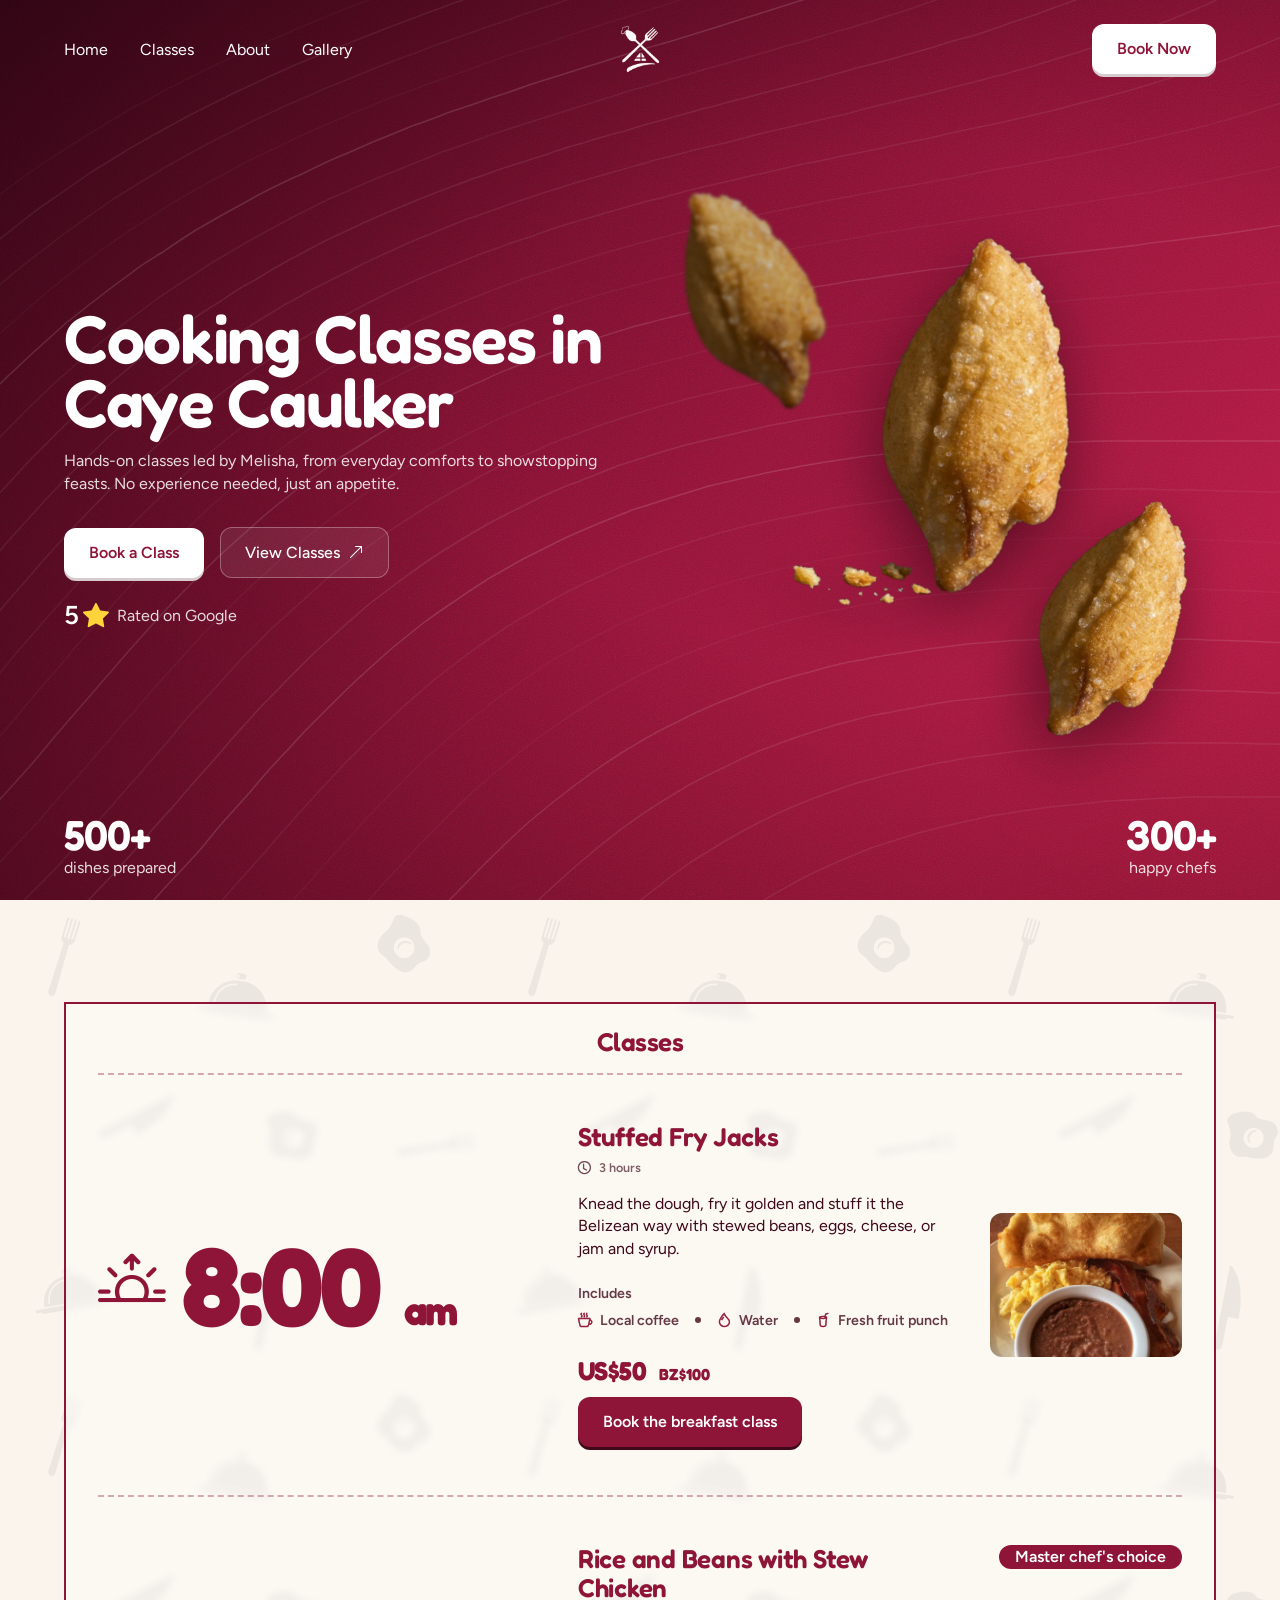
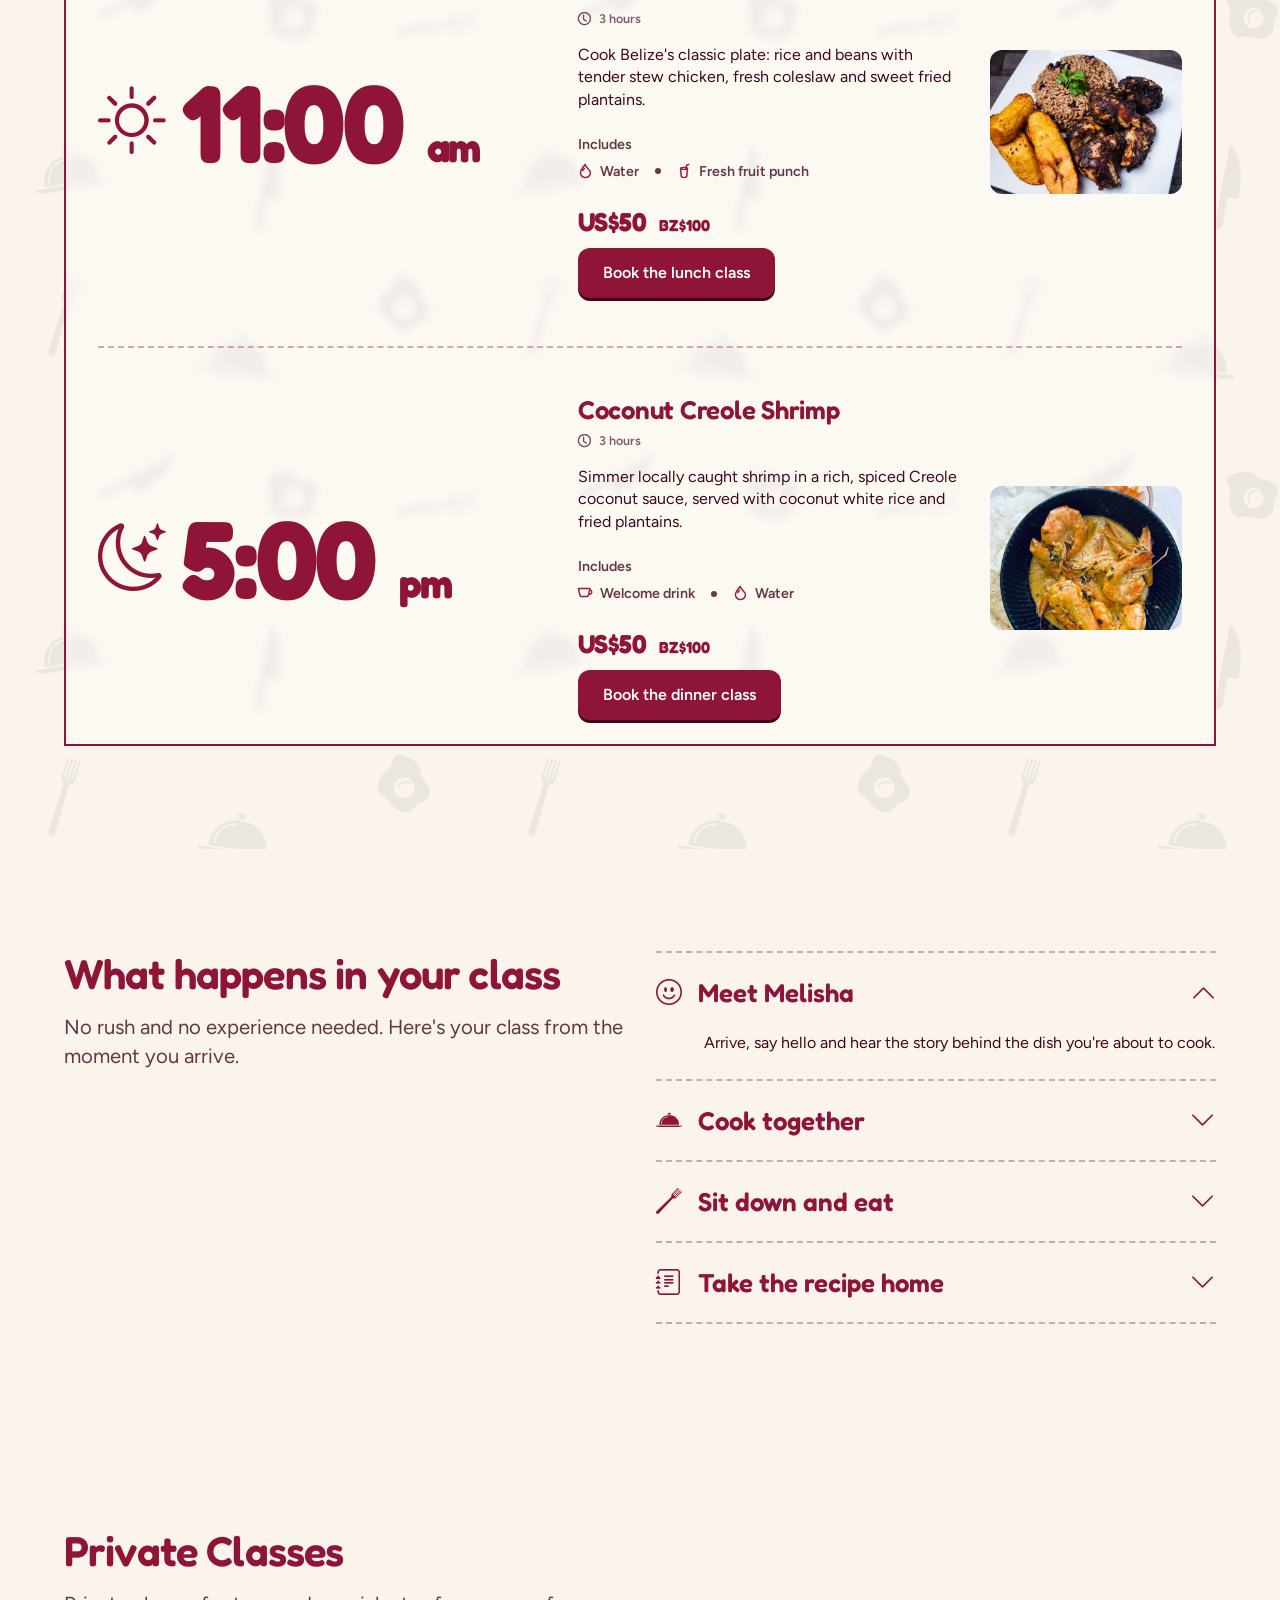
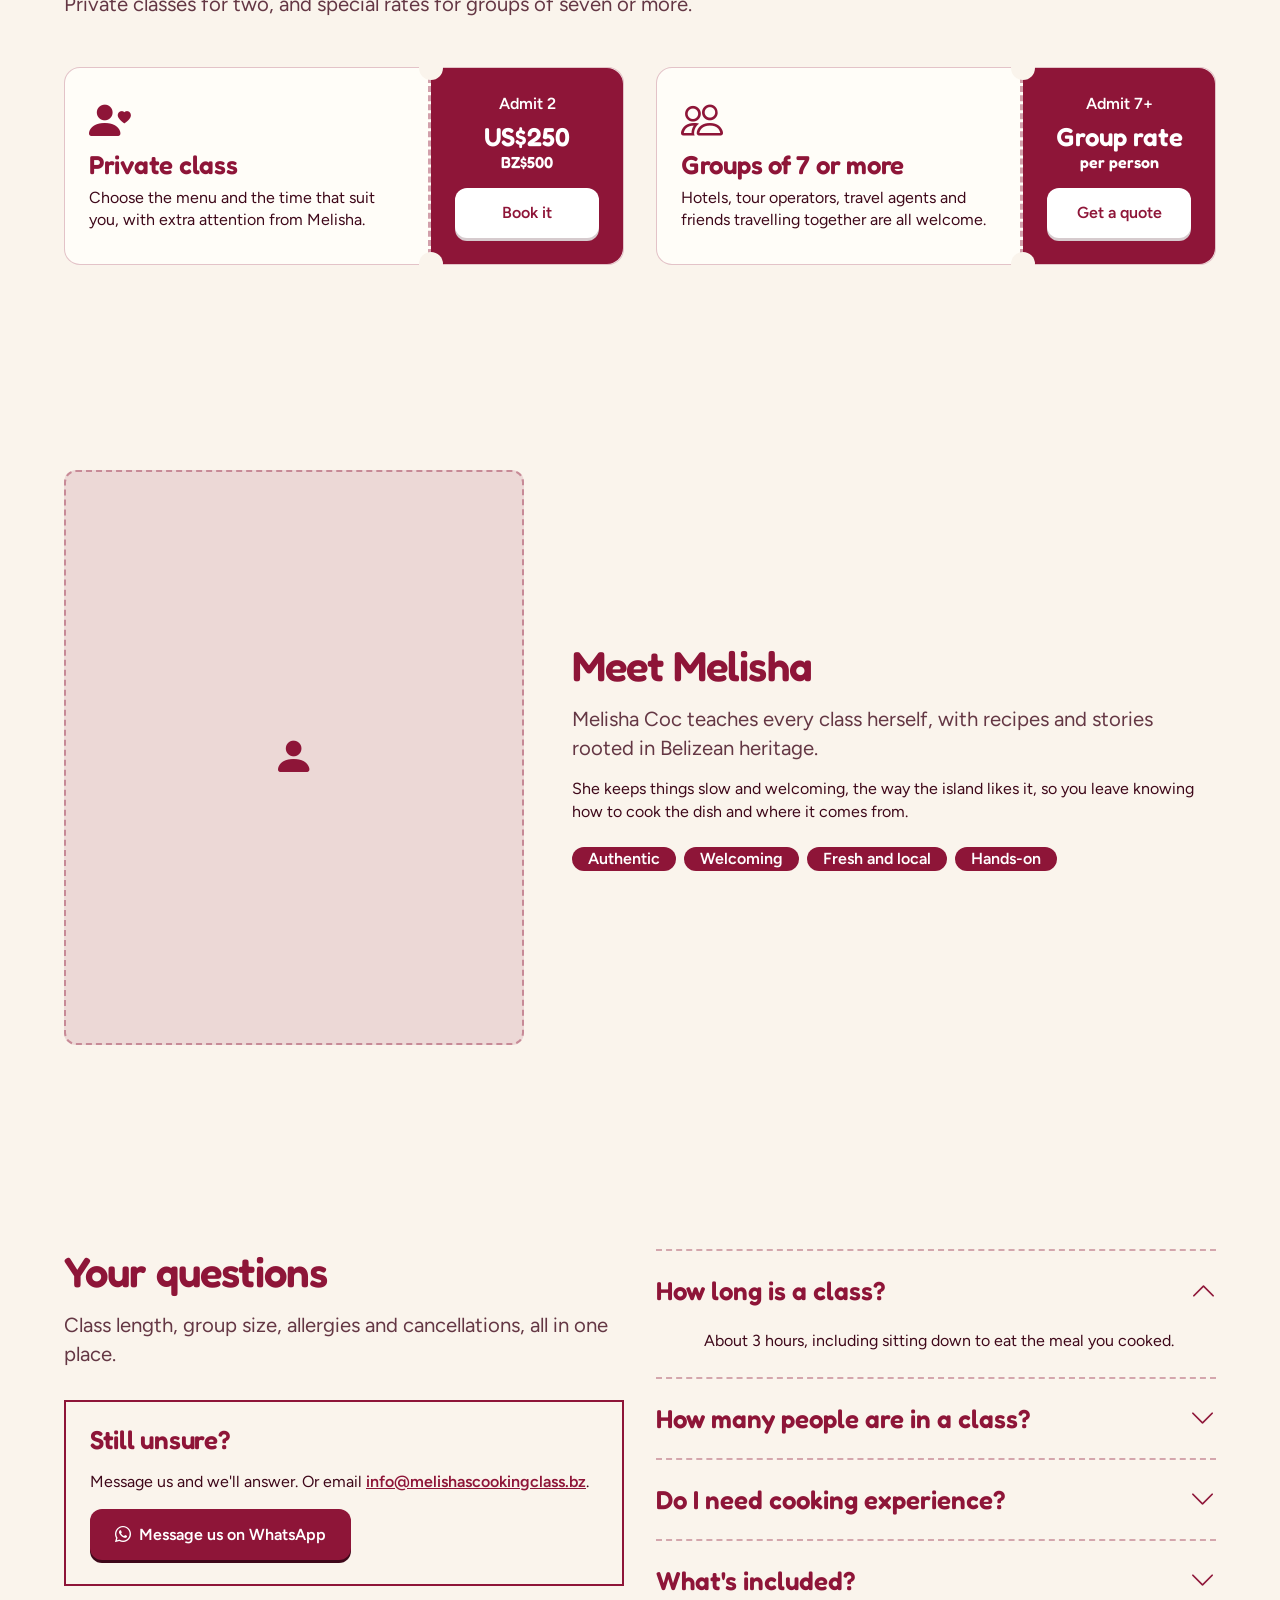
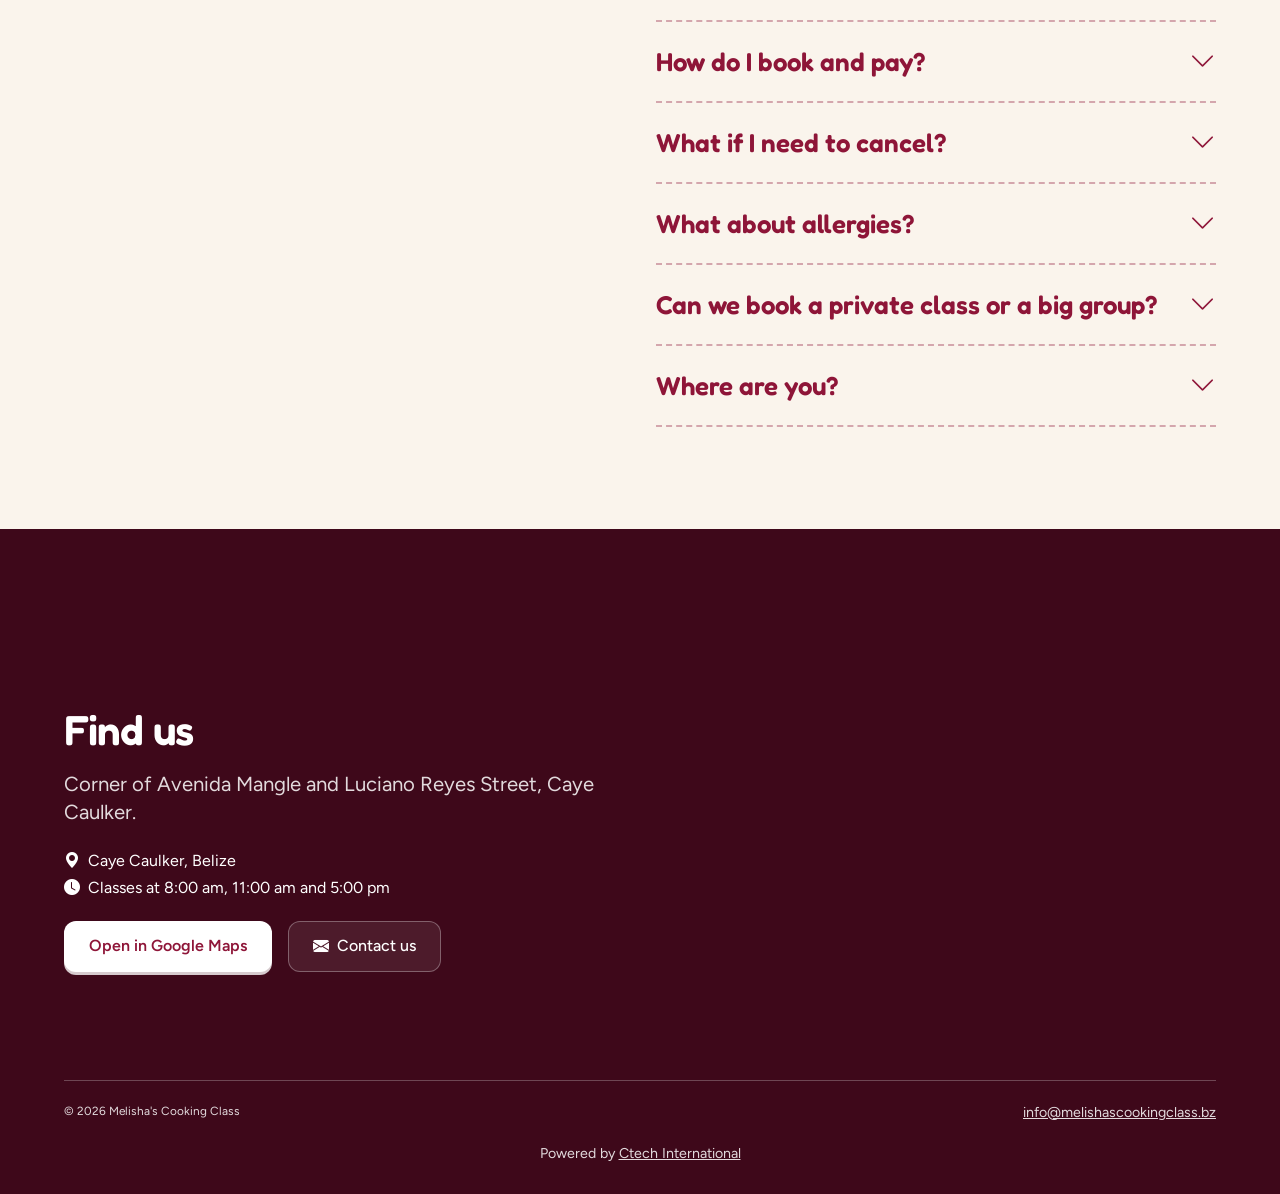
==== index.html @ 7a9f98de "Added homepage sections" ====
<!doctype html>
<html lang="en">
<head>
  <meta charset="utf-8">
  <meta name="viewport" content="width=device-width, initial-scale=1">
  <title>Melisha's Cooking Class</title>
  <meta name="description" content="Hands-on cooking classes with Melisha in Caye Caulker. No experience needed, just an appetite.">

  <link rel="preconnect" href="https://fonts.googleapis.com">
  <link rel="preconnect" href="https://fonts.gstatic.com" crossorigin>
  <link href="https://fonts.googleapis.com/css2?family=Figtree:wght@400;500;600&family=Fredoka:wght@600;700&display=swap" rel="stylesheet">
  <link rel="stylesheet" href="https://cdn.jsdelivr.net/npm/bootstrap-icons@1.11.3/font/bootstrap-icons.min.css">
  <link rel="stylesheet" href="css/styles.css">
  <script src="js/main.js" defer></script>
</head>
<body>
  <header class="site-header">
    <a class="logo" href="index.html">
      <img src="images/logo.webp" alt="Melisha's Cooking Class" width="505" height="600">
    </a>

    <button class="menu-toggle" type="button" popovertarget="menu" aria-label="Open menu">
      <svg viewBox="0 0 32 22" fill="none" stroke="currentColor" stroke-width="3" stroke-linecap="round" aria-hidden="true">
        <path d="M2 2h28M2 11h28M2 20h28"/>
      </svg>
    </button>

    <nav class="menu" id="menu" popover>
      <button class="menu__close" type="button" popovertarget="menu" popovertargetaction="hide" aria-label="Close menu">
        <i class="bi bi-x-lg" aria-hidden="true"></i>
      </button>

      <ul class="nav-links">
        <li><a href="index.html">Home</a></li>
        <li><a href="#classes">Classes</a></li>
        <li><a href="#about">About</a></li>
        <li><a href="#gallery">Gallery</a></li>
      </ul>

      <a class="btn btn--primary" href="#book">Book Now</a>
    </nav>
  </header>

  <main>
    <section class="hero">
      <div class="hero__content">
        <h1>Cooking Classes in <br>Caye Caulker</h1>

        <p class="hero__lead">
          Hands-on classes led by Melisha, from everyday comforts to showstopping feasts.
          No experience needed, just an appetite.
        </p>

        <div class="hero__actions">
          <a class="btn btn--primary" href="#book">Book a Class</a>
          <a class="btn btn--ghost" href="#classes">
            View Classes
            <i class="bi bi-arrow-up-right" aria-hidden="true"></i>
          </a>
        </div>

        <p class="rating">
          <strong class="rating__score">5</strong>
          <i class="bi bi-star-fill rating__star" aria-hidden="true"></i>
          Rated on Google
        </p>
      </div>

      <div class="hero__media">
        <img class="food food--back" src="images/fry-jack-plain.webp" alt="" width="469" height="847">
        <img class="food food--main" src="images/fry-jack.webp" alt="" width="622" height="906" fetchpriority="high">
        <img class="food food--front" src="images/fry-jack-plain.webp" alt="" width="469" height="847">
      </div>

      <p class="stat">
        <strong class="stat__number">500+</strong>
        dishes prepared
      </p>

      <p class="stat stat--end">
        <strong class="stat__number">300+</strong>
        happy chefs
      </p>
    </section>

    <section class="classes" id="classes">
      <div class="menu-card">
        <h2>Classes</h2>
        <article class="class">
          <p class="class__when">
            <i class="bi bi-sunrise class__icon" aria-hidden="true"></i>
            <time class="class__time" datetime="08:00">8:00 <span class="class__period">am</span></time>
          </p>
          <div class="class__text">
            <h3>Stuffed Fry Jacks</h3>
            <p class="class__details"><i class="bi bi-clock" aria-hidden="true"></i>3 hours</p>
            <p class="class__desc">Knead the dough, fry it golden and stuff it the Belizean way with stewed beans, eggs, cheese, or jam and syrup.</p>
            <p class="class__meta">Includes</p>
            <ul class="class__includes">
              <li><i class="bi bi-cup-hot" aria-hidden="true"></i>Local coffee</li>
              <li><i class="bi bi-droplet" aria-hidden="true"></i>Water</li>
              <li><i class="bi bi-cup-straw" aria-hidden="true"></i>Fresh fruit punch</li>
            </ul>
            <p class="class__price"><span class="price__usd">US$50</span> <span class="price__bzd">BZ$100</span></p>
            <a class="btn btn--wine" href="contact.html?class=breakfast">Book the breakfast class</a>
          </div>
          <img src="images/breakfast.webp" alt="Fry jack with scrambled eggs, bacon and beans" width="807" height="960" loading="lazy">
        </article>
        <article class="class">
          <p class="class__chip">Master chef's choice</p>
          <p class="class__when">
            <i class="bi bi-sun class__icon" aria-hidden="true"></i>
            <time class="class__time" datetime="11:00">11:00 <span class="class__period">am</span></time>
          </p>
          <div class="class__text">
            <h3>Rice and Beans with Stew Chicken</h3>
            <p class="class__details"><i class="bi bi-clock" aria-hidden="true"></i>3 hours</p>
            <p class="class__desc">Cook Belize's classic plate: rice and beans with tender stew chicken, fresh coleslaw and sweet fried plantains.</p>
            <p class="class__meta">Includes</p>
            <ul class="class__includes">
              <li><i class="bi bi-droplet" aria-hidden="true"></i>Water</li>
              <li><i class="bi bi-cup-straw" aria-hidden="true"></i>Fresh fruit punch</li>
            </ul>
            <p class="class__price"><span class="price__usd">US$50</span> <span class="price__bzd">BZ$100</span></p>
            <a class="btn btn--wine" href="contact.html?class=lunch">Book the lunch class</a>
          </div>
          <img src="images/lunch.webp" alt="Rice and beans with grilled chicken and fried plantains" width="1200" height="801" loading="lazy">
        </article>
        <article class="class">
          <p class="class__when">
            <i class="bi bi-moon-stars class__icon" aria-hidden="true"></i>
            <time class="class__time" datetime="17:00">5:00 <span class="class__period">pm</span></time>
          </p>
          <div class="class__text">
            <h3>Coconut Creole Shrimp</h3>
            <p class="class__details"><i class="bi bi-clock" aria-hidden="true"></i>3 hours</p>
            <p class="class__desc">Simmer locally caught shrimp in a rich, spiced Creole coconut sauce, served with coconut white rice and fried plantains.</p>
            <p class="class__meta">Includes</p>
            <ul class="class__includes">
              <li><i class="bi bi-cup" aria-hidden="true"></i>Welcome drink</li>
              <li><i class="bi bi-droplet" aria-hidden="true"></i>Water</li>
            </ul>
            <p class="class__price"><span class="price__usd">US$50</span> <span class="price__bzd">BZ$100</span></p>
            <a class="btn btn--wine" href="contact.html?class=dinner">Book the dinner class</a>
          </div>
          <img src="images/dinner.webp" alt="Shrimp in a creamy sauce served with rice" width="1200" height="1600" loading="lazy">
        </article>
      </div>
    </section>

    <section class="expect" id="expect">
      <div>
        <h2>What happens in your class</h2>
        <p class="section-lead">No rush and no experience needed. Here's your class from the moment you arrive.</p>
      </div>

      <div class="steps">
        <details name="step" open>
          <summary>
            <span><i class="bi bi-emoji-smile" aria-hidden="true"></i>Meet Melisha</span>
            <i class="bi bi-chevron-down steps__toggle" aria-hidden="true"></i>
          </summary>
          <p>Arrive, say hello and hear the story behind the dish you're about to cook.</p>
        </details>
        <details name="step">
          <summary>
            <span><svg class="steps__icon" aria-hidden="true"><use href="images/food-pattern.svg#plate"/></svg>Cook together</span>
            <i class="bi bi-chevron-down steps__toggle" aria-hidden="true"></i>
          </summary>
          <p>Get hands-on and cook the whole dish yourself, with Melisha right beside you.</p>
        </details>
        <details name="step">
          <summary>
            <span><svg class="steps__icon" aria-hidden="true"><use href="images/food-pattern.svg#fork"/></svg>Sit down and eat</span>
            <i class="bi bi-chevron-down steps__toggle" aria-hidden="true"></i>
          </summary>
          <p>Enjoy the meal you cooked together, with your drinks.</p>
        </details>
        <details name="step">
          <summary>
            <span><i class="bi bi-journal-text" aria-hidden="true"></i>Take the recipe home</span>
            <i class="bi bi-chevron-down steps__toggle" aria-hidden="true"></i>
          </summary>
          <p>Leave with a recipe card, so you can cook it again at home.</p>
        </details>
      </div>
    </section>

    <section class="private" id="private">
      <h2>Private Classes</h2>
      <p class="section-lead">Private classes for two, and special rates for groups of seven or more.</p>

      <div class="tickets">
        <article class="ticket">
          <div class="ticket__main">
            <i class="bi bi-person-heart ticket__icon" aria-hidden="true"></i>
            <h3>Private class</h3>
            <p>Choose the menu and the time that suit you, with extra attention from Melisha.</p>
          </div>
          <div class="ticket__stub">
            <p class="ticket__admit">Admit 2</p>
            <p class="ticket__price"><span class="price__usd">US$250</span><span class="price__bzd">BZ$500</span></p>
            <a class="btn btn--primary" href="contact.html?class=private">Book it</a>
          </div>
        </article>

        <article class="ticket">
          <div class="ticket__main">
            <i class="bi bi-people ticket__icon" aria-hidden="true"></i>
            <h3>Groups of 7 or more</h3>
            <p>Hotels, tour operators, travel agents and friends travelling together are all welcome.</p>
          </div>
          <div class="ticket__stub">
            <p class="ticket__admit">Admit 7+</p>
            <p class="ticket__price"><span class="price__usd">Group rate</span><span class="price__bzd">per person</span></p>
            <a class="btn btn--primary" href="contact.html?class=group">Get a quote</a>
          </div>
        </article>
      </div>
    </section>

    <section class="about" id="about">
      <div>
        <h2>Meet Melisha</h2>
        <p class="section-lead">Melisha Coc teaches every class herself, with recipes and stories rooted in Belizean heritage.</p>
        <p class="about__text">She keeps things slow and welcoming, the way the island likes it, so you leave knowing how to cook the dish and where it comes from.</p>
        <ul class="about__chips">
          <li>Authentic</li>
          <li>Welcoming</li>
          <li>Fresh and local</li>
          <li>Hands-on</li>
        </ul>
      </div>

      <div class="about__photo">
        <i class="bi bi-person-fill" aria-hidden="true"></i>
      </div>
    </section>

    <section class="faq" id="faq">
      <div>
        <h2>Your questions</h2>
        <p class="section-lead">Class length, group size, allergies and cancellations, all in one place.</p>

        <div class="faq__help">
          <h3>Still unsure?</h3>
          <p>Message us and we'll answer. Or email <a href="mailto:info@melishascookingclass.bz">info@melishascookingclass.bz</a>.</p>
          <a class="btn btn--wine" href="https://wa.me/5016094868">
            <i class="bi bi-whatsapp" aria-hidden="true"></i>
            Message us on WhatsApp
          </a>
        </div>
      </div>

      <div class="steps">
        <details name="faq" open>
          <summary>
            <span>How long is a class?</span>
            <i class="bi bi-chevron-down steps__toggle" aria-hidden="true"></i>
          </summary>
          <p>About 3 hours, including sitting down to eat the meal you cooked.</p>
        </details>
        <details name="faq">
          <summary>
            <span>How many people are in a class?</span>
            <i class="bi bi-chevron-down steps__toggle" aria-hidden="true"></i>
          </summary>
          <p>Classes are small groups, up to 14 guests.</p>
        </details>
        <details name="faq">
          <summary>
            <span>Do I need cooking experience?</span>
            <i class="bi bi-chevron-down steps__toggle" aria-hidden="true"></i>
          </summary>
          <p>No. Melisha teaches every step, so you can start from zero.</p>
        </details>
        <details name="faq">
          <summary>
            <span>What's included?</span>
            <i class="bi bi-chevron-down steps__toggle" aria-hidden="true"></i>
          </summary>
          <p>The full meal you cook, drinks as listed for your class, and a recipe card to take home.</p>
        </details>
        <details name="faq">
          <summary>
            <span>How do I book and pay?</span>
            <i class="bi bi-chevron-down steps__toggle" aria-hidden="true"></i>
          </summary>
          <p>Send a booking request. We'll confirm your date by email or WhatsApp and tell you how to pay.</p>
        </details>
        <details name="faq">
          <summary>
            <span>What if I need to cancel?</span>
            <i class="bi bi-chevron-down steps__toggle" aria-hidden="true"></i>
          </summary>
          <p>Cancel at least 48 hours before your class for a full refund.</p>
        </details>
        <details name="faq">
          <summary>
            <span>What about allergies?</span>
            <i class="bi bi-chevron-down steps__toggle" aria-hidden="true"></i>
          </summary>
          <p>Tell us when you book. Our classes use shrimp, chicken, wheat and dairy.</p>
        </details>
        <details name="faq">
          <summary>
            <span>Can we book a private class or a big group?</span>
            <i class="bi bi-chevron-down steps__toggle" aria-hidden="true"></i>
          </summary>
          <p>Yes. A private class for two, or a special rate for groups of seven or more.</p>
        </details>
        <details name="faq">
          <summary>
            <span>Where are you?</span>
            <i class="bi bi-chevron-down steps__toggle" aria-hidden="true"></i>
          </summary>
          <p>On the corner of Avenida Mangle and Luciano Reyes Street, Caye Caulker.</p>
        </details>
      </div>
    </section>

    <section class="find" id="find">
      <div>
        <h2>Find us</h2>
        <p class="find__lead">Corner of Avenida Mangle and Luciano Reyes Street, Caye Caulker.</p>
        <ul class="find__facts">
          <li><i class="bi bi-geo-alt-fill" aria-hidden="true"></i>Caye Caulker, Belize</li>
          <li><i class="bi bi-clock-fill" aria-hidden="true"></i>Classes at 8:00 am, 11:00 am and 5:00 pm</li>
        </ul>
        <div class="find__actions">
          <a class="btn btn--primary" href="https://www.google.com/maps/search/?api=1&amp;query=Avenida+Mangle+and+Luciano+Reyes+Street+Caye+Caulker+Belize">Open in Google Maps</a>
          <a class="btn btn--ghost" href="contact.html"><i class="bi bi-envelope-fill" aria-hidden="true"></i> Contact us</a>
        </div>
      </div>
      <iframe class="find__map" title="Map of Melisha's Cooking Class on Caye Caulker" loading="lazy" referrerpolicy="no-referrer-when-downgrade" src="https://www.google.com/maps?q=Avenida+Mangle+and+Luciano+Reyes+Street,+Caye+Caulker,+Belize&amp;output=embed"></iframe>
    </section>
  </main>

  <footer class="site-footer">
    <small>&copy; 2026 Melisha's Cooking Class</small>
    <a href="mailto:info@melishascookingclass.bz">info@melishascookingclass.bz</a>
    <p class="site-footer__credit">Powered by <a href="https://ctechintl.com">Ctech International</a></p>
  </footer>
</body>
</html>
---- css/styles.css ----
:root {
  --primary: rgb(142, 21, 56);
  --primary-deep: rgb(62, 8, 26);
  --text: #fff;
  --text-muted: rgb(255 255 255 / 0.85);
  --cream: #faf4ec;
  --primary-deep-muted: rgb(62 8 26 / 0.8);
  --radius: 0.75rem;
  --section-space: clamp(4rem, 8vw, 7rem);
  --line: rgb(142 21 56 / 0.35);
  --line-strong: rgb(142 21 56 / 0.4);

  /* golden-ratio type scale: 1rem x 1.618^n */
  --fs-0-half: 0.786rem; /* 1 / sqrt(1.618) */
  --fs-0-quarter: 0.887rem; /* 1.618 ^ -1/4 */
  --fs-0: 1rem;
  --fs-mid: 1.272rem; /* half step, sqrt(1.618) */
  --fs-1: 1.618rem;
  --fs-2: 2.618rem;
  --fs-3: 4.236rem;
  --fs-4: 6.854rem;
  --fs-4-half: 8.718rem; /* sqrt(1.618) above fs-4 */

  --space-1: 0.5rem;
  --space-2: 1rem;
  --space-3: 1.5rem;
  --space-4: 2rem;
  --space-5: 3rem;

  --font-heading: "Fredoka", system-ui, sans-serif;
  --font-body: "Figtree", system-ui, sans-serif;

  /* page margin; % resolves against the width of the element it is used on */
  --gutter: max(clamp(2rem, 5vw, 5rem), (100% - 1400px) / 2);
}

*,
*::before,
*::after {
  box-sizing: border-box;
}

body {
  margin: 0;
  font-family: var(--font-body);
  font-size: var(--fs-0);
  color: var(--text);
  background: var(--cream);
  -webkit-font-smoothing: antialiased;
}

:focus-visible {
  outline: 2px solid var(--text);
  outline-offset: 3px;
}

/* ---------- Buttons ---------- */

.btn {
  display: inline-flex;
  align-items: center;
  justify-content: center;
  gap: var(--space-1);
  padding: var(--space-2) var(--space-3);
  border: 1px solid transparent;
  border-radius: var(--radius);
  font: 500 var(--fs-0) / 1 var(--font-body);
  text-decoration: none;
  transition:
    background-color 0.2s,
    transform 0.15s,
    box-shadow 0.15s;
}

/* raised buttons: white on the wine hero, wine on the light sections */
.btn--primary,
.btn--wine {
  background: var(--btn-bg);
  font-weight: 600;
  box-shadow: 0 3px 0 var(--btn-shadow);
}

.btn--primary {
  --btn-bg: #fff;
  --btn-hover: #f3eced;
  --btn-shadow: #d6cbce;
  color: var(--primary);
}

.btn--wine {
  --btn-bg: var(--primary);
  --btn-hover: rgb(160 27 66);
  --btn-shadow: var(--primary-deep);
  color: var(--text);
}

.btn--ghost {
  background: rgb(255 255 255 / 0.08);
  border-color: rgb(255 255 255 / 0.3);
  color: var(--text);
}

/* ---------- Header and menu ---------- */

.site-header {
  position: absolute;
  z-index: 1;
  inset: 0 0 auto;
  display: flex;
  align-items: center;
  justify-content: space-between;
  padding: var(--space-3) var(--gutter);
}

.logo img {
  display: block;
  width: auto;
  height: var(--space-5);
}

.menu-toggle,
.menu__close {
  display: grid;
  place-items: center;
  width: var(--space-5);
  height: var(--space-5);
  padding: 0;
  border: 0;
  background: none;
  color: var(--text);
  font-size: var(--fs-1);
  cursor: pointer;
}

/* bottom drawer on small screens */
.menu {
  inset: auto 0 0;
  width: 100%;
  max-width: none;
  margin: 0;
  padding: var(--space-2) var(--space-4) var(--space-5);
  border: 0;
  border-radius: 1rem 1rem 0 0;
  background: var(--primary);
  color: var(--text);
  transform: translateY(100%);
  transition:
    transform 0.3s ease-out,
    overlay 0.3s allow-discrete,
    display 0.3s allow-discrete;
}

.menu:popover-open {
  display: flex;
  flex-direction: column;
  transform: none;
}

@starting-style {
  .menu:popover-open {
    transform: translateY(100%);
  }
}

.menu::backdrop {
  background: rgb(0 0 0 / 0.5);
}

.menu-toggle svg {
  width: var(--space-4);
  height: auto;
}

.menu__close {
  align-self: flex-end;
}

.nav-links {
  margin: 0;
  padding: 0;
  list-style: none;
}

.nav-links a {
  display: block;
  padding: var(--space-2) 0;
  color: var(--text);
  font-size: var(--fs-1);
  text-decoration: none;
}

.menu .btn {
  margin-top: var(--space-4);
}

/* ---------- Hover and press ---------- */

/* hover only where a pointer can hover, so touch screens don't get stuck states */
@media (hover: hover) {
  .btn--primary:hover,
  .btn--wine:hover {
    background: var(--btn-hover);
    transform: translateY(-1px);
    box-shadow: 0 4px 0 var(--btn-shadow);
  }

  .btn--ghost:hover {
    background: rgb(255 255 255 / 0.16);
  }

  .nav-links a:hover {
    text-decoration: underline;
    text-underline-offset: 0.4em;
  }
}

.btn--primary:active,
.btn--wine:active {
  transform: translateY(2px);
  box-shadow: 0 1px 0 var(--btn-shadow);
}

/* ---------- Hero ---------- */

.hero {
  position: relative;
  isolation: isolate;
  overflow: clip; /* rotated fry jacks bleed past the edges on purpose */
  min-height: 100svh;
  display: grid;
  grid-template-columns: 1fr 1fr;
  grid-template-rows: 1fr auto;
  align-items: center;
  column-gap: var(--space-4);
  /* top padding clears the absolutely positioned header */
  padding: 7.5rem var(--gutter) var(--space-3);
  background:
    url("../images/flow-lines.svg") center / cover,
    url("data:image/svg+xml,<svg xmlns='http://www.w3.org/2000/svg' width='260' height='260'><filter id='n'><feTurbulence type='fractalNoise' baseFrequency='0.85' numOctaves='3' stitchTiles='stitch'/><feColorMatrix type='saturate' values='0'/></filter><rect width='100%' height='100%' filter='url(%23n)' opacity='0.4'/></svg>") 0 0 / 260px 260px,
    radial-gradient(ellipse at 70% 45%, transparent 35%, rgb(20 0 8 / 0.45)),
    linear-gradient(135deg, var(--primary-deep) 0%, rgb(100 14 40) 28%, var(--primary) 55%, rgb(196 32 72) 100%);
  background-blend-mode: normal, overlay, normal, normal;
}

.hero__content {
  grid-column: 1 / -1;
  align-self: start;
  margin-top: var(--space-5);
}

h1 {
  margin: 0;
  font-family: var(--font-heading);
  font-size: var(--fs-2);
  font-weight: 600;
  line-height: 1.1;
  letter-spacing: -0.02em;
  text-wrap: balance;
}

/* the forced break only applies once the headline has room for it */
h1 br {
  display: none;
}

.hero__lead {
  max-width: 56ch;
  margin: var(--space-2) 0 0;
  line-height: 1.4;
  color: var(--text-muted);
}

.hero__actions {
  display: flex;
  flex-direction: column;
  gap: var(--space-2);
  margin-top: var(--space-4);
}

.rating {
  display: flex;
  align-items: center;
  margin: var(--space-2) 0 0;
  color: var(--text-muted);
}

.rating__score,
.rating__star {
  font-size: var(--fs-mid);
  line-height: 1;
}

.rating__score {
  margin-right: 0.25rem;
  font-weight: 600;
  color: var(--text);
}

.rating__star {
  margin-right: var(--space-1);
  color: #ffd43b;
}

/* ---------- Fry jacks ---------- */

/* on small screens the fry jacks sit behind the content and add no height */
.hero__media {
  position: absolute;
  z-index: -1;
  right: 0;
  bottom: 6rem;
  width: min(80%, 22rem);
  aspect-ratio: 1 / 1.1;
  opacity: 0.5;
  filter: brightness(0.6);
}

.food {
  position: absolute;
  height: auto;
  filter: drop-shadow(0 1.5rem 2rem rgb(20 0 8 / 0.5));
}

.food--back {
  top: 2%;
  left: 4%;
  width: 25%;
  rotate: -24deg;
  filter: brightness(0.8) blur(1.5px);
}

.food--main {
  top: 10%;
  left: 26%;
  width: 50%;
  rotate: 8deg;
}

.food--front {
  top: 53%;
  left: 68%;
  width: 27%;
  rotate: 26deg;
}

/* ---------- Stats ---------- */

.stat {
  margin: 0;
  line-height: 1;
  color: var(--text-muted);
}

.stat--end {
  justify-self: end;
  text-align: right;
}

.stat__number {
  display: block;
  margin-bottom: 0.25rem;
  font-family: var(--font-heading);
  font-size: var(--fs-2);
  font-weight: 600;
  line-height: 1;
  letter-spacing: -0.02em;
  color: var(--text);
}

/* ---------- Light sections ---------- */

.classes,
.expect,
.private,
.about,
.faq {
  padding: var(--section-space) var(--gutter);
  background: var(--cream);
  color: var(--primary-deep);
}

.classes :focus-visible,
.expect :focus-visible,
.private :focus-visible,
.about :focus-visible,
.faq :focus-visible {
  outline-color: var(--primary);
}

/* ---------- Classes ---------- */

.classes {
  background-image: url("../images/food-pattern.svg");
  background-size: 480px 480px;
}

h2 {
  margin: 0;
  font-family: var(--font-heading);
  font-size: var(--fs-2);
  font-weight: 600;
  color: var(--primary);
  line-height: 1.1;
  letter-spacing: -0.02em;
  text-wrap: balance;
}

.menu-card {
  padding: var(--space-3);
  border: 2px solid var(--primary);
  background: rgb(255 255 255 / 0.35);
  backdrop-filter: blur(3px);
  -webkit-backdrop-filter: blur(3px);
}

.menu-card h2 {
  margin-bottom: var(--space-2);
  font-size: var(--fs-1);
  text-align: center;
}

.class {
  position: relative;
  display: grid;
  gap: var(--space-2);
  padding-block: var(--space-4);
  border-top: 2px dashed var(--line);
}

.class__time {
  font-family: var(--font-heading);
  font-size: var(--fs-3);
  font-weight: 700;
  line-height: 1;
  letter-spacing: -0.02em;
  color: var(--primary);
}

/* one chip style for the whole site */
.class__chip,
.about__chips li {
  padding: 0.25rem var(--space-2);
  border-radius: 999px;
  background: var(--primary);
  color: var(--text);
  font-weight: 600;
  line-height: 1;
}

.class__chip {
  position: relative;
  z-index: 1;
  grid-area: 2 / 1;
  align-self: start;
  justify-self: end;
  margin: var(--space-1);
}

/* the card's own padding supplies the space below the last row */
.class:last-of-type {
  padding-bottom: 0;
}

.class__when {
  display: flex;
  align-items: center;
  gap: var(--space-2);
  margin: 0;
}

.class__icon {
  font-size: var(--fs-2);
  line-height: 1;
  color: var(--primary);
}

.class__period {
  font-size: var(--fs-1);
}

.class img {
  grid-area: 2 / 1;
  width: 100%;
  height: auto;
  aspect-ratio: 4 / 3;
  object-fit: cover;
  border-radius: var(--radius);
}

h3 {
  margin: 0;
  font-family: var(--font-heading);
  font-size: var(--fs-1);
  font-weight: 600;
  color: var(--primary);
  line-height: 1.1;
  letter-spacing: -0.01em;
}

/* on small screens the photo follows the time, then the text */
.class__text {
  order: 1;
}

.class__text p {
  margin: var(--space-1) 0 0;
  line-height: 1.4;
}

.class__text .class__price {
  margin-top: var(--space-3);
  font-family: var(--font-heading);
  font-weight: 700;
  color: var(--primary);
  white-space: nowrap;
}

.price__usd {
  font-size: var(--fs-1);
}

.price__bzd {
  margin-left: var(--space-1);
  font-size: var(--fs-0);
}

.class__details {
  display: flex;
  align-items: center;
  gap: var(--space-1);
  font-size: var(--fs-0-half);
  font-weight: 600;
  color: rgb(62 8 26 / 0.65);
}

/* icon fonts have one weight, so a thin outline makes the icons look bolder */
.class__details .bi,
.class__includes .bi {
  -webkit-text-stroke: 0.5px;
}

.class__text .class__desc {
  margin-top: var(--space-2);
}

.class__text .class__meta {
  margin-top: var(--space-3);
  font-size: var(--fs-0-quarter);
  font-weight: 600;
  color: var(--primary-deep-muted);
}

.class__includes {
  display: flex;
  flex-direction: column;
  gap: var(--space-1);
  margin: var(--space-1) 0 0;
  padding: 0;
  list-style: none;
  font-size: var(--fs-0-quarter);
  font-weight: 600;
  color: var(--primary-deep-muted);
}

.class__includes li {
  display: flex;
  align-items: center;
  gap: var(--space-1);
}

.class__includes .bi {
  color: var(--primary);
}

.class .btn {
  display: flex;
  margin-top: var(--space-1);
}

/* ---------- What to expect ---------- */

.expect,
.faq {
  display: grid;
  gap: var(--space-4);
}

.section-lead {
  max-width: 40rem;
  margin: var(--space-2) 0 0;
  font-size: var(--fs-mid);
  line-height: 1.4;
  color: var(--primary-deep-muted);
}

.steps details {
  border-top: 2px dashed var(--line);
}

.steps details:last-child {
  border-bottom: 2px dashed var(--line);
}

.steps summary {
  display: flex;
  align-items: center;
  justify-content: space-between;
  gap: var(--space-2);
  padding-block: var(--space-3);
  list-style: none;
  cursor: pointer;
  font-family: var(--font-heading);
  font-size: var(--fs-1);
  font-weight: 600;
  color: var(--primary);
}

.steps__icon {
  flex: none;
  width: 1em;
  height: 1em;
  fill: currentColor;
}

.steps summary::-webkit-details-marker {
  display: none;
}

.steps summary span {
  display: flex;
  align-items: center;
  gap: var(--space-2);
}

.steps details[open] .steps__toggle {
  rotate: 180deg;
}

.steps details p {
  margin: 0;
  padding: 0 0 var(--space-3) var(--space-5);
  line-height: 1.4;
}

/* smooth open and close; browsers without ::details-content just open instantly */
@media (prefers-reduced-motion: no-preference) {
  .steps {
    interpolate-size: allow-keywords;
  }

  .steps details::details-content {
    block-size: 0;
    overflow-y: clip;
    transition:
      block-size 0.35s ease,
      content-visibility 0.35s allow-discrete;
  }

  .steps details[open]::details-content {
    block-size: auto;
  }

  .steps__toggle {
    transition: rotate 0.35s ease;
  }
}

.faq__help {
  display: grid;
  gap: var(--space-2);
  margin-top: var(--space-4);
  padding: var(--space-3);
  border: 2px solid var(--primary);
}

.faq__help p {
  margin: 0;
  line-height: 1.4;
}

.faq__help a:not(.btn) {
  color: var(--primary);
  font-weight: 600;
}

/* ---------- Private classes and groups ---------- */

.tickets {
  display: grid;
  gap: var(--space-4);
  margin-top: var(--space-5);
}

.ticket {
  display: grid;
  border: 1px solid rgb(142 21 56 / 0.25);
  border-radius: 1rem;
  background: #fffdf8;
}

.ticket__main {
  display: grid;
  gap: var(--space-1);
  align-content: center;
  justify-items: start;
  padding: var(--space-3);
  border-bottom: 3px dashed var(--line-strong);
}

.ticket__main p {
  margin: 0;
  line-height: 1.4;
}

.ticket__icon {
  font-size: var(--fs-2);
  line-height: 1;
  color: var(--primary);
}

.ticket__stub {
  position: relative;
  display: grid;
  gap: var(--space-1);
  align-content: center;
  padding: var(--space-3);
  border-radius: 0 0 1rem 1rem;
  background: var(--primary);
  color: var(--text);
  text-align: center;
}

/* notches where the stub tears off: on the dashed line, either side on small screens */
.ticket__stub::before,
.ticket__stub::after {
  content: "";
  position: absolute;
  top: calc(-0.75rem - 1.5px);
  width: 1.5rem;
  height: 1.5rem;
  border-radius: 50%;
  background: var(--cream);
}

.ticket__stub::before {
  left: -0.75rem;
}

.ticket__stub::after {
  right: -0.75rem;
}

.ticket__stub p {
  margin: 0;
  font-weight: 600;
}

.ticket__price {
  display: grid;
  font-family: var(--font-heading);
}

.ticket__price .price__bzd {
  margin: 0;
}

.ticket .btn {
  margin-top: var(--space-1);
}

/* ---------- About ---------- */

.about {
  display: grid;
  gap: var(--space-5);
  align-items: center;
}

/* stand-in until there is a real photo of Melisha */
.about__photo {
  display: grid;
  place-content: center;
  justify-items: center;
  gap: var(--space-1);
  aspect-ratio: 1;
  border: 2px dashed var(--line-strong);
  border-radius: var(--radius);
  background: rgb(142 21 56 / 0.12);
  color: var(--primary);
  font-weight: 600;
  text-align: center;
}

.about__photo .bi {
  font-size: var(--fs-2);
  line-height: 1;
}

.about__text {
  margin: var(--space-2) 0 0;
  line-height: 1.4;
}

.about__chips {
  display: flex;
  flex-wrap: wrap;
  gap: var(--space-1);
  margin: var(--space-3) 0 0;
  padding: 0;
  list-style: none;
}

/* ---------- Find us and footer ---------- */

.find {
  display: grid;
  gap: var(--space-4);
  padding: var(--section-space) var(--gutter) var(--space-4);
  background: var(--primary-deep);
  color: var(--text);
}

.find h2 {
  color: var(--text);
}

.find__lead {
  margin: var(--space-2) 0 var(--space-3);
  font-size: var(--fs-mid);
  line-height: 1.4;
  color: var(--text-muted);
}

.find__facts {
  display: grid;
  gap: var(--space-1);
  margin: 0;
  padding: 0;
  list-style: none;
}

.find__facts li {
  display: flex;
  gap: var(--space-1);
  align-items: baseline;
}

.find__actions {
  display: grid;
  gap: var(--space-2);
  margin-top: var(--space-3);
}

.find__map {
  width: 100%;
  height: 22rem;
  border: 0;
  border-radius: var(--radius);
}

.site-footer {
  display: flex;
  flex-wrap: wrap;
  justify-content: space-between;
  gap: var(--space-1) var(--space-3);
  padding: var(--space-3) var(--gutter) var(--space-4);
  /* hairline that stops at the page gutters */
  background:
    linear-gradient(rgb(255 255 255 / 0.25) 0 0) top center / calc(100% - 2 * var(--gutter)) 1px no-repeat,
    var(--primary-deep);
  color: var(--text-muted);
  font-size: var(--fs-0-quarter);
}

.site-footer a {
  color: inherit;
}

.site-footer__credit {
  flex-basis: 100%;
  margin: var(--space-2) 0 0;
}

/* ---------- Desktop ---------- */

@media (min-width: 60rem) {
  /* header and menu */
  .site-header {
    display: grid;
    grid-template-columns: 1fr auto 1fr;
  }

  .logo {
    grid-column: 2;
    grid-row: 1;
  }

  .menu-toggle,
  .menu__close {
    display: none;
  }

  /* the nav's children sit directly in the header grid */
  .menu {
    display: contents;
  }

  .nav-links {
    grid-column: 1;
    grid-row: 1;
    display: flex;
    gap: var(--space-4);
  }

  .nav-links a {
    padding: 0;
    font-size: var(--fs-0);
  }

  .menu .btn {
    grid-column: 3;
    grid-row: 1;
    justify-self: end;
    margin-top: 0;
  }

  /* hero */
  .hero__content {
    grid-column: 1;
    align-self: center;
    margin-top: 0;
  }

  h1 {
    font-size: var(--fs-3);
    line-height: 0.95;
  }

  h1 br {
    display: revert;
  }

  .hero__actions {
    flex-direction: row;
    align-items: center;
  }

  .rating {
    margin-top: var(--space-3);
  }

  .rating__score,
  .rating__star {
    font-size: var(--fs-1);
  }

  .hero__media {
    position: relative;
    z-index: auto;
    inset: auto;
    grid-column: 2;
    justify-self: end;
    width: min(100%, 44rem, 62svh);
    opacity: 1;
    filter: none;
  }

  /* classes */
  .menu-card {
    padding-inline: var(--space-4);
  }

  .class {
    grid-template-columns: 20rem 1fr 12rem;
    align-items: center;
    gap: var(--space-4);
    padding-block: var(--space-5);
  }

  /* same offset as the row padding, so the chip lines up with the top of the title */
  .class__chip {
    position: absolute;
    grid-area: auto;
    top: var(--space-5);
    right: 0;
    margin: 0;
  }

  .class img {
    grid-area: auto;
  }

  .class__text {
    order: 0;
  }

  .class .btn {
    display: inline-flex;
  }

  .class__includes {
    flex-flow: row wrap;
    align-items: center;
    gap: var(--space-1) var(--space-2);
  }

  .class__includes li:not(:last-child)::after {
    content: "";
    width: 0.375rem;
    height: 0.375rem;
    margin-left: var(--space-1);
    border-radius: 50%;
    background: currentColor;
  }

  /* what to expect and FAQ */
  .expect,
  .faq {
    grid-template-columns: 1fr 1fr;
    align-items: start;
  }

  .faq__help {
    justify-items: start;
  }

  /* private classes */
  .tickets {
    grid-template-columns: 1fr 1fr;
  }

  .ticket {
    grid-template-columns: 1fr 12rem;
  }

  .ticket__main {
    padding: var(--space-4) var(--space-3);
    border-right: 3px dashed var(--line-strong);
    border-bottom: 0;
  }

  .ticket__stub {
    border-radius: 0 1rem 1rem 0;
  }

  /* the notches move to the stub's left edge, top and bottom */
  .ticket__stub::before,
  .ticket__stub::after {
    left: -0.75rem;
    right: auto;
  }

  .ticket__stub::before {
    top: -0.75rem;
  }

  .ticket__stub::after {
    top: auto;
    bottom: -0.75rem;
  }

  /* about: the text comes first in the HTML, the photo sits in the left column */
  .about {
    grid-template-columns: 5fr 7fr;
  }

  .about__photo {
    grid-column: 1;
    grid-row: 1;
    aspect-ratio: 4 / 5;
  }

  /* find us */
  .find {
    grid-template-columns: 1fr 1fr;
    align-items: center;
  }

  .find__actions {
    grid-auto-flow: column;
    justify-content: start;
  }

  .find__map {
    height: 26rem;
  }

  .site-footer__credit {
    text-align: center;
  }
}

@media (min-width: 80rem) {
  .class {
    grid-template-columns: 28rem 1fr 12rem;
  }

  .class__time {
    font-size: var(--fs-4);
  }

  .class__icon {
    font-size: var(--fs-3);
  }

  .class__period {
    font-size: var(--fs-2);
  }
}

@media (min-width: 90rem) {
  .class {
    grid-template-columns: 32rem 1fr 12rem;
  }

  .class__time {
    font-size: var(--fs-4-half);
  }
}
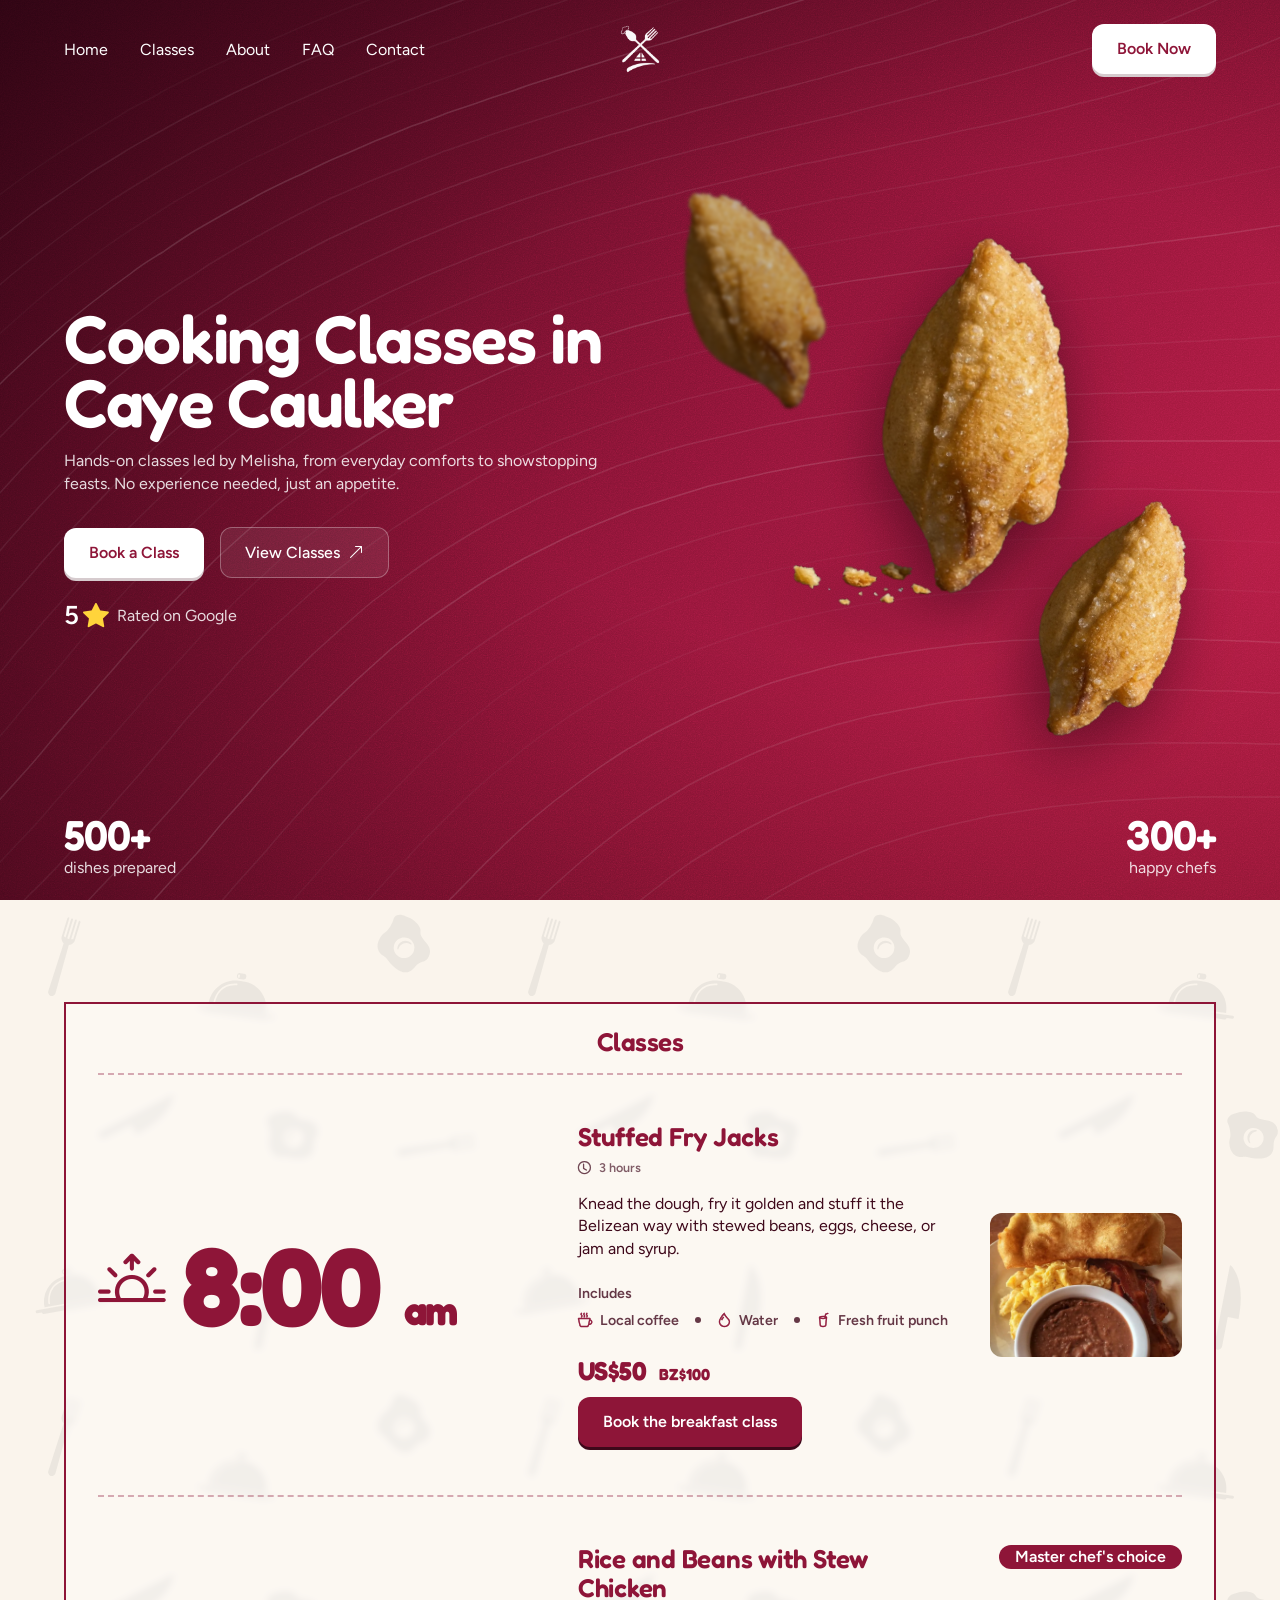
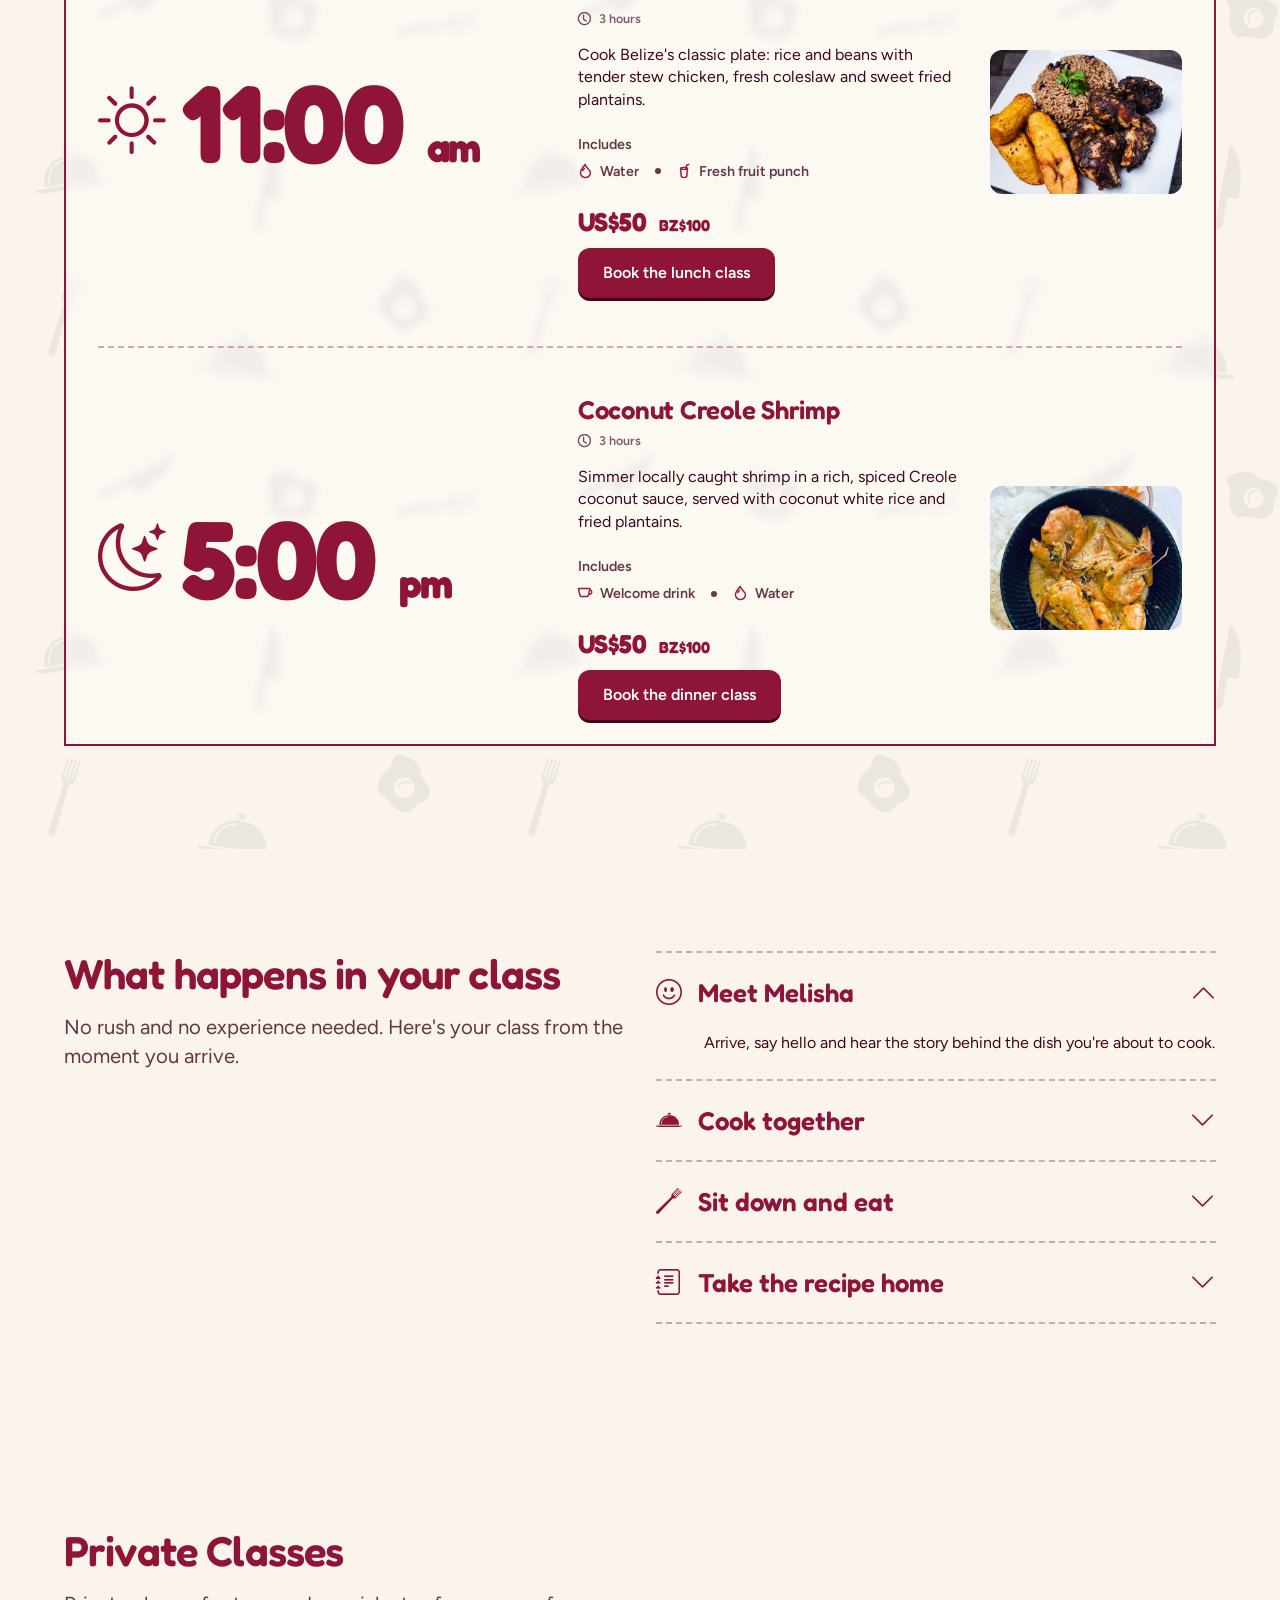
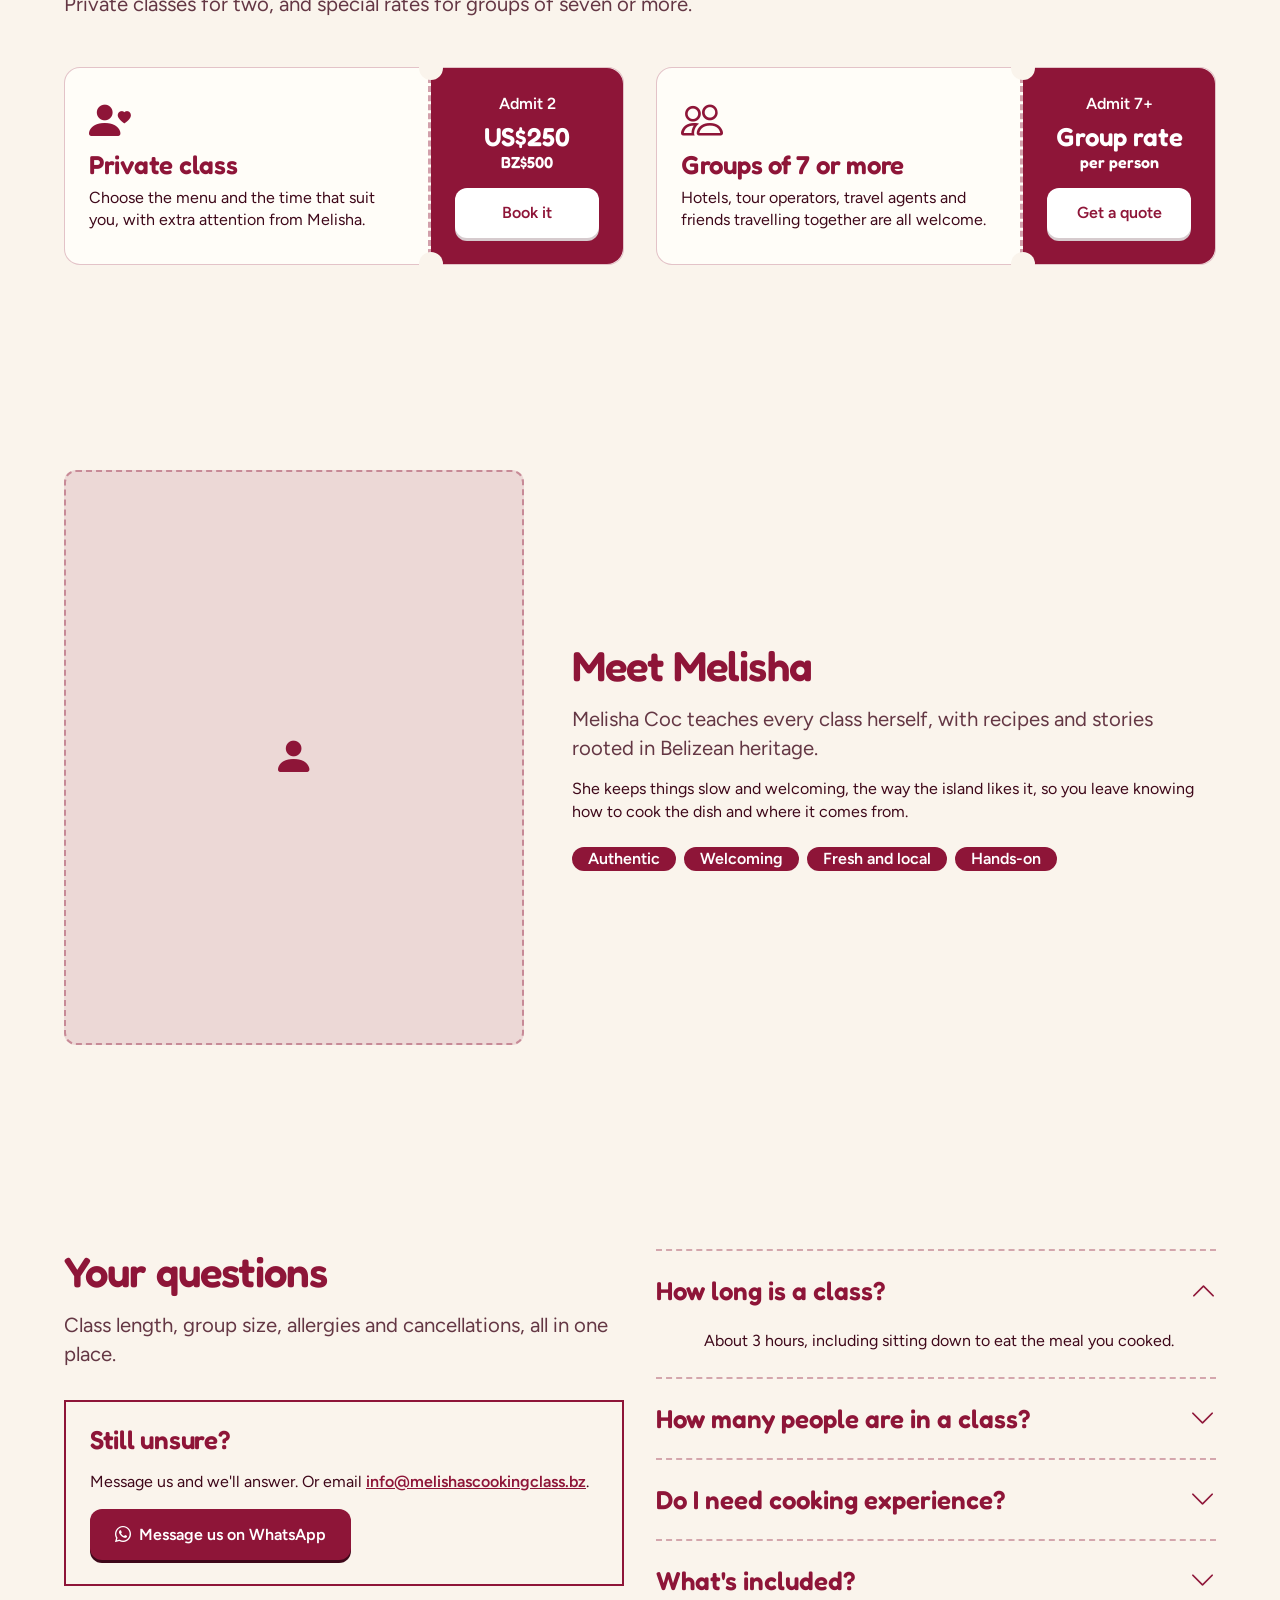
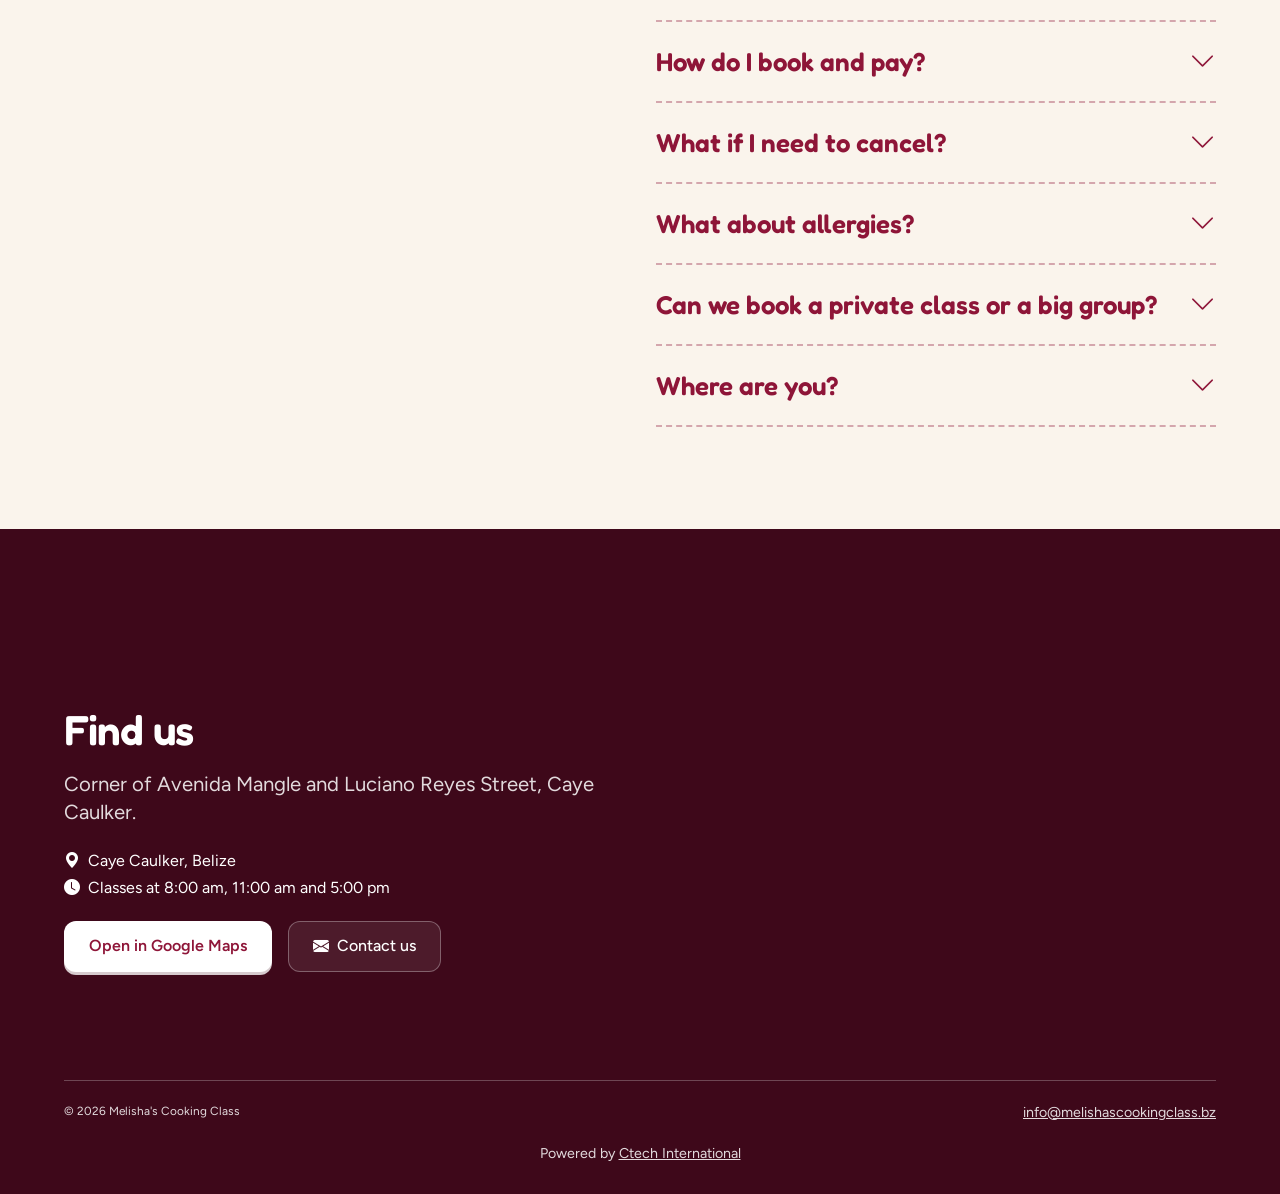
==== commit 522981df: "added contact page" ====
--- a/index.html
+++ b/index.html
@@ -16,7 +16,8 @@
 <body>
   <header class="site-header">
     <a class="logo" href="index.html">
-      <img src="images/logo.webp" alt="Melisha's Cooking Class" width="505" height="600">
+      <img class="logo__light" src="images/logo.webp" alt="Melisha's Cooking Class" width="505" height="600">
+      <img class="logo__dark" src="images/logo-red.webp" alt="Melisha's Cooking Class" width="505" height="600">
     </a>
 
     <button class="menu-toggle" type="button" popovertarget="menu" aria-label="Open menu">
@@ -31,18 +32,19 @@
       </button>
 
       <ul class="nav-links">
-        <li><a href="index.html">Home</a></li>
+        <li><a href="#home">Home</a></li>
         <li><a href="#classes">Classes</a></li>
         <li><a href="#about">About</a></li>
-        <li><a href="#gallery">Gallery</a></li>
+        <li><a href="#faq">FAQ</a></li>
+        <li><a href="contact.html">Contact</a></li>
       </ul>
 
-      <a class="btn btn--primary" href="#book">Book Now</a>
+      <a class="btn btn--primary" href="contact.html">Book Now</a>
     </nav>
   </header>
 
   <main>
-    <section class="hero">
+    <section class="hero" id="home">
       <div class="hero__content">
         <h1>Cooking Classes in <br>Caye Caulker</h1>
 
@@ -52,7 +54,7 @@
         </p>
 
         <div class="hero__actions">
-          <a class="btn btn--primary" href="#book">Book a Class</a>
+          <a class="btn btn--primary" href="contact.html">Book a Class</a>
           <a class="btn btn--ghost" href="#classes">
             View Classes
             <i class="bi bi-arrow-up-right" aria-hidden="true"></i>
--- a/css/styles.css
+++ b/css/styles.css
@@ -7,6 +7,7 @@
   --primary-deep-muted: rgb(62 8 26 / 0.8);
   --radius: 0.75rem;
   --section-space: clamp(4rem, 8vw, 7rem);
+  --header-height: 4.5rem; /* the header once it has shrunk on scroll */
   --line: rgb(142 21 56 / 0.35);
   --line-strong: rgb(142 21 56 / 0.4);
 
@@ -41,6 +42,9 @@
 }
 
 body {
+  display: flex;
+  flex-direction: column;
+  min-height: 100svh; /* with main growing, a short page still ends with the footer at the bottom */
   margin: 0;
   font-family: var(--font-body);
   font-size: var(--fs-0);
@@ -49,9 +53,48 @@
   -webkit-font-smoothing: antialiased;
 }
 
+main {
+  flex: 1;
+}
+
 :focus-visible {
   outline: 2px solid var(--text);
   outline-offset: 3px;
+}
+
+[hidden] {
+  display: none !important;
+}
+
+.visually-hidden {
+  position: absolute;
+  width: 1px;
+  height: 1px;
+  overflow: hidden;
+  clip-path: inset(50%);
+  white-space: nowrap;
+}
+
+/* anchored sections stop below the shrunken header */
+[id] {
+  scroll-margin-top: var(--header-height);
+}
+
+@media (prefers-reduced-motion: no-preference) {
+  html {
+    scroll-behavior: smooth;
+  }
+
+  .site-header {
+    transition:
+      padding 0.25s ease,
+      background-color 0.25s ease;
+  }
+
+  .logo img,
+  .menu-toggle {
+    transition: height 0.25s ease;
+  }
 }
 
 /* ---------- Buttons ---------- */
@@ -100,11 +143,19 @@
   color: var(--text);
 }
 
+/* for light sections; the inset shadow thickens the line without changing the box size */
+.btn--outline {
+  background: transparent;
+  border-color: var(--primary);
+  box-shadow: inset 0 0 0 1px var(--primary);
+  color: var(--primary);
+}
+
 /* ---------- Header and menu ---------- */
 
 .site-header {
-  position: absolute;
-  z-index: 1;
+  position: fixed;
+  z-index: 10;
   inset: 0 0 auto;
   display: flex;
   align-items: center;
@@ -171,6 +222,38 @@
   height: auto;
 }
 
+/* once the page has scrolled the header turns white with wine text and shrinks */
+.logo .logo__dark {
+  display: none;
+}
+
+.site-header.is-scrolled {
+  padding-block: var(--space-2);
+  background: #fff;
+}
+
+.site-header.is-scrolled .logo__light {
+  display: none;
+}
+
+.site-header.is-scrolled .logo__dark {
+  display: block;
+}
+
+.site-header.is-scrolled .logo img {
+  height: var(--space-4);
+}
+
+.site-header.is-scrolled .menu-toggle {
+  height: 2.5rem;
+  color: var(--primary);
+}
+
+.site-header.is-scrolled .logo:focus-visible,
+.site-header.is-scrolled .menu-toggle:focus-visible {
+  outline-color: var(--primary);
+}
+
 .menu__close {
   align-self: flex-end;
 }
@@ -208,6 +291,10 @@
     background: rgb(255 255 255 / 0.16);
   }
 
+  .btn--outline:hover {
+    background: rgb(142 21 56 / 0.08);
+  }
+
   .nav-links a:hover {
     text-decoration: underline;
     text-underline-offset: 0.4em;
@@ -221,6 +308,17 @@
 }
 
 /* ---------- Hero ---------- */
+
+/* wine background shared by the hero and the page headers */
+.hero,
+.page-head {
+  background:
+    url("../images/flow-lines.svg") center / cover,
+    url("data:image/svg+xml,<svg xmlns='http://www.w3.org/2000/svg' width='260' height='260'><filter id='n'><feTurbulence type='fractalNoise' baseFrequency='0.85' numOctaves='3' stitchTiles='stitch'/><feColorMatrix type='saturate' values='0'/></filter><rect width='100%' height='100%' filter='url(%23n)' opacity='0.4'/></svg>") 0 0 / 260px 260px,
+    radial-gradient(ellipse at 70% 45%, transparent 35%, rgb(20 0 8 / 0.45)),
+    linear-gradient(135deg, var(--primary-deep) 0%, rgb(100 14 40) 28%, var(--primary) 55%, rgb(196 32 72) 100%);
+  background-blend-mode: normal, overlay, normal, normal;
+}
 
 .hero {
   position: relative;
@@ -234,12 +332,6 @@
   column-gap: var(--space-4);
   /* top padding clears the absolutely positioned header */
   padding: 7.5rem var(--gutter) var(--space-3);
-  background:
-    url("../images/flow-lines.svg") center / cover,
-    url("data:image/svg+xml,<svg xmlns='http://www.w3.org/2000/svg' width='260' height='260'><filter id='n'><feTurbulence type='fractalNoise' baseFrequency='0.85' numOctaves='3' stitchTiles='stitch'/><feColorMatrix type='saturate' values='0'/></filter><rect width='100%' height='100%' filter='url(%23n)' opacity='0.4'/></svg>") 0 0 / 260px 260px,
-    radial-gradient(ellipse at 70% 45%, transparent 35%, rgb(20 0 8 / 0.45)),
-    linear-gradient(135deg, var(--primary-deep) 0%, rgb(100 14 40) 28%, var(--primary) 55%, rgb(196 32 72) 100%);
-  background-blend-mode: normal, overlay, normal, normal;
 }
 
 .hero__content {
@@ -263,7 +355,8 @@
   display: none;
 }
 
-.hero__lead {
+.hero__lead,
+.page-head__lead {
   max-width: 56ch;
   margin: var(--space-2) 0 0;
   line-height: 1.4;
@@ -373,7 +466,8 @@
 .expect,
 .private,
 .about,
-.faq {
+.faq,
+.booking-section {
   padding: var(--section-space) var(--gutter);
   background: var(--cream);
   color: var(--primary-deep);
@@ -383,7 +477,8 @@
 .expect :focus-visible,
 .private :focus-visible,
 .about :focus-visible,
-.faq :focus-visible {
+.faq :focus-visible,
+.booking-section :focus-visible {
   outline-color: var(--primary);
 }
 
@@ -881,9 +976,465 @@
   margin: var(--space-2) 0 0;
 }
 
+/* ---------- Page header (contact and thank-you pages) ---------- */
+
+/* top padding clears the absolutely positioned header */
+.page-head {
+  padding: 7.5rem var(--gutter) var(--space-5);
+}
+
+/* ---------- Booking form ---------- */
+
+.booking-section {
+  padding-top: var(--space-5);
+}
+
+.booking-layout {
+  display: grid;
+  gap: var(--space-5);
+  max-width: 72rem;
+}
+
+.booking {
+  display: grid;
+  gap: var(--space-4);
+  align-content: start;
+}
+
+/* ticket that fills in as the guest chooses */
+.summary {
+  align-self: start;
+  border: 1px solid rgb(142 21 56 / 0.25);
+  border-radius: 1rem;
+  background: #fffdf8;
+}
+
+.summary__main {
+  display: grid;
+  gap: 0.25rem;
+  padding: var(--space-3);
+  border-bottom: 3px dashed var(--line-strong);
+}
+
+.summary__label {
+  margin: var(--space-1) 0 0;
+  font-size: var(--fs-0-quarter);
+  font-weight: 600;
+  color: var(--primary-deep-muted);
+}
+
+.summary__label:first-child {
+  margin-top: 0;
+}
+
+.summary__value {
+  margin: 0;
+  font-family: var(--font-heading);
+  font-size: var(--fs-mid);
+  font-weight: 600;
+  line-height: 1.2;
+  color: var(--primary);
+  overflow-wrap: anywhere;
+}
+
+.summary__when {
+  display: flex;
+  flex-wrap: wrap;
+  gap: var(--space-1) var(--space-3);
+  margin: var(--space-1) 0 0;
+  font-weight: 600;
+  color: var(--primary-deep-muted);
+}
+
+.summary__item,
+.summary__price {
+  display: flex;
+  align-items: center;
+  gap: var(--space-1);
+}
+
+/* icon fonts have one weight, so a thin outline makes the icons look bolder */
+.summary__item .bi,
+.summary__price .bi {
+  color: var(--primary);
+  -webkit-text-stroke: 0.5px;
+}
+
+/* the BZ price sits smaller than the US price, as in the Classes menu */
+.summary__price .price__usd {
+  font-size: inherit;
+}
+
+.summary__price {
+  margin: var(--space-1) 0 var(--space-1);
+  font-family: var(--font-heading);
+  font-size: var(--fs-mid);
+  font-weight: 700;
+  color: var(--primary);
+}
+
+.summary__note {
+  margin: 0 0 var(--space-1);
+  font-size: var(--fs-0-quarter);
+  font-weight: 600;
+  color: var(--primary-deep-muted);
+}
+
+.summary__stub {
+  position: relative;
+  display: grid;
+  justify-items: center;
+  gap: 0.25rem;
+  padding: var(--space-3);
+  border-radius: 0 0 1rem 1rem;
+  background: var(--primary);
+  color: var(--text);
+  text-align: center;
+}
+
+.summary__stub svg {
+  width: 2.5rem;
+  height: 2.5rem;
+  fill: currentColor;
+}
+
+.summary__stub p {
+  margin: 0;
+  font-weight: 600;
+}
+
+.summary__admit {
+  font-family: var(--font-heading);
+  font-size: var(--fs-1);
+}
+
+/* notches where the stub tears off, either side of the dashed line */
+.summary__stub::before,
+.summary__stub::after {
+  content: "";
+  position: absolute;
+  top: calc(-0.75rem - 1.5px);
+  width: 1.5rem;
+  height: 1.5rem;
+  border-radius: 50%;
+  background: var(--cream);
+}
+
+.summary__stub::before {
+  left: -0.75rem;
+}
+
+.summary__stub::after {
+  right: -0.75rem;
+}
+
+.booking__note {
+  margin: 0;
+  line-height: 1.4;
+  font-size: var(--fs-0-quarter);
+  color: var(--primary-deep-muted);
+}
+
+.booking__error {
+  margin: 0;
+  padding: var(--space-2);
+  border: 2px solid var(--primary);
+  border-radius: var(--radius);
+  font-weight: 600;
+  line-height: 1.4;
+}
+
+.booking__error a {
+  color: var(--primary);
+}
+
+.booking__done {
+  display: grid;
+  gap: var(--space-3);
+  justify-items: start;
+  max-width: 40rem;
+}
+
+.booking__done p {
+  margin: 0;
+  font-size: var(--fs-mid);
+  line-height: 1.4;
+}
+
+/* progress */
+
+.progress {
+  display: flex;
+  align-items: center;
+  margin: 0;
+  padding: 0;
+  list-style: none;
+  counter-reset: step;
+  font-size: var(--fs-0-quarter);
+  font-weight: 600;
+  color: var(--primary-deep-muted);
+}
+
+.progress li {
+  display: flex;
+  align-items: center;
+  gap: var(--space-1);
+  counter-increment: step;
+}
+
+.progress li:not(:last-child) {
+  flex: 1;
+}
+
+.progress li::before {
+  content: counter(step);
+  display: grid;
+  flex: none;
+  place-items: center;
+  width: 2rem;
+  aspect-ratio: 1;
+  border: 2px solid var(--primary);
+  border-radius: 50%;
+  color: var(--primary);
+}
+
+/* the line between steps fills in once the step before it is done */
+.progress li:not(:last-child)::after {
+  content: "";
+  flex: 1;
+  height: 2px;
+  margin-inline: var(--space-1);
+  background:
+    linear-gradient(var(--primary) 0 0) left / 0 100% no-repeat,
+    var(--line);
+}
+
+.progress .is-done::after {
+  background-size: 100% 100%;
+}
+
+.progress .is-done::before,
+.progress [aria-current="step"]::before {
+  background: var(--primary);
+  color: var(--text);
+}
+
+.progress [aria-current="step"] {
+  color: var(--primary);
+}
+
+/* steps */
+
+.step {
+  min-width: 0;
+  margin: 0;
+  padding: 0;
+  border: 0;
+}
+
+.step__title {
+  margin-bottom: var(--space-3);
+  padding: 0;
+  font-family: var(--font-heading);
+  font-size: var(--fs-1);
+  font-weight: 600;
+  line-height: 1.1;
+  color: var(--primary);
+}
+
+.step__fields {
+  display: grid;
+  gap: var(--space-3);
+}
+
+.field {
+  display: grid;
+  gap: var(--space-1);
+}
+
+.field label {
+  font-weight: 600;
+}
+
+.booking input:not([type="radio"]),
+.booking select,
+.booking textarea {
+  width: 100%;
+  padding: var(--space-2);
+  border: 2px solid var(--primary);
+  border-radius: var(--radius);
+  background: #fff;
+  color: var(--primary-deep);
+  font: inherit;
+}
+
+.field__hint {
+  margin: 0;
+  font-size: var(--fs-0-quarter);
+  color: var(--primary-deep-muted);
+}
+
+.booking textarea {
+  min-height: 7rem;
+  resize: vertical;
+}
+
+/* country code sits beside the number, text only */
+.phone {
+  display: flex;
+  gap: var(--space-1);
+}
+
+.booking .phone select {
+  flex: none;
+  width: 8.5rem;
+  padding-inline: var(--space-1);
+}
+
+/* class cards */
+
+.picks {
+  display: grid;
+  gap: var(--space-2);
+}
+
+.pick {
+  position: relative;
+  display: grid;
+  grid-template-columns: auto 1fr;
+  column-gap: var(--space-3);
+  align-items: center;
+  padding: var(--space-2) var(--space-3);
+  border: 2px solid var(--primary);
+  border-radius: 1rem;
+  background: #fffdf8;
+  cursor: pointer;
+  transition:
+    background-color 0.2s,
+    color 0.2s;
+}
+
+/* the radio covers the whole card, so the card is the click target */
+.pick input {
+  position: absolute;
+  inset: 0;
+  width: 100%;
+  height: 100%;
+  margin: 0;
+  opacity: 0;
+  cursor: pointer;
+}
+
+.pick:has(input:checked) {
+  background: var(--primary);
+  color: var(--text);
+}
+
+.pick:has(input:focus-visible) {
+  outline: 2px solid var(--primary);
+  outline-offset: 3px;
+}
+
+.pick__time {
+  grid-row: span 2;
+  font-family: var(--font-heading);
+  font-size: var(--fs-2);
+  font-weight: 700;
+  line-height: 1;
+  color: var(--primary);
+}
+
+.pick__period {
+  font-size: var(--fs-1);
+}
+
+.pick__name {
+  font-family: var(--font-heading);
+  font-size: var(--fs-mid);
+  font-weight: 600;
+  line-height: 1.1;
+}
+
+.pick__price {
+  font-size: var(--fs-0-quarter);
+  font-weight: 600;
+  opacity: 0.8;
+}
+
+.pick:has(input:checked) .pick__time,
+.pick:has(input:checked) .pick__name {
+  color: var(--text);
+}
+
+.pick--small {
+  grid-template-columns: 1fr;
+}
+
+.pick--small .pick__name {
+  color: var(--primary);
+}
+
+/* buttons: the main action first on small screens */
+
+.booking__nav {
+  display: flex;
+  flex-direction: column;
+  gap: var(--space-2);
+}
+
+.booking__nav .btn--wine {
+  order: -1;
+  cursor: pointer;
+}
+
+.booking__nav .btn {
+  cursor: pointer;
+}
+
+/* motion */
+
+@media (prefers-reduced-motion: no-preference) {
+  .progress li::before {
+    transition:
+      background-color 0.3s,
+      color 0.3s;
+  }
+
+  .progress li:not(:last-child)::after {
+    transition: background-size 0.4s ease;
+  }
+
+  /* data-direction is only set once someone moves between steps */
+  .booking[data-direction] .step:not([hidden]) {
+    animation: step-in 0.35s ease-out;
+  }
+
+  .booking[data-direction="back"] .step:not([hidden]) {
+    animation-name: step-in-back;
+  }
+
+  @keyframes step-in {
+    from {
+      opacity: 0;
+      transform: translateX(2rem);
+    }
+  }
+
+  @keyframes step-in-back {
+    from {
+      opacity: 0;
+      transform: translateX(-2rem);
+    }
+  }
+}
+
 /* ---------- Desktop ---------- */
 
 @media (min-width: 60rem) {
+  :root {
+    --header-height: 5.25rem;
+  }
+
   /* header and menu */
   .site-header {
     display: grid;
@@ -922,6 +1473,23 @@
     grid-row: 1;
     justify-self: end;
     margin-top: 0;
+  }
+
+  /* on desktop the nav sits right in the header, so it follows the white background */
+  .site-header.is-scrolled .nav-links a {
+    color: var(--primary);
+  }
+
+  .site-header.is-scrolled .menu .btn {
+    --btn-bg: var(--primary);
+    --btn-hover: rgb(160 27 66);
+    --btn-shadow: var(--primary-deep);
+    color: var(--text);
+  }
+
+  .site-header.is-scrolled .nav-links a:focus-visible,
+  .site-header.is-scrolled .menu .btn:focus-visible {
+    outline-color: var(--primary);
   }
 
   /* hero */
@@ -1070,6 +1638,56 @@
     aspect-ratio: 4 / 5;
   }
 
+  /* booking form */
+  .booking-layout {
+    grid-template-columns: 2fr 1fr;
+  }
+
+  .summary {
+    position: sticky;
+    top: calc(var(--header-height) + var(--space-3));
+  }
+
+  .step__fields {
+    grid-template-columns: 1fr 1fr;
+  }
+
+  .step__fields .field--wide {
+    grid-column: 1 / -1;
+  }
+
+  .picks {
+    grid-template-columns: repeat(6, 1fr);
+  }
+
+  .pick {
+    grid-column: span 2;
+    grid-template-columns: 1fr;
+    row-gap: var(--space-1);
+    padding: var(--space-3);
+  }
+
+  .pick--small {
+    grid-column: span 3;
+  }
+
+  .pick__time {
+    grid-row: auto;
+  }
+
+  .booking__nav {
+    flex-direction: row;
+    justify-content: flex-end;
+  }
+
+  .booking__nav .btn--wine {
+    order: 0;
+  }
+
+  .booking__nav [data-back] {
+    margin-right: auto;
+  }
+
   /* find us */
   .find {
     grid-template-columns: 1fr 1fr;
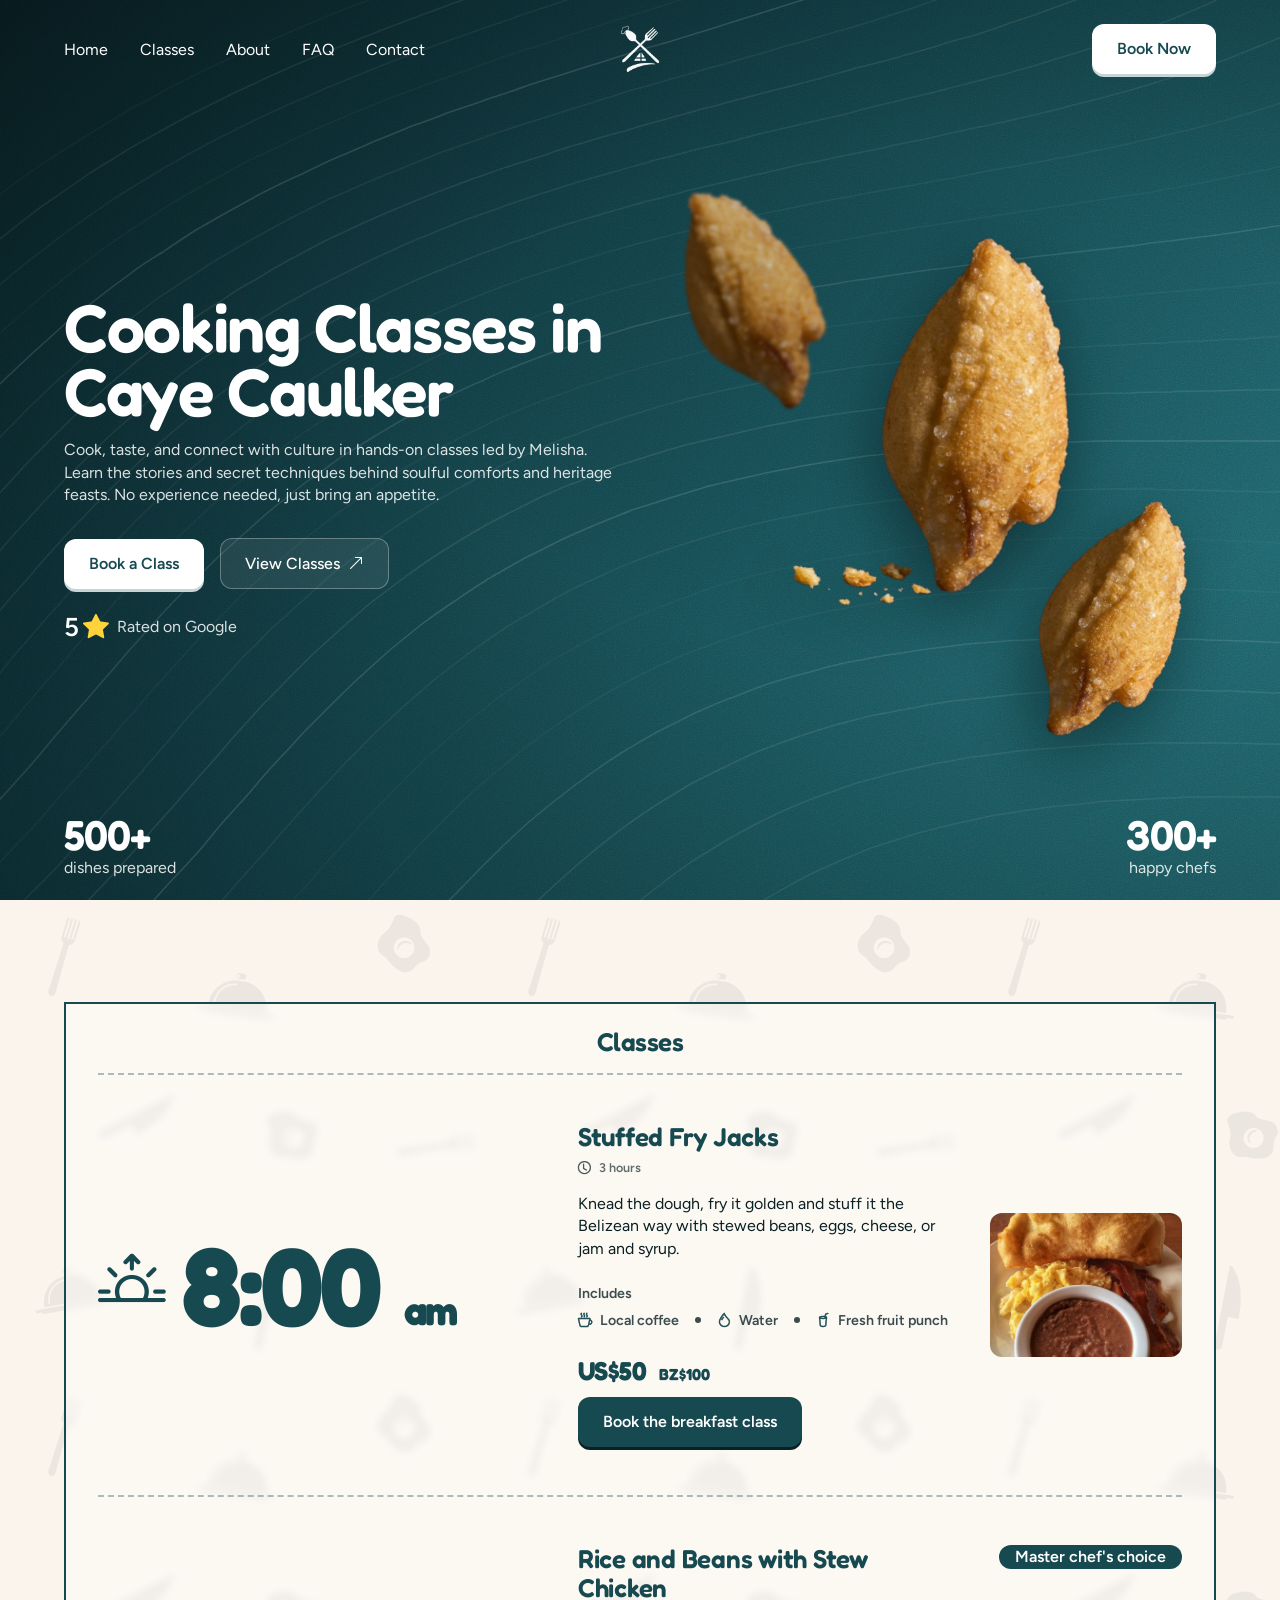
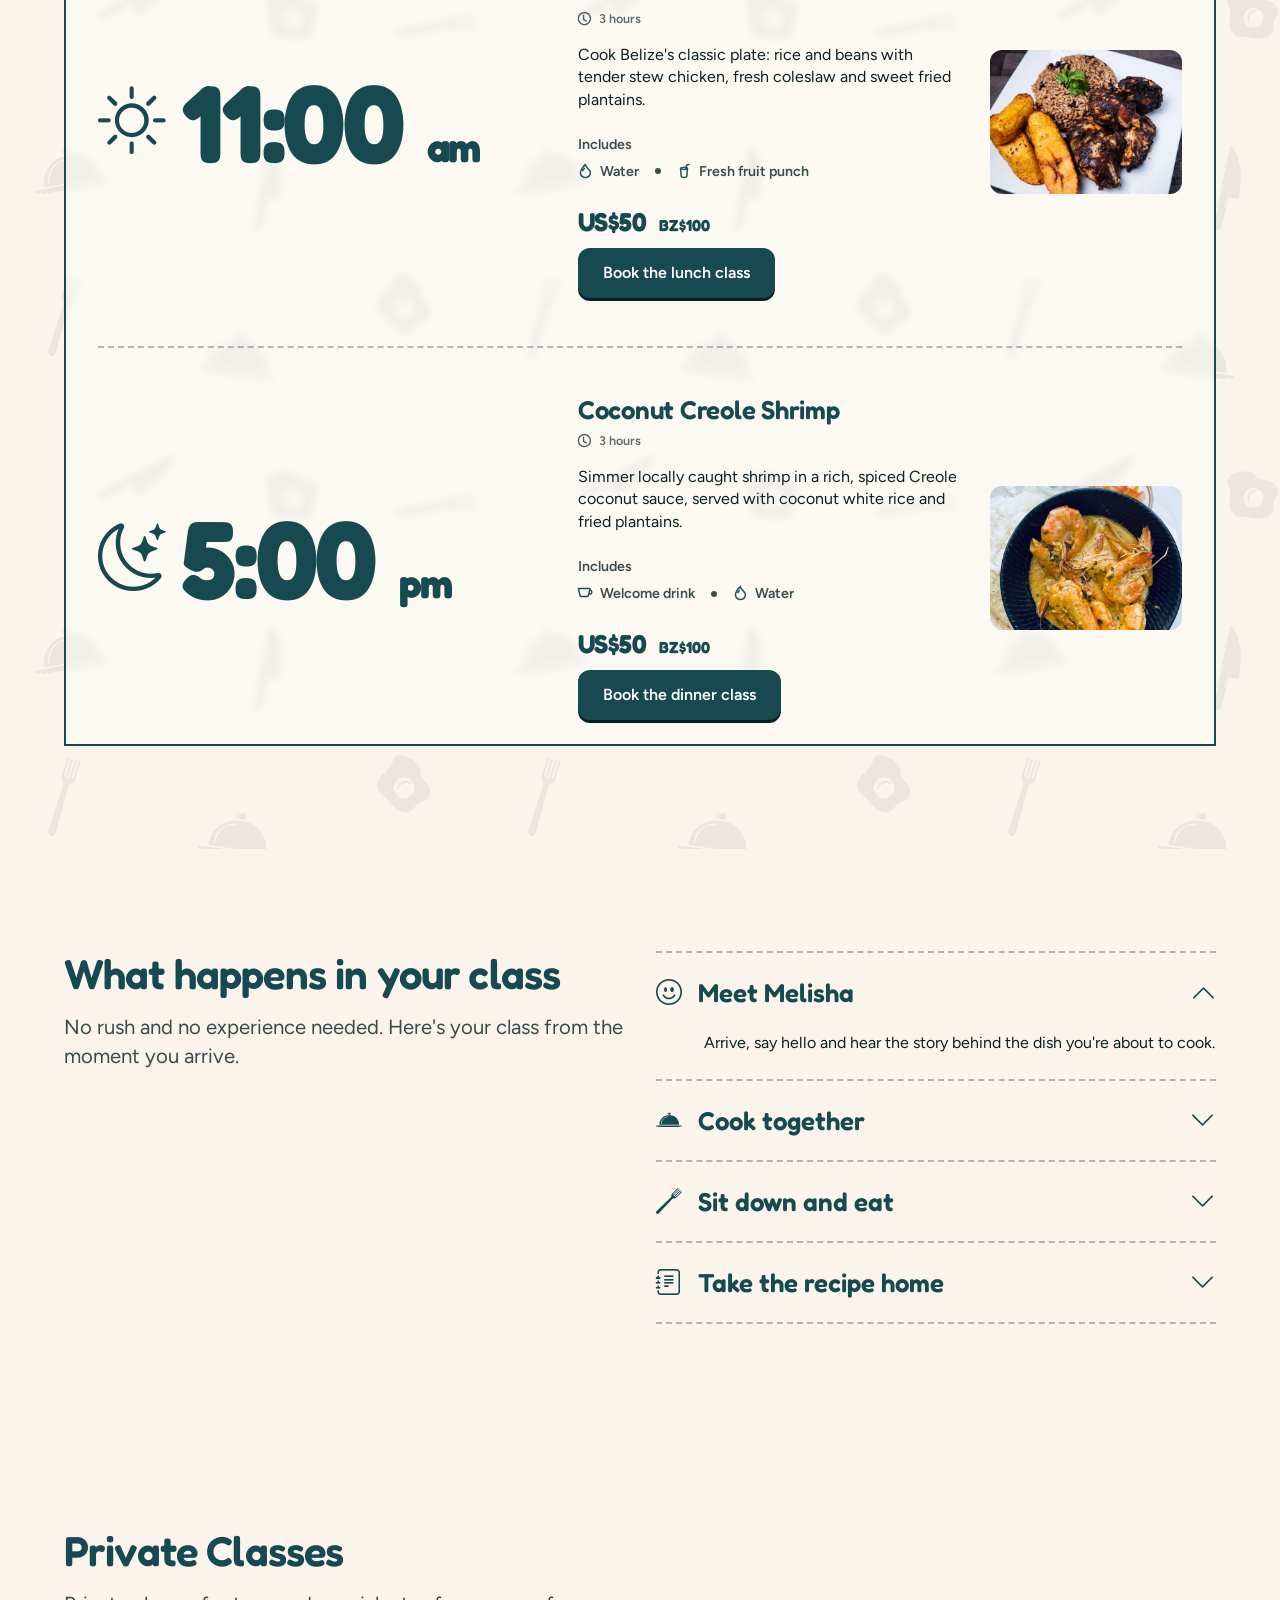
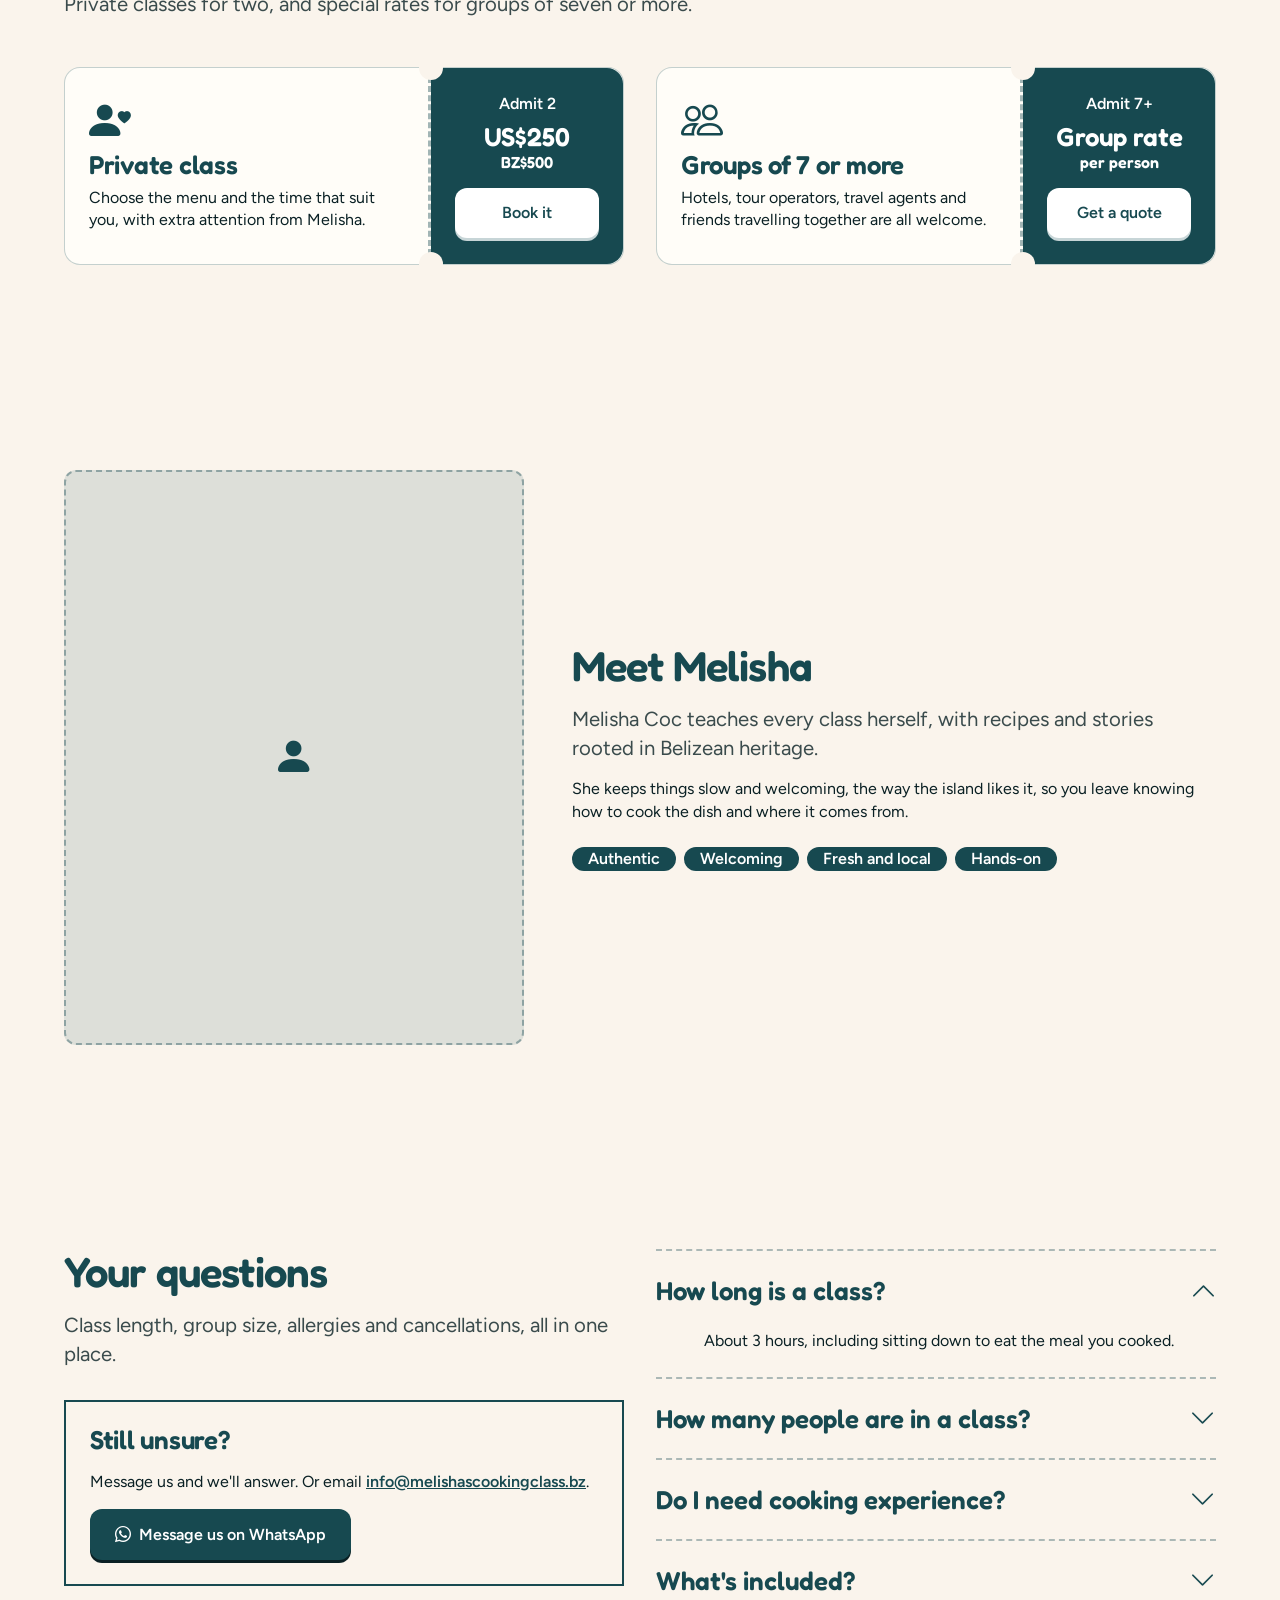
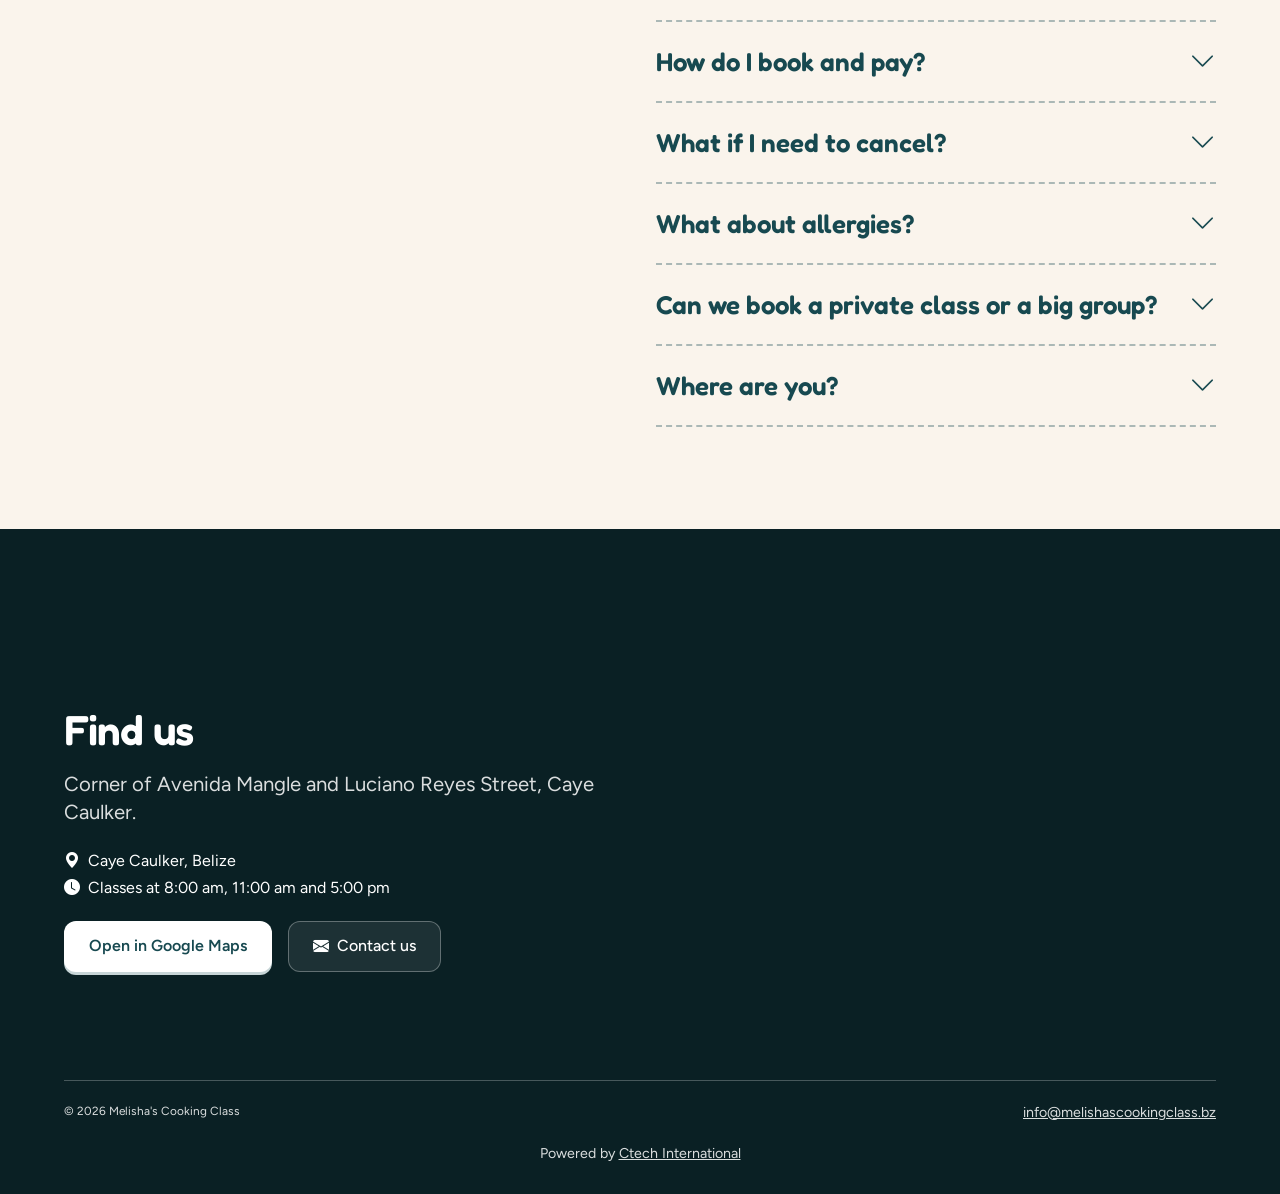
==== commit 7ffc23ee: "changed hero p text and primary color" ====
--- a/index.html
+++ b/index.html
@@ -17,7 +17,7 @@
   <header class="site-header">
     <a class="logo" href="index.html">
       <img class="logo__light" src="images/logo.webp" alt="Melisha's Cooking Class" width="505" height="600">
-      <img class="logo__dark" src="images/logo-red.webp" alt="Melisha's Cooking Class" width="505" height="600">
+      <img class="logo__dark" src="images/logo-dark.webp" alt="Melisha's Cooking Class" width="505" height="600">
     </a>
 
     <button class="menu-toggle" type="button" popovertarget="menu" aria-label="Open menu">
@@ -49,8 +49,9 @@
         <h1>Cooking Classes in <br>Caye Caulker</h1>
 
         <p class="hero__lead">
-          Hands-on classes led by Melisha, from everyday comforts to showstopping feasts.
-          No experience needed, just an appetite.
+          Cook, taste, and connect with culture in hands-on classes led by Melisha. Learn the stories and
+          secret techniques behind soulful comforts and heritage feasts. No experience needed, just bring an
+          appetite.
         </p>
 
         <div class="hero__actions">
@@ -104,7 +105,7 @@
               <li><i class="bi bi-cup-straw" aria-hidden="true"></i>Fresh fruit punch</li>
             </ul>
             <p class="class__price"><span class="price__usd">US$50</span> <span class="price__bzd">BZ$100</span></p>
-            <a class="btn btn--wine" href="contact.html?class=breakfast">Book the breakfast class</a>
+            <a class="btn btn--brand" href="contact.html?class=breakfast">Book the breakfast class</a>
           </div>
           <img src="images/breakfast.webp" alt="Fry jack with scrambled eggs, bacon and beans" width="807" height="960" loading="lazy">
         </article>
@@ -124,7 +125,7 @@
               <li><i class="bi bi-cup-straw" aria-hidden="true"></i>Fresh fruit punch</li>
             </ul>
             <p class="class__price"><span class="price__usd">US$50</span> <span class="price__bzd">BZ$100</span></p>
-            <a class="btn btn--wine" href="contact.html?class=lunch">Book the lunch class</a>
+            <a class="btn btn--brand" href="contact.html?class=lunch">Book the lunch class</a>
           </div>
           <img src="images/lunch.webp" alt="Rice and beans with grilled chicken and fried plantains" width="1200" height="801" loading="lazy">
         </article>
@@ -143,7 +144,7 @@
               <li><i class="bi bi-droplet" aria-hidden="true"></i>Water</li>
             </ul>
             <p class="class__price"><span class="price__usd">US$50</span> <span class="price__bzd">BZ$100</span></p>
-            <a class="btn btn--wine" href="contact.html?class=dinner">Book the dinner class</a>
+            <a class="btn btn--brand" href="contact.html?class=dinner">Book the dinner class</a>
           </div>
           <img src="images/dinner.webp" alt="Shrimp in a creamy sauce served with rice" width="1200" height="1600" loading="lazy">
         </article>
@@ -247,7 +248,7 @@
         <div class="faq__help">
           <h3>Still unsure?</h3>
           <p>Message us and we'll answer. Or email <a href="mailto:info@melishascookingclass.bz">info@melishascookingclass.bz</a>.</p>
-          <a class="btn btn--wine" href="https://wa.me/5016094868">
+          <a class="btn btn--brand" href="https://wa.me/5016094868">
             <i class="bi bi-whatsapp" aria-hidden="true"></i>
             Message us on WhatsApp
           </a>
--- a/css/styles.css
+++ b/css/styles.css
@@ -1,15 +1,16 @@
 :root {
-  --primary: rgb(142, 21, 56);
-  --primary-deep: rgb(62, 8, 26);
+  --primary: rgb(23, 73, 80);
+  --primary-deep: rgb(10, 32, 36);
   --text: #fff;
   --text-muted: rgb(255 255 255 / 0.85);
   --cream: #faf4ec;
-  --primary-deep-muted: rgb(62 8 26 / 0.8);
+  --primary-deep-muted: rgb(10 32 36 / 0.8);
   --radius: 0.75rem;
   --section-space: clamp(4rem, 8vw, 7rem);
   --header-height: 4.5rem; /* the header once it has shrunk on scroll */
-  --line: rgb(142 21 56 / 0.35);
-  --line-strong: rgb(142 21 56 / 0.4);
+  --line: rgb(23 73 80 / 0.35);
+  --line-strong: rgb(23 73 80 / 0.4);
+  --error: rgb(176 35 24);
 
   /* golden-ratio type scale: 1rem x 1.618^n */
   --fs-0-half: 0.786rem; /* 1 / sqrt(1.618) */
@@ -115,9 +116,9 @@
     box-shadow 0.15s;
 }
 
-/* raised buttons: white on the wine hero, wine on the light sections */
+/* raised buttons: white on the hero, brand colour on the light sections */
 .btn--primary,
-.btn--wine {
+.btn--brand {
   background: var(--btn-bg);
   font-weight: 600;
   box-shadow: 0 3px 0 var(--btn-shadow);
@@ -125,14 +126,14 @@
 
 .btn--primary {
   --btn-bg: #fff;
-  --btn-hover: #f3eced;
-  --btn-shadow: #d6cbce;
-  color: var(--primary);
-}
-
-.btn--wine {
+  --btn-hover: #eef3f3;
+  --btn-shadow: #c7d5d7;
+  color: var(--primary);
+}
+
+.btn--brand {
   --btn-bg: var(--primary);
-  --btn-hover: rgb(160 27 66);
+  --btn-hover: rgb(32 92 101);
   --btn-shadow: var(--primary-deep);
   color: var(--text);
 }
@@ -222,7 +223,7 @@
   height: auto;
 }
 
-/* once the page has scrolled the header turns white with wine text and shrinks */
+/* once the page has scrolled the header turns white with brand-colour text and shrinks */
 .logo .logo__dark {
   display: none;
 }
@@ -281,7 +282,7 @@
 /* hover only where a pointer can hover, so touch screens don't get stuck states */
 @media (hover: hover) {
   .btn--primary:hover,
-  .btn--wine:hover {
+  .btn--brand:hover {
     background: var(--btn-hover);
     transform: translateY(-1px);
     box-shadow: 0 4px 0 var(--btn-shadow);
@@ -292,7 +293,7 @@
   }
 
   .btn--outline:hover {
-    background: rgb(142 21 56 / 0.08);
+    background: rgb(23 73 80 / 0.08);
   }
 
   .nav-links a:hover {
@@ -302,21 +303,21 @@
 }
 
 .btn--primary:active,
-.btn--wine:active {
+.btn--brand:active {
   transform: translateY(2px);
   box-shadow: 0 1px 0 var(--btn-shadow);
 }
 
 /* ---------- Hero ---------- */
 
-/* wine background shared by the hero and the page headers */
+/* brand-colour background shared by the hero and the page headers */
 .hero,
 .page-head {
   background:
     url("../images/flow-lines.svg") center / cover,
     url("data:image/svg+xml,<svg xmlns='http://www.w3.org/2000/svg' width='260' height='260'><filter id='n'><feTurbulence type='fractalNoise' baseFrequency='0.85' numOctaves='3' stitchTiles='stitch'/><feColorMatrix type='saturate' values='0'/></filter><rect width='100%' height='100%' filter='url(%23n)' opacity='0.4'/></svg>") 0 0 / 260px 260px,
-    radial-gradient(ellipse at 70% 45%, transparent 35%, rgb(20 0 8 / 0.45)),
-    linear-gradient(135deg, var(--primary-deep) 0%, rgb(100 14 40) 28%, var(--primary) 55%, rgb(196 32 72) 100%);
+    radial-gradient(ellipse at 70% 45%, transparent 35%, rgb(2 14 16 / 0.45)),
+    linear-gradient(135deg, var(--primary-deep) 0%, rgb(16 52 58) 28%, var(--primary) 55%, rgb(38 112 120) 100%);
   background-blend-mode: normal, overlay, normal, normal;
 }
 
@@ -411,7 +412,7 @@
 .food {
   position: absolute;
   height: auto;
-  filter: drop-shadow(0 1.5rem 2rem rgb(20 0 8 / 0.5));
+  filter: drop-shadow(0 1.5rem 2rem rgb(2 14 16 / 0.5));
 }
 
 .food--back {
@@ -625,7 +626,7 @@
   gap: var(--space-1);
   font-size: var(--fs-0-half);
   font-weight: 600;
-  color: rgb(62 8 26 / 0.65);
+  color: rgb(10 32 36 / 0.65);
 }
 
 /* icon fonts have one weight, so a thin outline makes the icons look bolder */
@@ -788,7 +789,7 @@
 
 .ticket {
   display: grid;
-  border: 1px solid rgb(142 21 56 / 0.25);
+  border: 1px solid rgb(23 73 80 / 0.25);
   border-radius: 1rem;
   background: #fffdf8;
 }
@@ -880,7 +881,7 @@
   aspect-ratio: 1;
   border: 2px dashed var(--line-strong);
   border-radius: var(--radius);
-  background: rgb(142 21 56 / 0.12);
+  background: rgb(23 73 80 / 0.12);
   color: var(--primary);
   font-weight: 600;
   text-align: center;
@@ -1004,7 +1005,7 @@
 /* ticket that fills in as the guest chooses */
 .summary {
   align-self: start;
-  border: 1px solid rgb(142 21 56 / 0.25);
+  border: 1px solid rgb(23 73 80 / 0.25);
   border-radius: 1rem;
   background: #fffdf8;
 }
@@ -1135,17 +1136,71 @@
   color: var(--primary-deep-muted);
 }
 
+/* the request did not go through */
 .booking__error {
+  display: flex;
+  gap: var(--space-2);
+  align-items: baseline;
   margin: 0;
   padding: var(--space-2);
-  border: 2px solid var(--primary);
+  border: 2px solid var(--error);
   border-radius: var(--radius);
+  background: rgb(176 35 24 / 0.08);
   font-weight: 600;
   line-height: 1.4;
 }
 
+.booking__error .bi {
+  color: var(--error);
+}
+
 .booking__error a {
   color: var(--primary);
+}
+
+/* a field that needs fixing: red line, icon and a message, so it is not colour alone */
+.field__error {
+  display: flex;
+  gap: var(--space-1);
+  align-items: baseline;
+  margin: 0;
+  font-size: var(--fs-0-quarter);
+  font-weight: 600;
+  line-height: 1.3;
+  color: var(--error);
+}
+
+.step > .field__error {
+  margin-top: var(--space-2);
+}
+
+.booking [aria-invalid="true"] {
+  border-color: var(--error);
+  box-shadow: inset 0 0 0 1px var(--error);
+}
+
+.picks.is-invalid .pick {
+  border-color: var(--error);
+}
+
+/* sending: the form is locked and the button shows it is working */
+.booking.is-sending .step {
+  opacity: 0.6;
+}
+
+.booking__nav .btn:disabled {
+  cursor: progress;
+  opacity: 0.8;
+  transform: none;
+}
+
+.booking.is-sending [data-send]::before {
+  content: "";
+  width: 1em;
+  height: 1em;
+  border: 2px solid currentColor;
+  border-right-color: transparent;
+  border-radius: 50%;
 }
 
 .booking__done {
@@ -1382,7 +1437,7 @@
   gap: var(--space-2);
 }
 
-.booking__nav .btn--wine {
+.booking__nav .btn--brand {
   order: -1;
   cursor: pointer;
 }
@@ -1413,6 +1468,20 @@
     animation-name: step-in-back;
   }
 
+  .booking.is-sending [data-send]::before {
+    animation: spin 0.7s linear infinite;
+  }
+
+  .step {
+    transition: opacity 0.2s;
+  }
+
+  @keyframes spin {
+    to {
+      transform: rotate(360deg);
+    }
+  }
+
   @keyframes step-in {
     from {
       opacity: 0;
@@ -1482,7 +1551,7 @@
 
   .site-header.is-scrolled .menu .btn {
     --btn-bg: var(--primary);
-    --btn-hover: rgb(160 27 66);
+    --btn-hover: rgb(32 92 101);
     --btn-shadow: var(--primary-deep);
     color: var(--text);
   }
@@ -1680,7 +1749,7 @@
     justify-content: flex-end;
   }
 
-  .booking__nav .btn--wine {
+  .booking__nav .btn--brand {
     order: 0;
   }
 
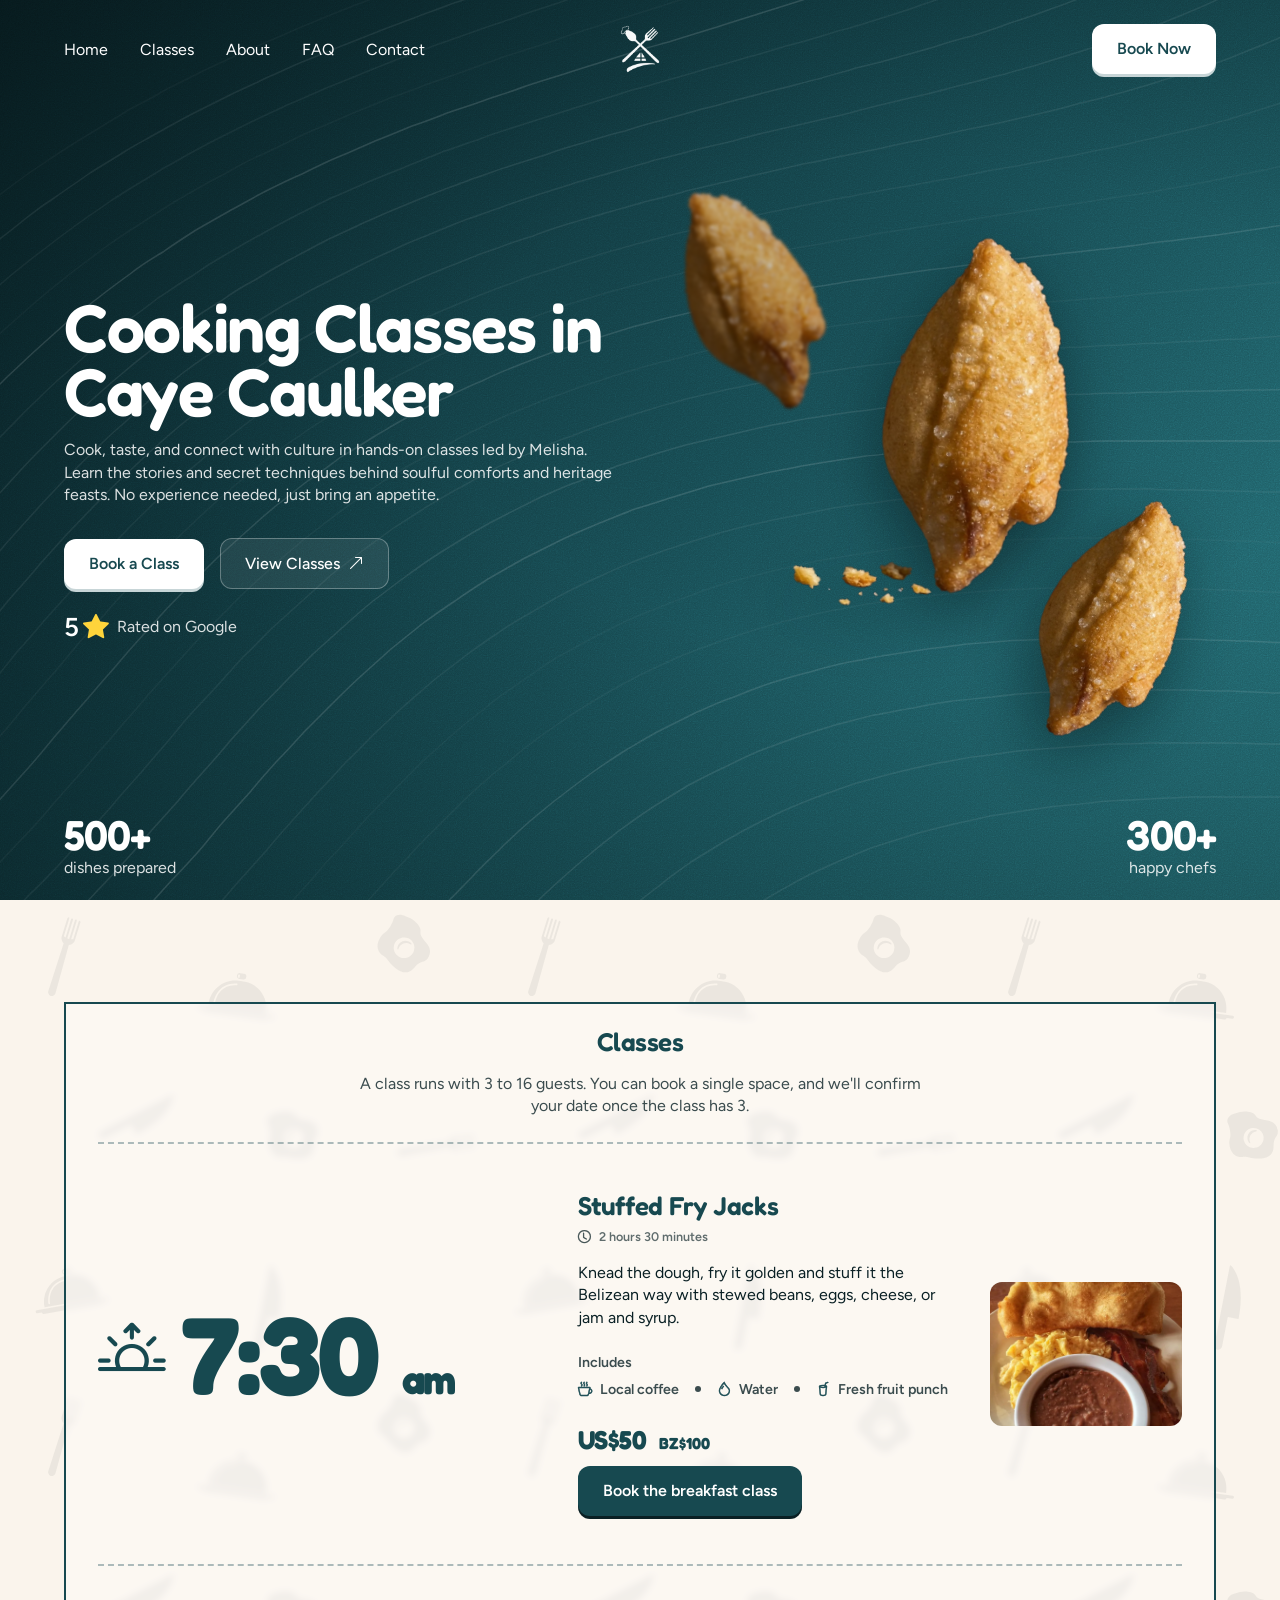
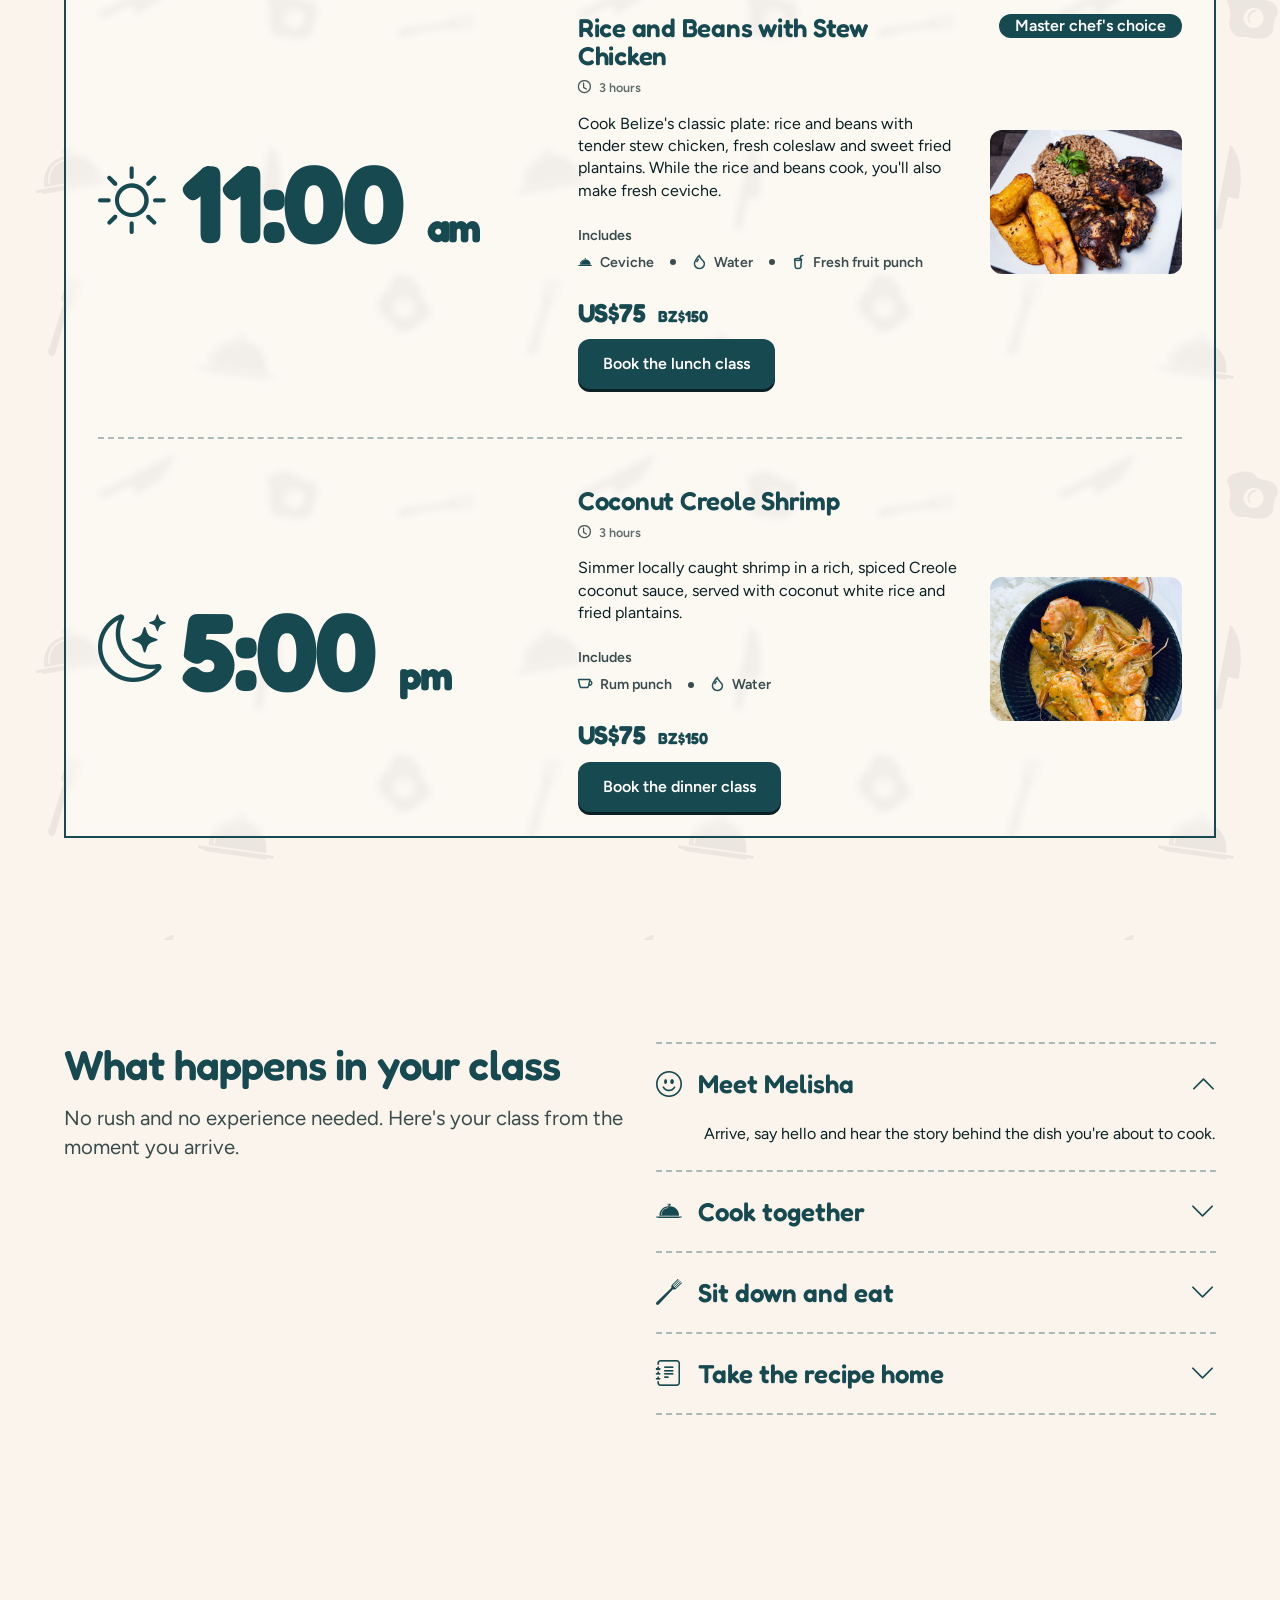
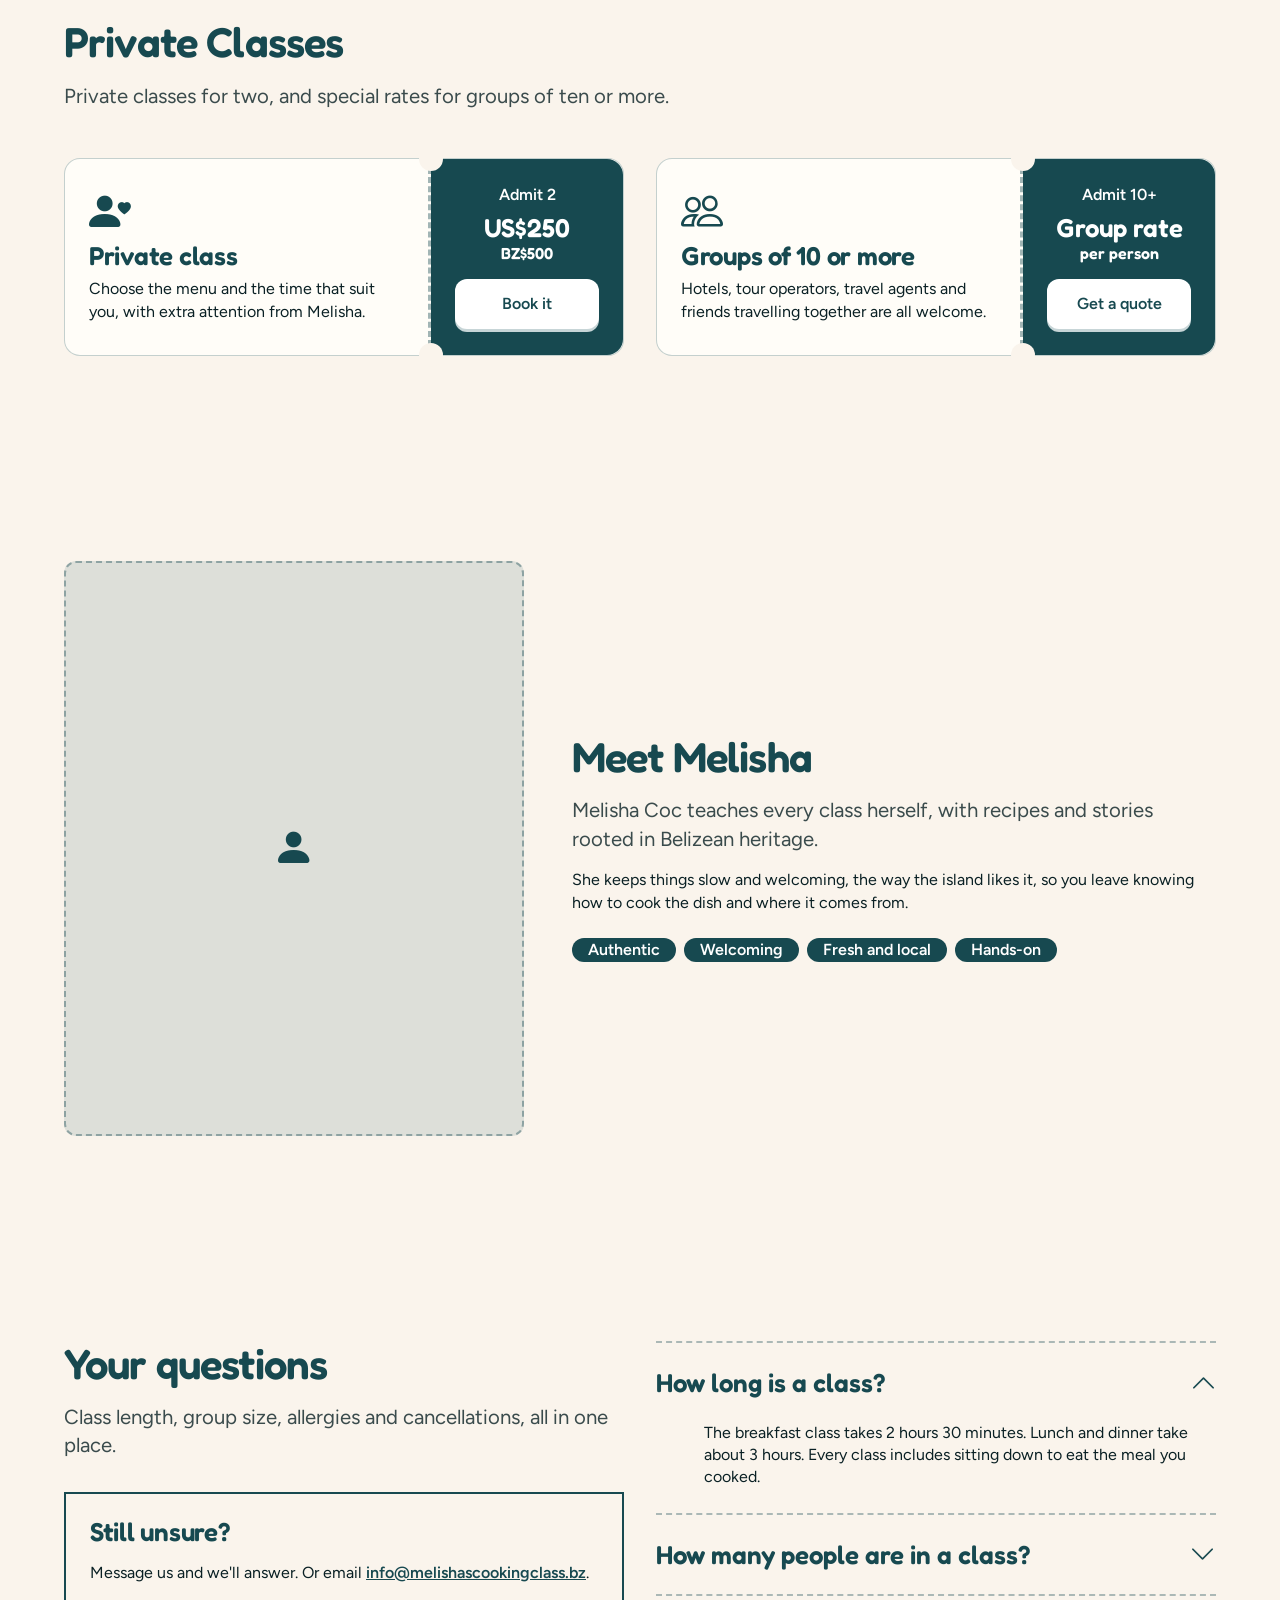
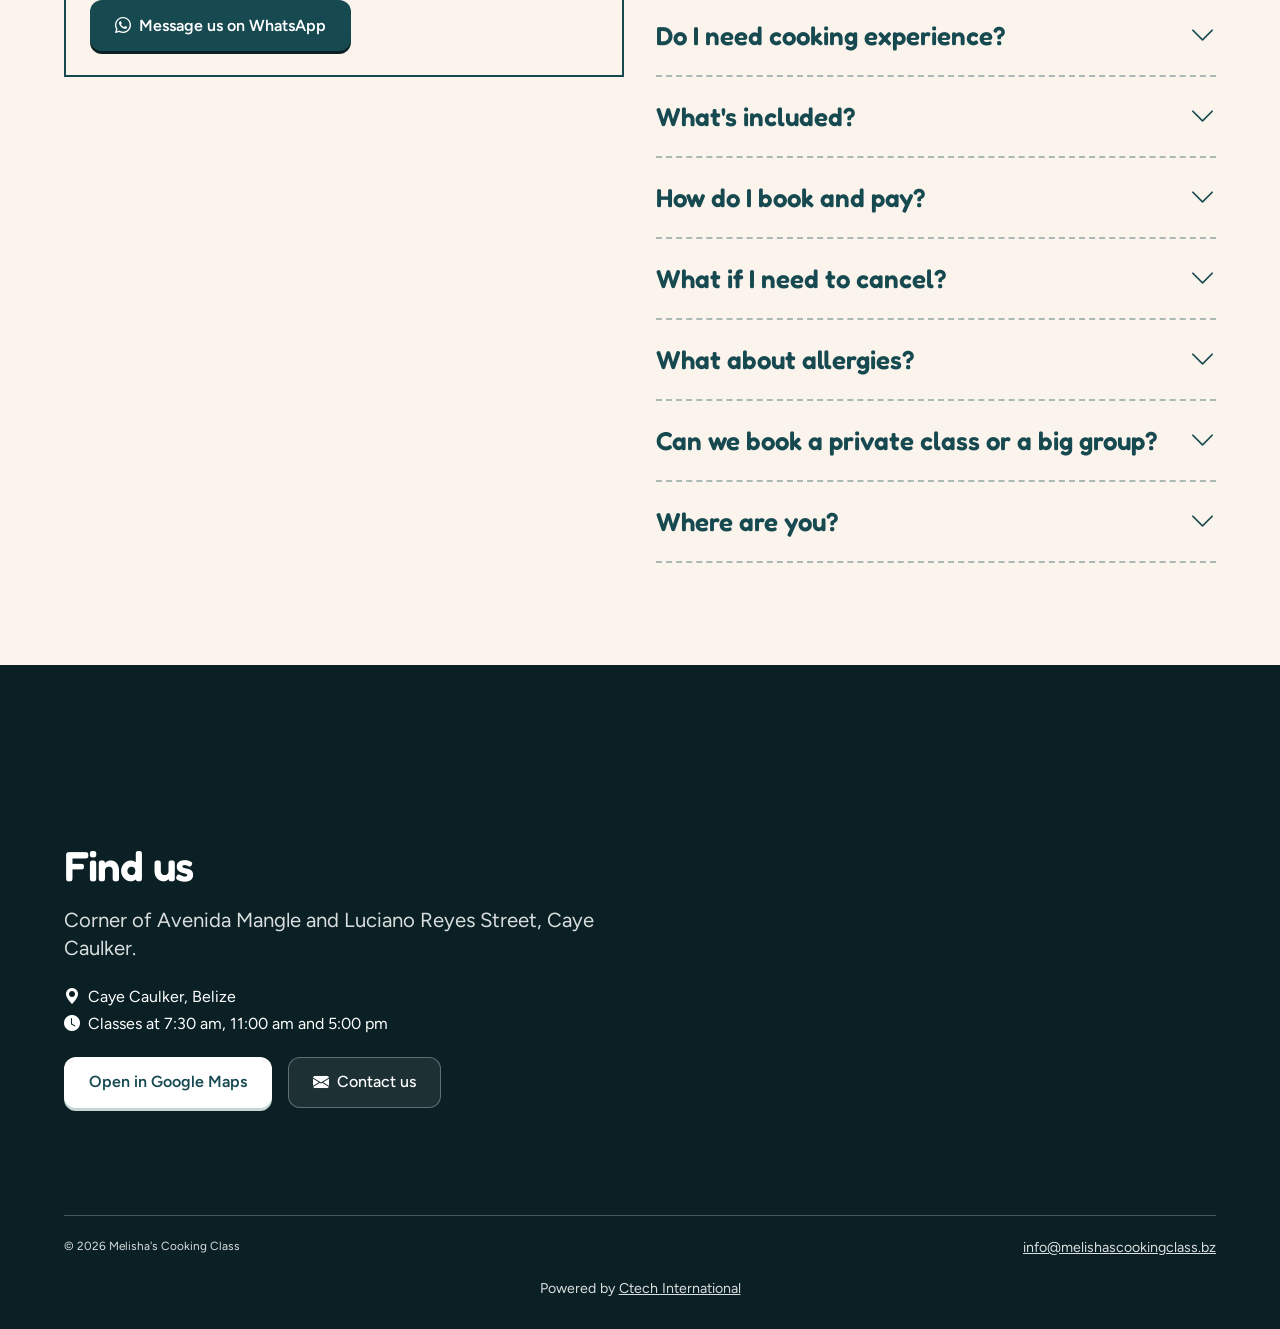
==== commit d7065d0c: "Made client requested updates" ====
--- a/index.html
+++ b/index.html
@@ -89,14 +89,15 @@
     <section class="classes" id="classes">
       <div class="menu-card">
         <h2>Classes</h2>
+        <p class="menu-card__note">A class runs with 3 to 16 guests. You can book a single space, and we'll confirm your date once the class has 3.</p>
         <article class="class">
           <p class="class__when">
             <i class="bi bi-sunrise class__icon" aria-hidden="true"></i>
-            <time class="class__time" datetime="08:00">8:00 <span class="class__period">am</span></time>
+            <time class="class__time" datetime="07:30">7:30 <span class="class__period">am</span></time>
           </p>
           <div class="class__text">
             <h3>Stuffed Fry Jacks</h3>
-            <p class="class__details"><i class="bi bi-clock" aria-hidden="true"></i>3 hours</p>
+            <p class="class__details"><i class="bi bi-clock" aria-hidden="true"></i>2 hours 30 minutes</p>
             <p class="class__desc">Knead the dough, fry it golden and stuff it the Belizean way with stewed beans, eggs, cheese, or jam and syrup.</p>
             <p class="class__meta">Includes</p>
             <ul class="class__includes">
@@ -118,13 +119,14 @@
           <div class="class__text">
             <h3>Rice and Beans with Stew Chicken</h3>
             <p class="class__details"><i class="bi bi-clock" aria-hidden="true"></i>3 hours</p>
-            <p class="class__desc">Cook Belize's classic plate: rice and beans with tender stew chicken, fresh coleslaw and sweet fried plantains.</p>
+            <p class="class__desc">Cook Belize's classic plate: rice and beans with tender stew chicken, fresh coleslaw and sweet fried plantains. While the rice and beans cook, you'll also make fresh ceviche.</p>
             <p class="class__meta">Includes</p>
             <ul class="class__includes">
+              <li><svg class="steps__icon" aria-hidden="true"><use href="images/food-pattern.svg#plate"/></svg>Ceviche</li>
               <li><i class="bi bi-droplet" aria-hidden="true"></i>Water</li>
               <li><i class="bi bi-cup-straw" aria-hidden="true"></i>Fresh fruit punch</li>
             </ul>
-            <p class="class__price"><span class="price__usd">US$50</span> <span class="price__bzd">BZ$100</span></p>
+            <p class="class__price"><span class="price__usd">US$75</span> <span class="price__bzd">BZ$150</span></p>
             <a class="btn btn--brand" href="contact.html?class=lunch">Book the lunch class</a>
           </div>
           <img src="images/lunch.webp" alt="Rice and beans with grilled chicken and fried plantains" width="1200" height="801" loading="lazy">
@@ -140,10 +142,10 @@
             <p class="class__desc">Simmer locally caught shrimp in a rich, spiced Creole coconut sauce, served with coconut white rice and fried plantains.</p>
             <p class="class__meta">Includes</p>
             <ul class="class__includes">
-              <li><i class="bi bi-cup" aria-hidden="true"></i>Welcome drink</li>
+              <li><i class="bi bi-cup" aria-hidden="true"></i>Rum punch</li>
               <li><i class="bi bi-droplet" aria-hidden="true"></i>Water</li>
             </ul>
-            <p class="class__price"><span class="price__usd">US$50</span> <span class="price__bzd">BZ$100</span></p>
+            <p class="class__price"><span class="price__usd">US$75</span> <span class="price__bzd">BZ$150</span></p>
             <a class="btn btn--brand" href="contact.html?class=dinner">Book the dinner class</a>
           </div>
           <img src="images/dinner.webp" alt="Shrimp in a creamy sauce served with rice" width="1200" height="1600" loading="lazy">
@@ -191,7 +193,7 @@
 
     <section class="private" id="private">
       <h2>Private Classes</h2>
-      <p class="section-lead">Private classes for two, and special rates for groups of seven or more.</p>
+      <p class="section-lead">Private classes for two, and special rates for groups of ten or more.</p>
 
       <div class="tickets">
         <article class="ticket">
@@ -210,11 +212,11 @@
         <article class="ticket">
           <div class="ticket__main">
             <i class="bi bi-people ticket__icon" aria-hidden="true"></i>
-            <h3>Groups of 7 or more</h3>
+            <h3>Groups of 10 or more</h3>
             <p>Hotels, tour operators, travel agents and friends travelling together are all welcome.</p>
           </div>
           <div class="ticket__stub">
-            <p class="ticket__admit">Admit 7+</p>
+            <p class="ticket__admit">Admit 10+</p>
             <p class="ticket__price"><span class="price__usd">Group rate</span><span class="price__bzd">per person</span></p>
             <a class="btn btn--primary" href="contact.html?class=group">Get a quote</a>
           </div>
@@ -261,14 +263,14 @@
             <span>How long is a class?</span>
             <i class="bi bi-chevron-down steps__toggle" aria-hidden="true"></i>
           </summary>
-          <p>About 3 hours, including sitting down to eat the meal you cooked.</p>
+          <p>The breakfast class takes 2 hours 30 minutes. Lunch and dinner take about 3 hours. Every class includes sitting down to eat the meal you cooked.</p>
         </details>
         <details name="faq">
           <summary>
             <span>How many people are in a class?</span>
             <i class="bi bi-chevron-down steps__toggle" aria-hidden="true"></i>
           </summary>
-          <p>Classes are small groups, up to 14 guests.</p>
+          <p>A class goes ahead once 3 guests have booked, and takes up to 16. You can book a single space for yourself, and we'll let you know when your class is confirmed or help you move to another date.</p>
         </details>
         <details name="faq">
           <summary>
@@ -303,14 +305,14 @@
             <span>What about allergies?</span>
             <i class="bi bi-chevron-down steps__toggle" aria-hidden="true"></i>
           </summary>
-          <p>Tell us when you book. Our classes use shrimp, chicken, wheat and dairy.</p>
+          <p>Tell us when you book. Our classes use shrimp, chicken, seafood (in the ceviche), wheat and dairy.</p>
         </details>
         <details name="faq">
           <summary>
             <span>Can we book a private class or a big group?</span>
             <i class="bi bi-chevron-down steps__toggle" aria-hidden="true"></i>
           </summary>
-          <p>Yes. A private class for two, or a special rate for groups of seven or more.</p>
+          <p>Yes. A private class for two, or a special rate for groups of ten or more.</p>
         </details>
         <details name="faq">
           <summary>
@@ -328,14 +330,14 @@
         <p class="find__lead">Corner of Avenida Mangle and Luciano Reyes Street, Caye Caulker.</p>
         <ul class="find__facts">
           <li><i class="bi bi-geo-alt-fill" aria-hidden="true"></i>Caye Caulker, Belize</li>
-          <li><i class="bi bi-clock-fill" aria-hidden="true"></i>Classes at 8:00 am, 11:00 am and 5:00 pm</li>
+          <li><i class="bi bi-clock-fill" aria-hidden="true"></i>Classes at 7:30 am, 11:00 am and 5:00 pm</li>
         </ul>
         <div class="find__actions">
-          <a class="btn btn--primary" href="https://www.google.com/maps/search/?api=1&amp;query=Avenida+Mangle+and+Luciano+Reyes+Street+Caye+Caulker+Belize">Open in Google Maps</a>
+          <a class="btn btn--primary" href="https://www.google.com/maps?cid=9305273752172079696">Open in Google Maps</a>
           <a class="btn btn--ghost" href="contact.html"><i class="bi bi-envelope-fill" aria-hidden="true"></i> Contact us</a>
         </div>
       </div>
-      <iframe class="find__map" title="Map of Melisha's Cooking Class on Caye Caulker" loading="lazy" referrerpolicy="no-referrer-when-downgrade" src="https://www.google.com/maps?q=Avenida+Mangle+and+Luciano+Reyes+Street,+Caye+Caulker,+Belize&amp;output=embed"></iframe>
+      <iframe class="find__map" title="Map of Melisha's Cooking Class on Caye Caulker" loading="lazy" referrerpolicy="strict-origin-when-cross-origin" src="https://www.google.com/maps/embed?pb=!1m18!1m12!1m3!1d3800.082311446494!2d-88.02899012303915!3d17.740760383207768!2m3!1f0!2f0!3f0!3m2!1i1024!2i768!4f13.1!3m3!1m2!1s0x8f5c8d4cd9a8ce7f%3A0x8122f92d17fbaa50!2sMelisha's%20Cooking%20Class!5e0!3m2!1sen!2sbz!4v1795105826722!5m2!1sen!2sbz"></iframe>
     </section>
   </main>
 
--- a/css/styles.css
+++ b/css/styles.css
@@ -364,6 +364,10 @@
   color: var(--text-muted);
 }
 
+.page-head__lead a {
+  color: var(--text);
+}
+
 .hero__actions {
   display: flex;
   flex-direction: column;
@@ -515,6 +519,14 @@
   text-align: center;
 }
 
+.menu-card__note {
+  max-width: 36rem;
+  margin: 0 auto var(--space-3);
+  line-height: 1.4;
+  text-align: center;
+  color: var(--primary-deep-muted);
+}
+
 .class {
   position: relative;
   display: grid;
@@ -664,7 +676,8 @@
   gap: var(--space-1);
 }
 
-.class__includes .bi {
+.class__includes .bi,
+.class__includes .steps__icon {
   color: var(--primary);
 }
 
@@ -1174,7 +1187,8 @@
   margin-top: var(--space-2);
 }
 
-.booking [aria-invalid="true"] {
+.booking [aria-invalid="true"],
+.inquiry__form [aria-invalid="true"] {
   border-color: var(--error);
   box-shadow: inset 0 0 0 1px var(--error);
 }
@@ -1184,17 +1198,20 @@
 }
 
 /* sending: the form is locked and the button shows it is working */
-.booking.is-sending .step {
+.booking.is-sending .step,
+.inquiry__form.is-sending .field {
   opacity: 0.6;
 }
 
-.booking__nav .btn:disabled {
+.booking__nav .btn:disabled,
+.inquiry__form .btn:disabled {
   cursor: progress;
   opacity: 0.8;
   transform: none;
 }
 
-.booking.is-sending [data-send]::before {
+.booking.is-sending [data-send]::before,
+.inquiry__form.is-sending [data-send]::before {
   content: "";
   width: 1em;
   height: 1em;
@@ -1203,14 +1220,42 @@
   border-radius: 50%;
 }
 
-.booking__done {
+/* general inquiry sits under the booking form, split by a dashed line like the rest of the site */
+.inquiry {
+  padding-top: 0;
+}
+
+.inquiry__inner {
+  max-width: 72rem;
+  padding-top: var(--space-5);
+  border-top: 2px dashed var(--line);
+}
+
+.inquiry__form {
+  display: grid;
+  gap: var(--space-3);
+  max-width: 40rem;
+  margin-top: var(--space-4);
+}
+
+.inquiry__form .btn {
+  cursor: pointer;
+}
+
+.inquiry__done {
+  margin-top: var(--space-4);
+}
+
+.booking__done,
+.inquiry__done {
   display: grid;
   gap: var(--space-3);
   justify-items: start;
   max-width: 40rem;
 }
 
-.booking__done p {
+.booking__done p,
+.inquiry__done p {
   margin: 0;
   font-size: var(--fs-mid);
   line-height: 1.4;
@@ -1304,6 +1349,7 @@
 
 .field {
   display: grid;
+  align-content: start;
   gap: var(--space-1);
 }
 
@@ -1313,7 +1359,9 @@
 
 .booking input:not([type="radio"]),
 .booking select,
-.booking textarea {
+.booking textarea,
+.inquiry__form input,
+.inquiry__form textarea {
   width: 100%;
   padding: var(--space-2);
   border: 2px solid var(--primary);
@@ -1329,7 +1377,8 @@
   color: var(--primary-deep-muted);
 }
 
-.booking textarea {
+.booking textarea,
+.inquiry__form textarea {
   min-height: 7rem;
   resize: vertical;
 }
@@ -1468,7 +1517,8 @@
     animation-name: step-in-back;
   }
 
-  .booking.is-sending [data-send]::before {
+  .booking.is-sending [data-send]::before,
+  .inquiry__form.is-sending [data-send]::before {
     animation: spin 0.7s linear infinite;
   }
 
@@ -1757,6 +1807,10 @@
     margin-right: auto;
   }
 
+  .inquiry__form .btn {
+    justify-self: start;
+  }
+
   /* find us */
   .find {
     grid-template-columns: 1fr 1fr;
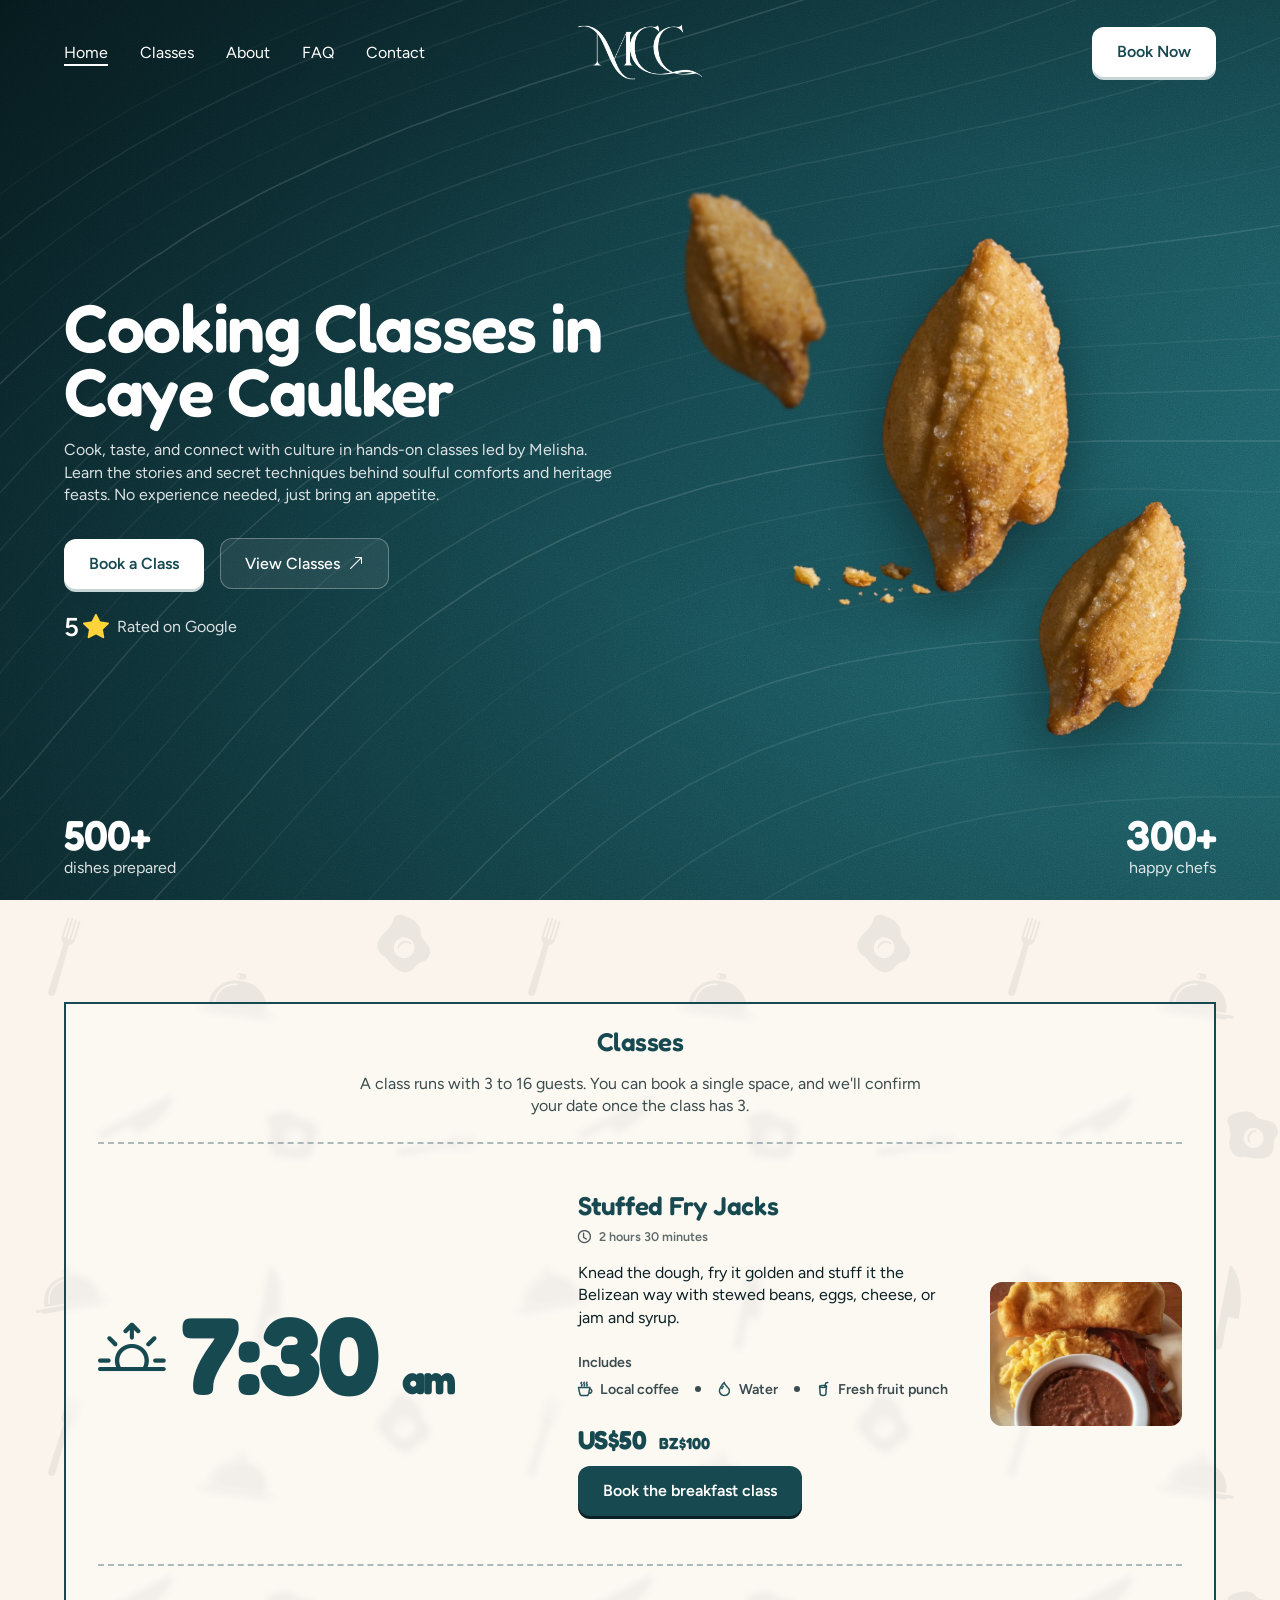
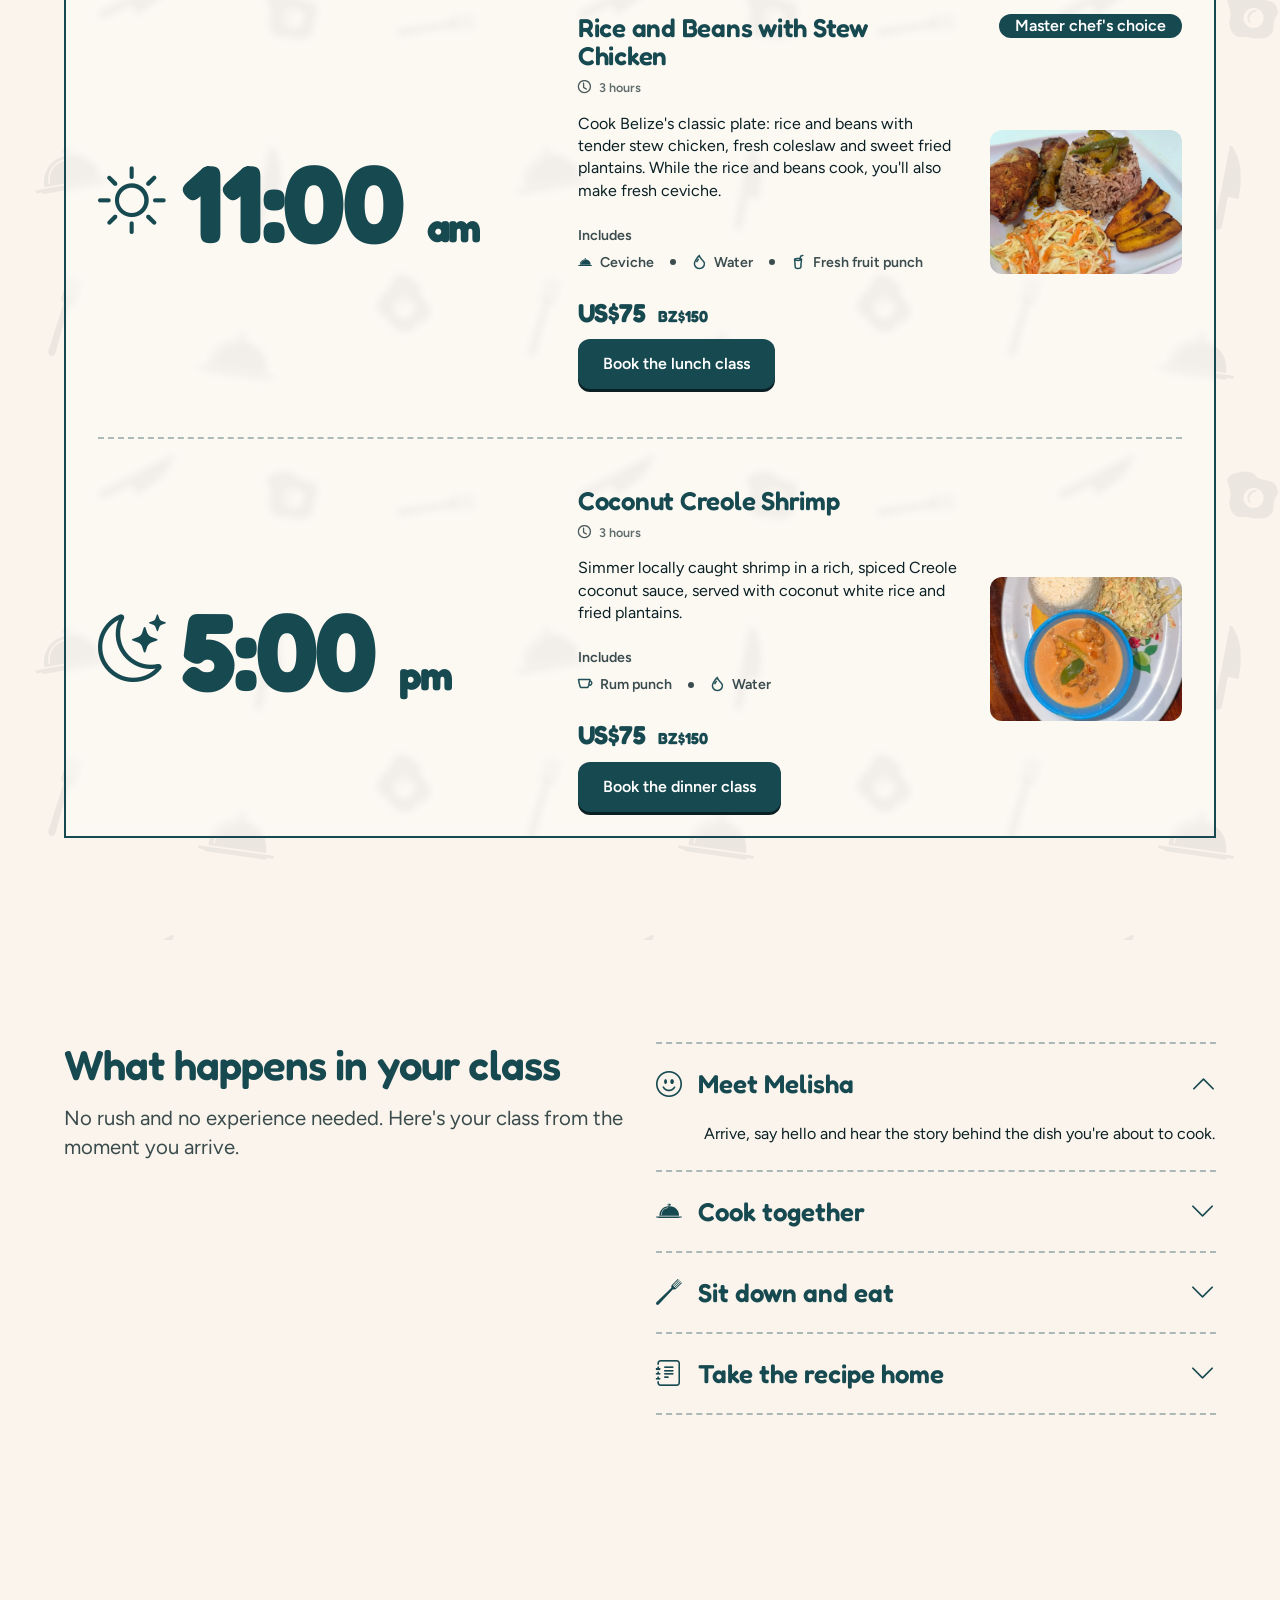
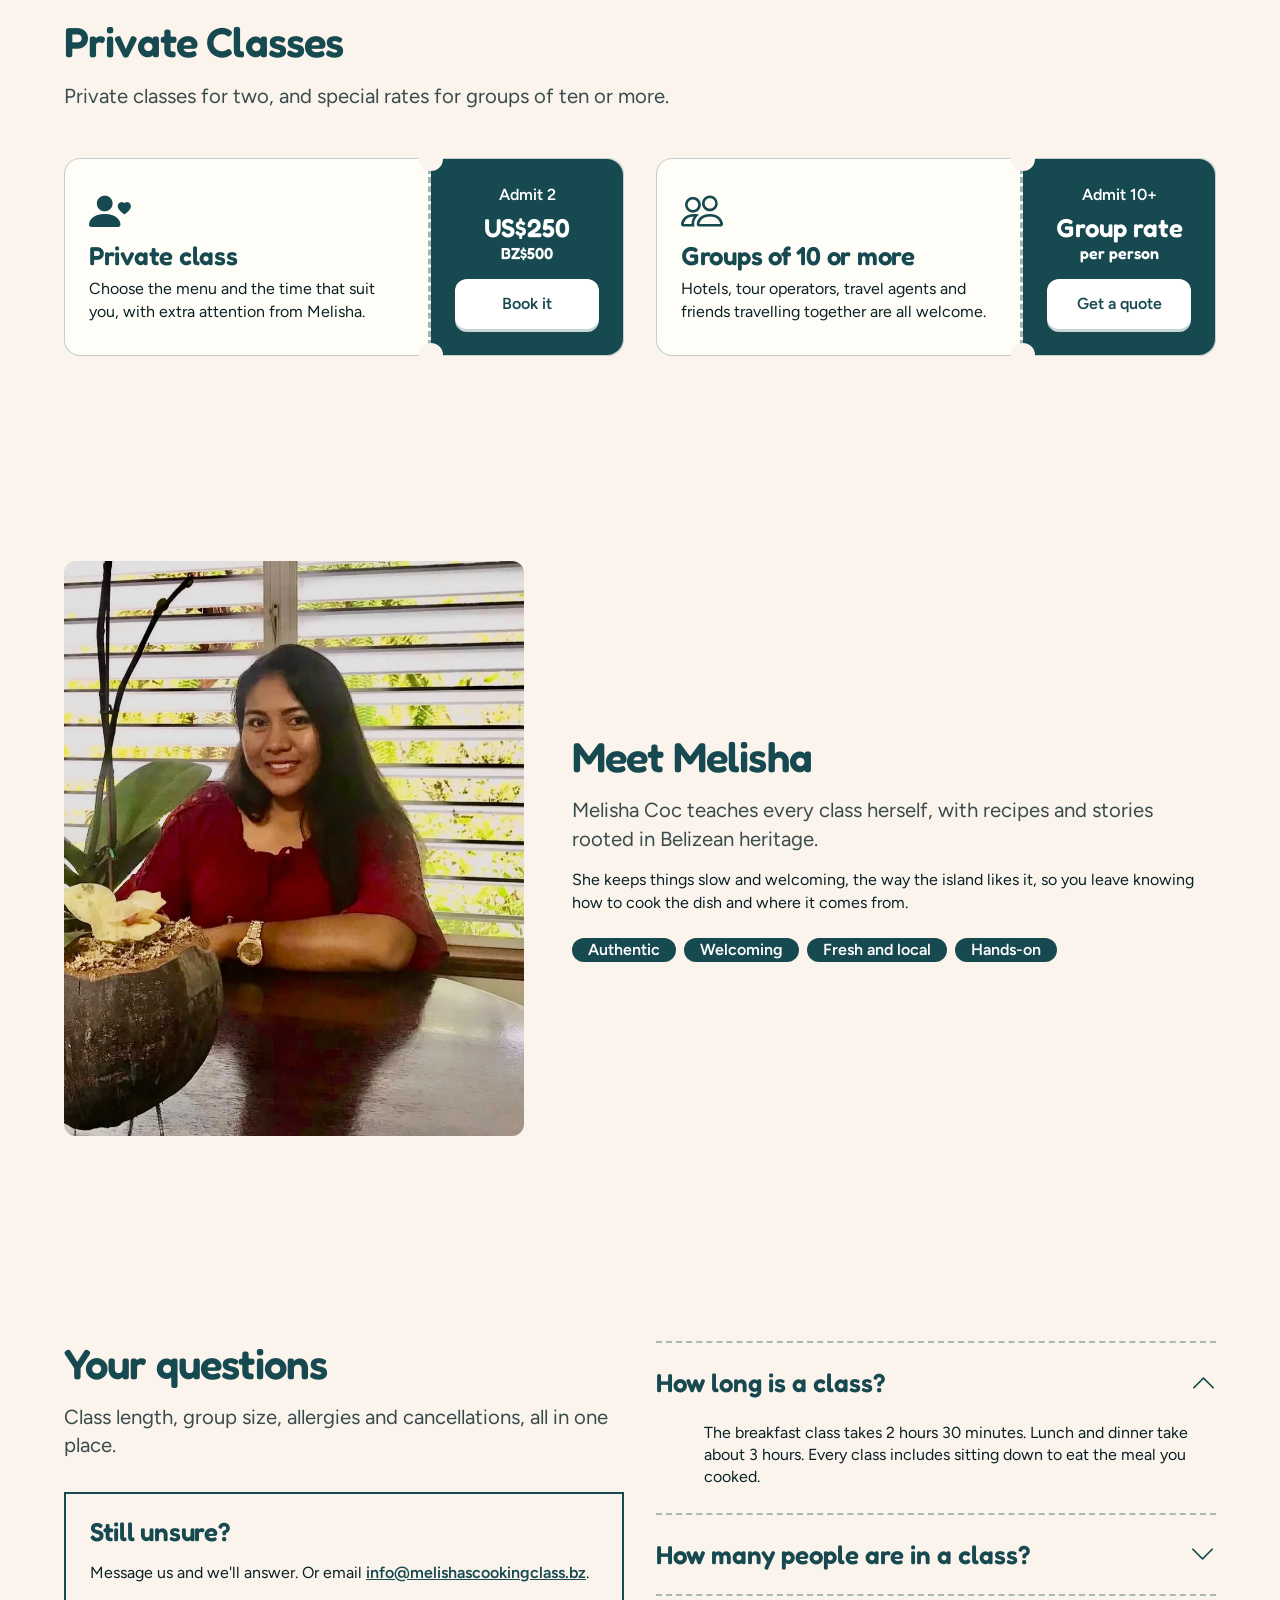
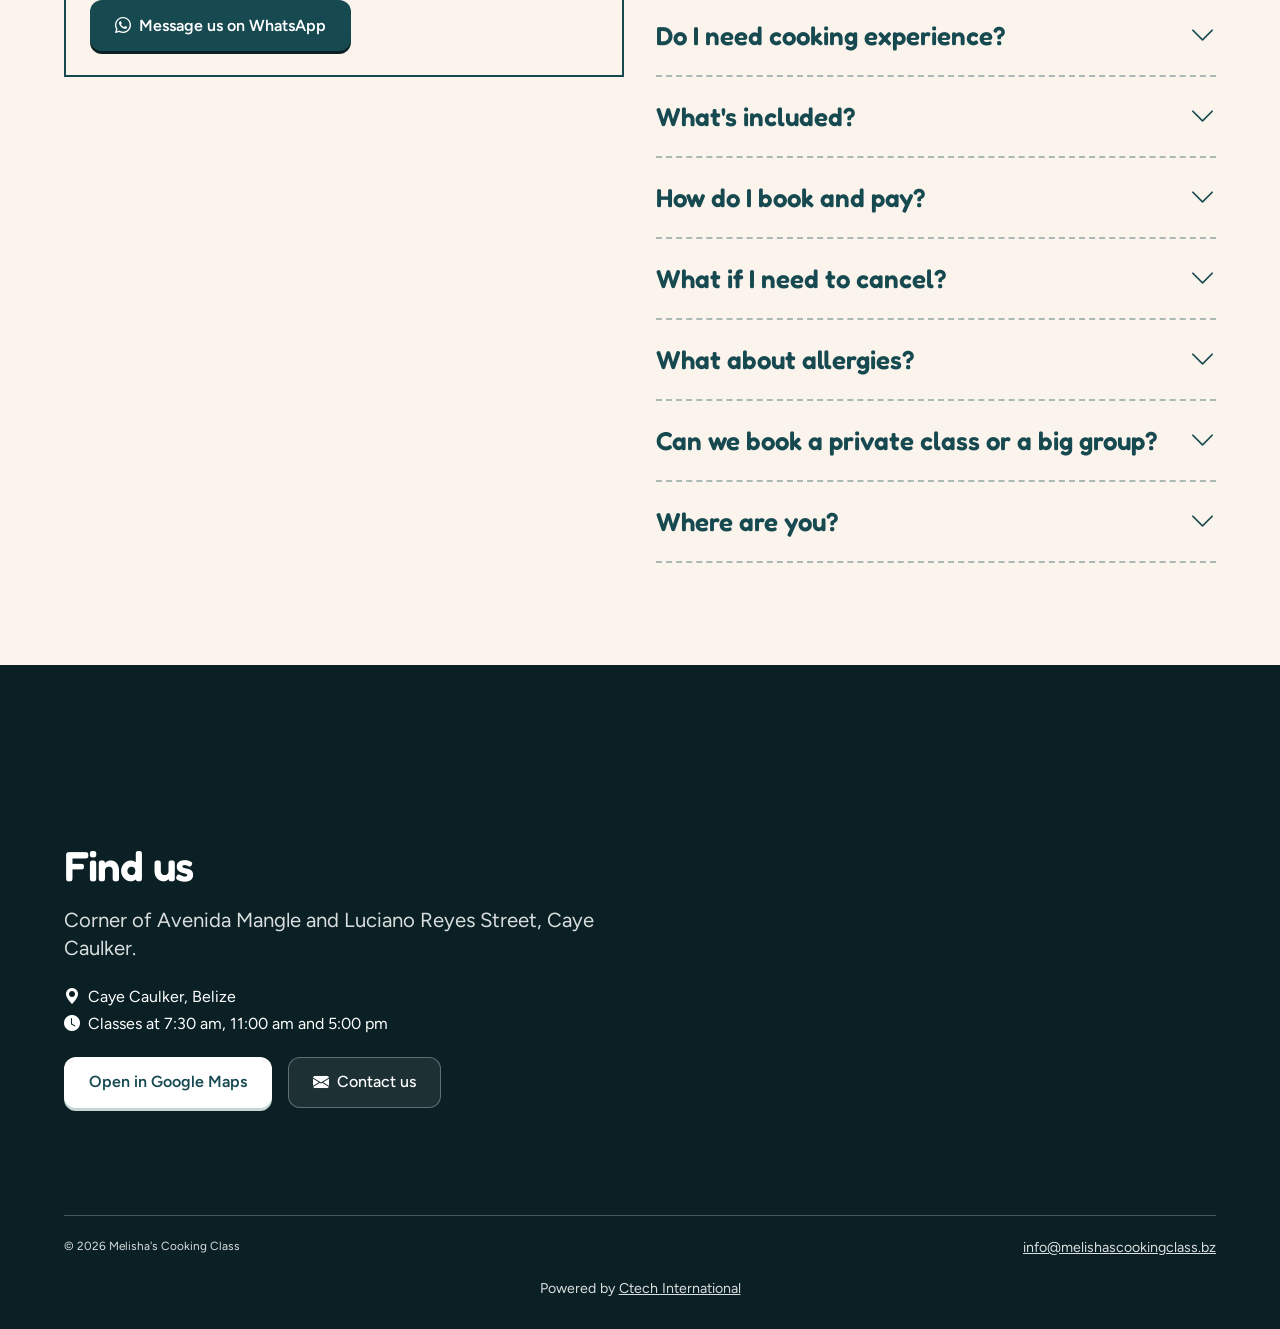
==== commit 384e041b: "updated images" ====
--- a/index.html
+++ b/index.html
@@ -5,6 +5,8 @@
   <meta name="viewport" content="width=device-width, initial-scale=1">
   <title>Melisha's Cooking Class</title>
   <meta name="description" content="Hands-on cooking classes with Melisha in Caye Caulker. No experience needed, just an appetite.">
+  <link rel="icon" href="favicon.ico" sizes="any">
+  <link rel="apple-touch-icon" href="apple-touch-icon.png">
 
   <link rel="preconnect" href="https://fonts.googleapis.com">
   <link rel="preconnect" href="https://fonts.gstatic.com" crossorigin>
@@ -16,8 +18,8 @@
 <body>
   <header class="site-header">
     <a class="logo" href="index.html">
-      <img class="logo__light" src="images/logo.webp" alt="Melisha's Cooking Class" width="505" height="600">
-      <img class="logo__dark" src="images/logo-dark.webp" alt="Melisha's Cooking Class" width="505" height="600">
+      <img class="logo__light" src="images/logo.webp" alt="Melisha's Cooking Class" width="900" height="403">
+      <img class="logo__dark" src="images/logo-dark.webp" alt="Melisha's Cooking Class" width="900" height="403">
     </a>
 
     <button class="menu-toggle" type="button" popovertarget="menu" aria-label="Open menu">
@@ -129,7 +131,7 @@
             <p class="class__price"><span class="price__usd">US$75</span> <span class="price__bzd">BZ$150</span></p>
             <a class="btn btn--brand" href="contact.html?class=lunch">Book the lunch class</a>
           </div>
-          <img src="images/lunch.webp" alt="Rice and beans with grilled chicken and fried plantains" width="1200" height="801" loading="lazy">
+          <img src="images/lunch.webp" alt="Rice and beans with stew chicken, coleslaw and fried plantains on a white plate" width="1000" height="750" loading="lazy">
         </article>
         <article class="class">
           <p class="class__when">
@@ -148,7 +150,7 @@
             <p class="class__price"><span class="price__usd">US$75</span> <span class="price__bzd">BZ$150</span></p>
             <a class="btn btn--brand" href="contact.html?class=dinner">Book the dinner class</a>
           </div>
-          <img src="images/dinner.webp" alt="Shrimp in a creamy sauce served with rice" width="1200" height="1600" loading="lazy">
+          <img src="images/dinner.webp" alt="Coconut creole shrimp in a creamy sauce, served with white rice and coleslaw" width="1000" height="750" loading="lazy">
         </article>
       </div>
     </section>
@@ -237,9 +239,7 @@
         </ul>
       </div>
 
-      <div class="about__photo">
-        <i class="bi bi-person-fill" aria-hidden="true"></i>
-      </div>
+      <img class="about__photo" src="images/melisha.webp" alt="Melisha smiling at a table beside an orchid planted in a coconut shell" width="1200" height="997" loading="lazy">
     </section>
 
     <section class="faq" id="faq">
@@ -324,7 +324,7 @@
       </div>
     </section>
 
-    <section class="find" id="find">
+    <section class="find" id="find" data-nav="none">
       <div>
         <h2>Find us</h2>
         <p class="find__lead">Corner of Avenida Mangle and Luciano Reyes Street, Caye Caulker.</p>
--- a/css/styles.css
+++ b/css/styles.css
@@ -167,7 +167,7 @@
 .logo img {
   display: block;
   width: auto;
-  height: var(--space-5);
+  height: 3.5rem;
 }
 
 .menu-toggle,
@@ -242,7 +242,7 @@
 }
 
 .site-header.is-scrolled .logo img {
-  height: var(--space-4);
+  height: 2.5rem;
 }
 
 .site-header.is-scrolled .menu-toggle {
@@ -271,6 +271,13 @@
   color: var(--text);
   font-size: var(--fs-1);
   text-decoration: none;
+}
+
+/* the section in view (or the page you are on) keeps an underline */
+.nav-links a[aria-current] {
+  text-decoration: underline;
+  text-decoration-thickness: 2px;
+  text-underline-offset: 0.4em;
 }
 
 .menu .btn {
@@ -885,24 +892,14 @@
   align-items: center;
 }
 
-/* stand-in until there is a real photo of Melisha */
+/* the photo is wide and Melisha sits right of centre, so the crop follows her */
 .about__photo {
-  display: grid;
-  place-content: center;
-  justify-items: center;
-  gap: var(--space-1);
+  width: 100%;
+  height: auto;
   aspect-ratio: 1;
-  border: 2px dashed var(--line-strong);
   border-radius: var(--radius);
-  background: rgb(23 73 80 / 0.12);
-  color: var(--primary);
-  font-weight: 600;
-  text-align: center;
-}
-
-.about__photo .bi {
-  font-size: var(--fs-2);
-  line-height: 1;
+  object-fit: cover;
+  object-position: 65% center;
 }
 
 .about__text {
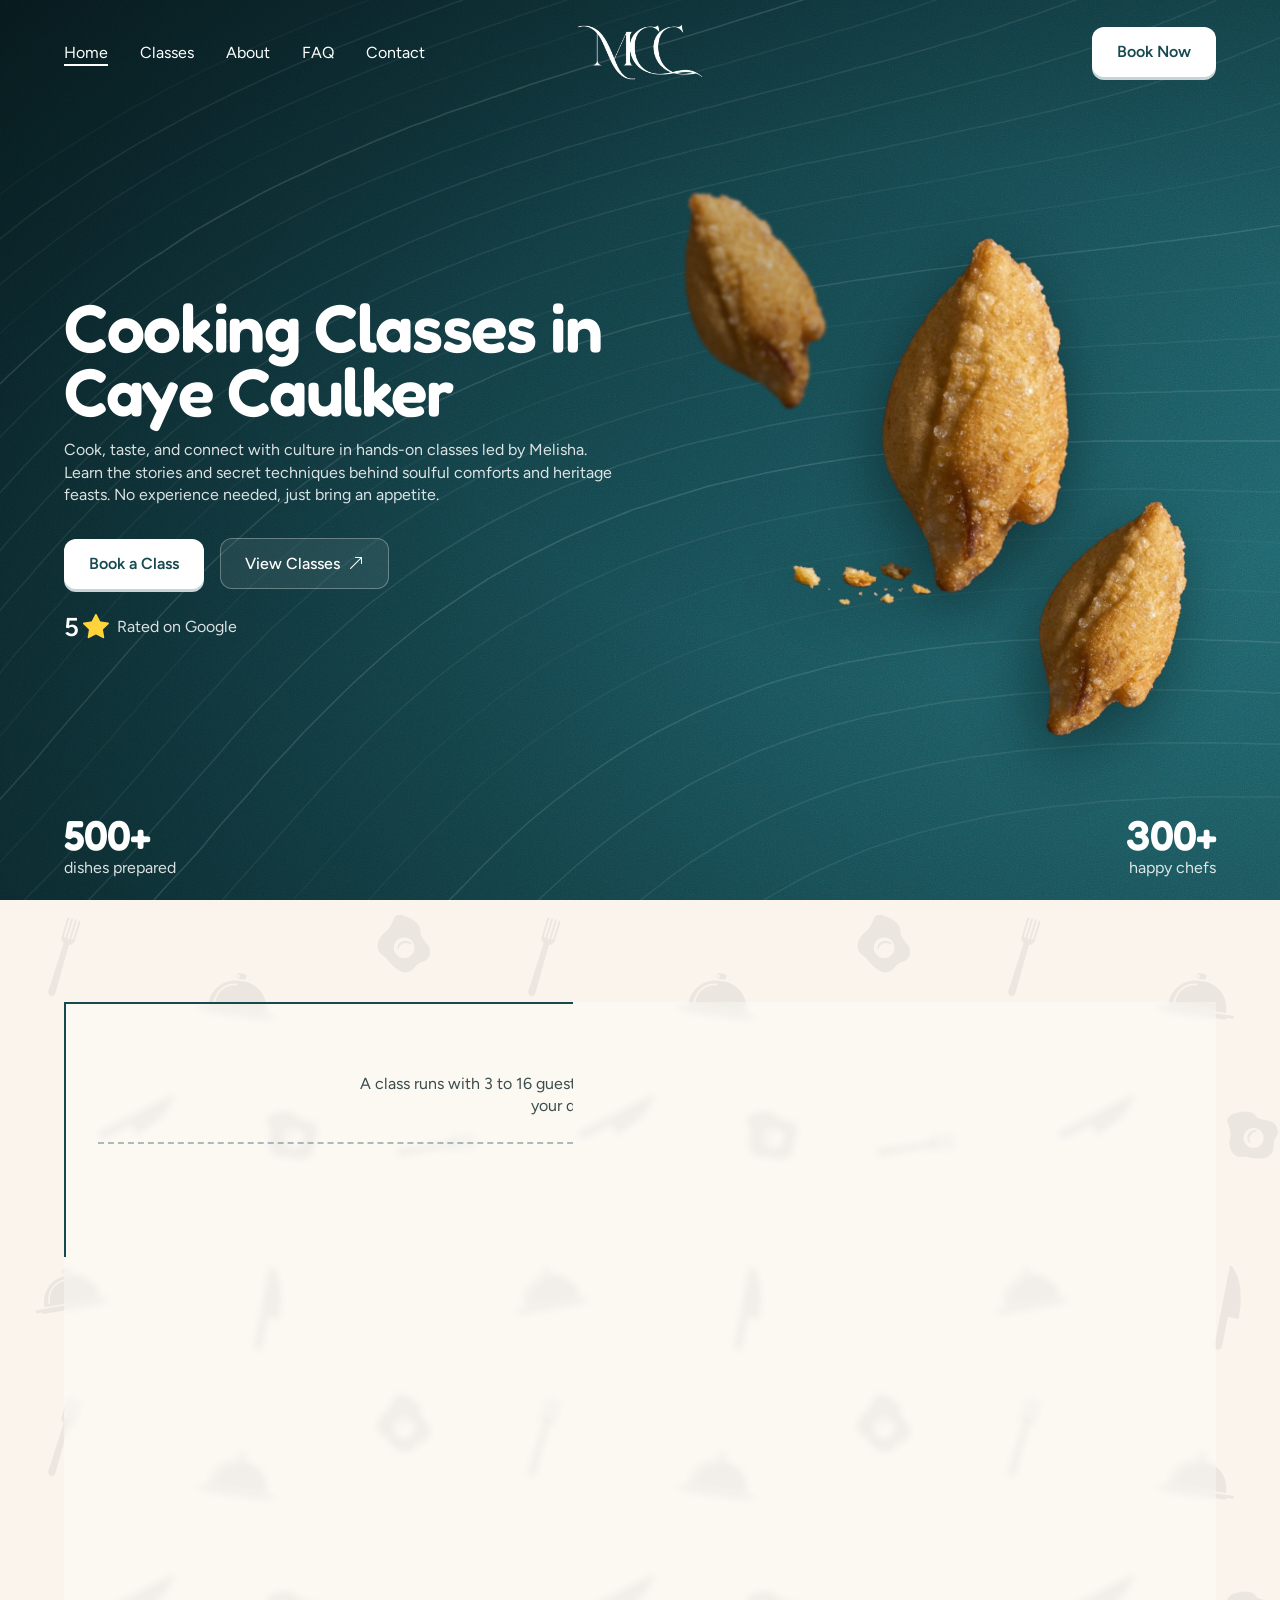
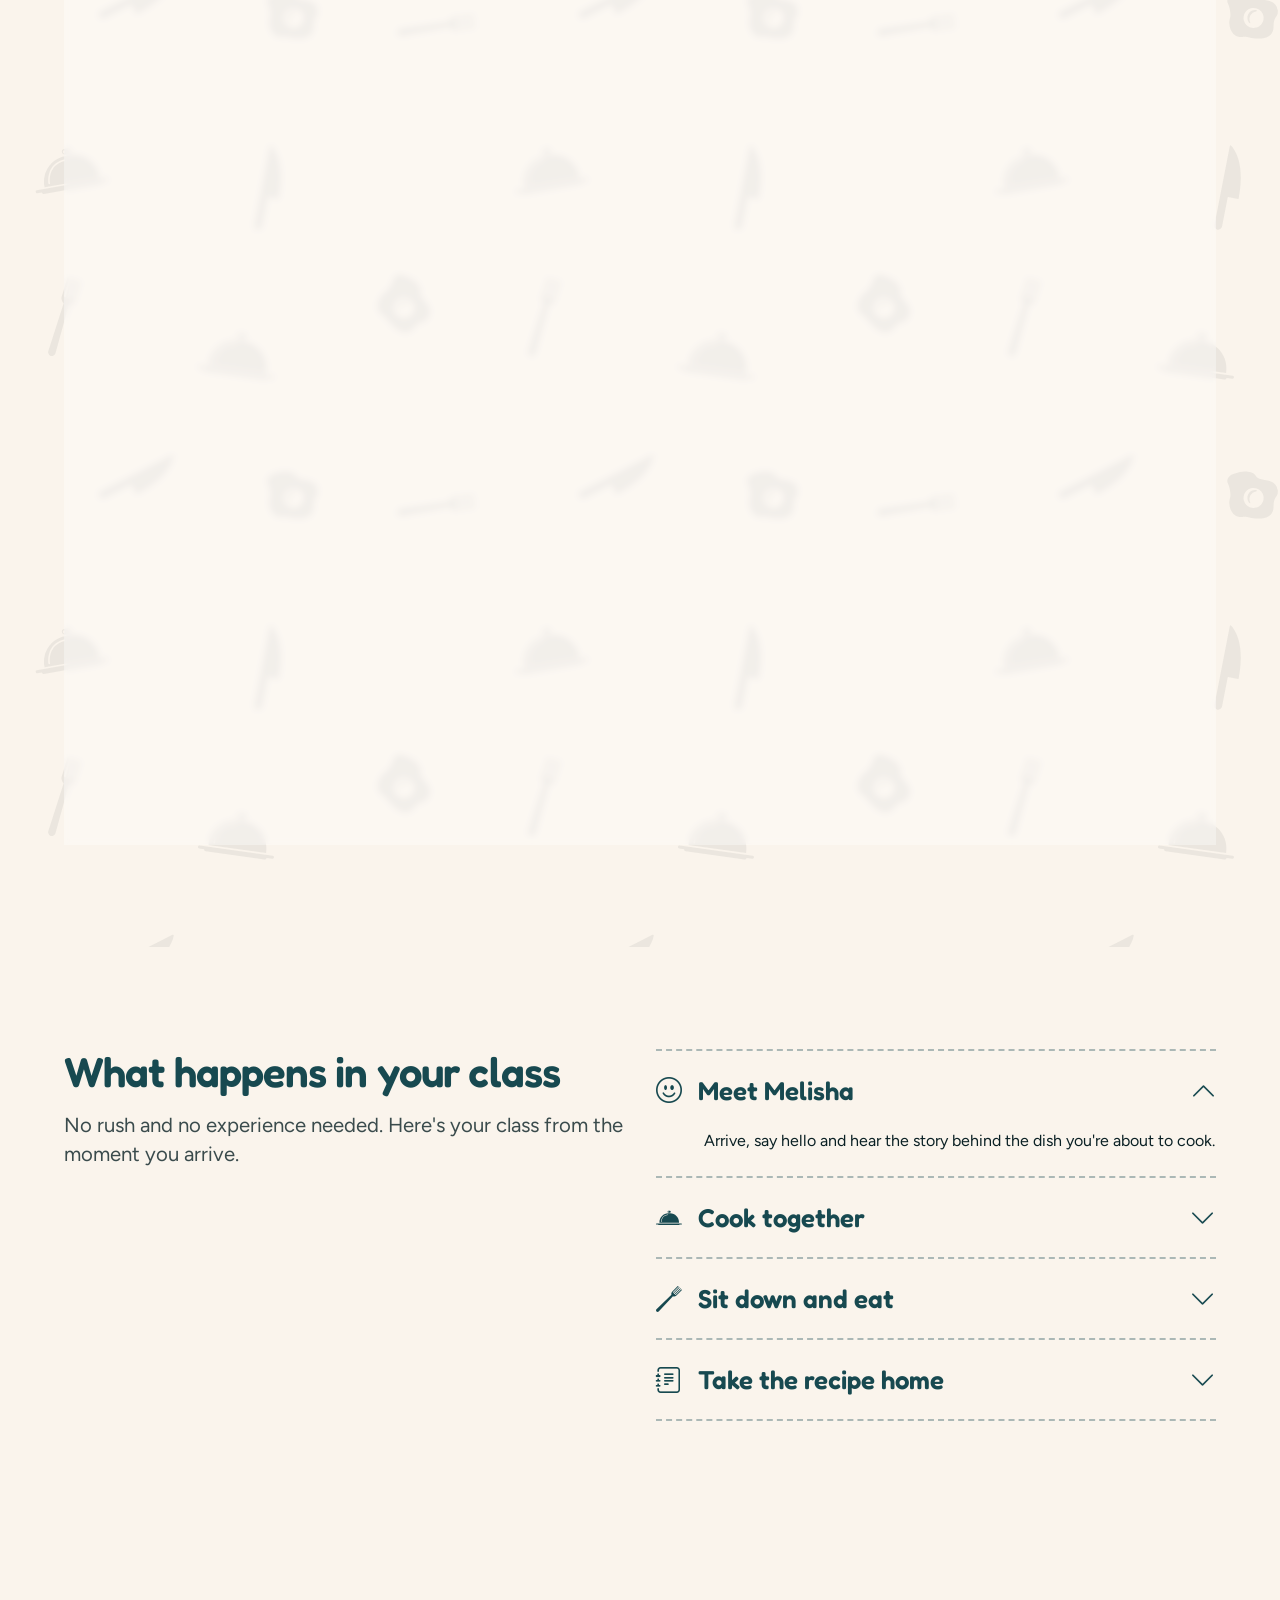
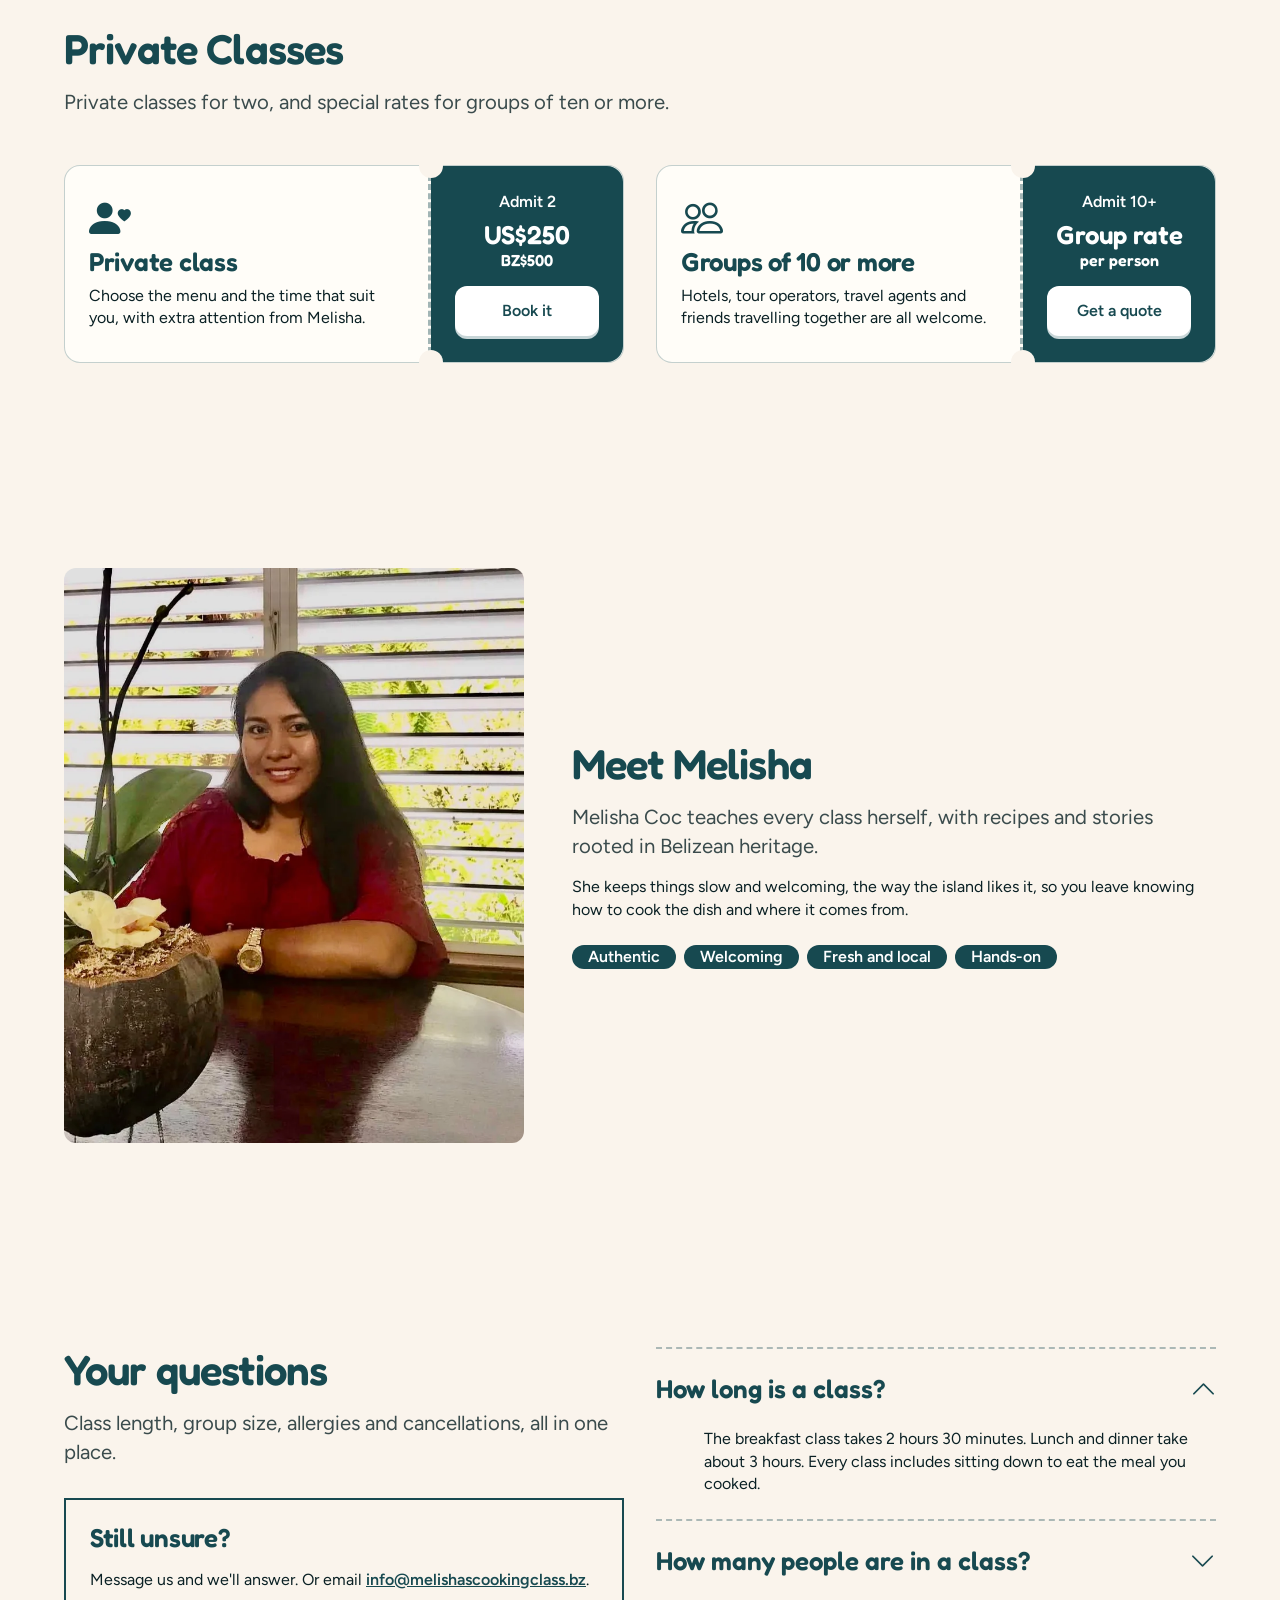
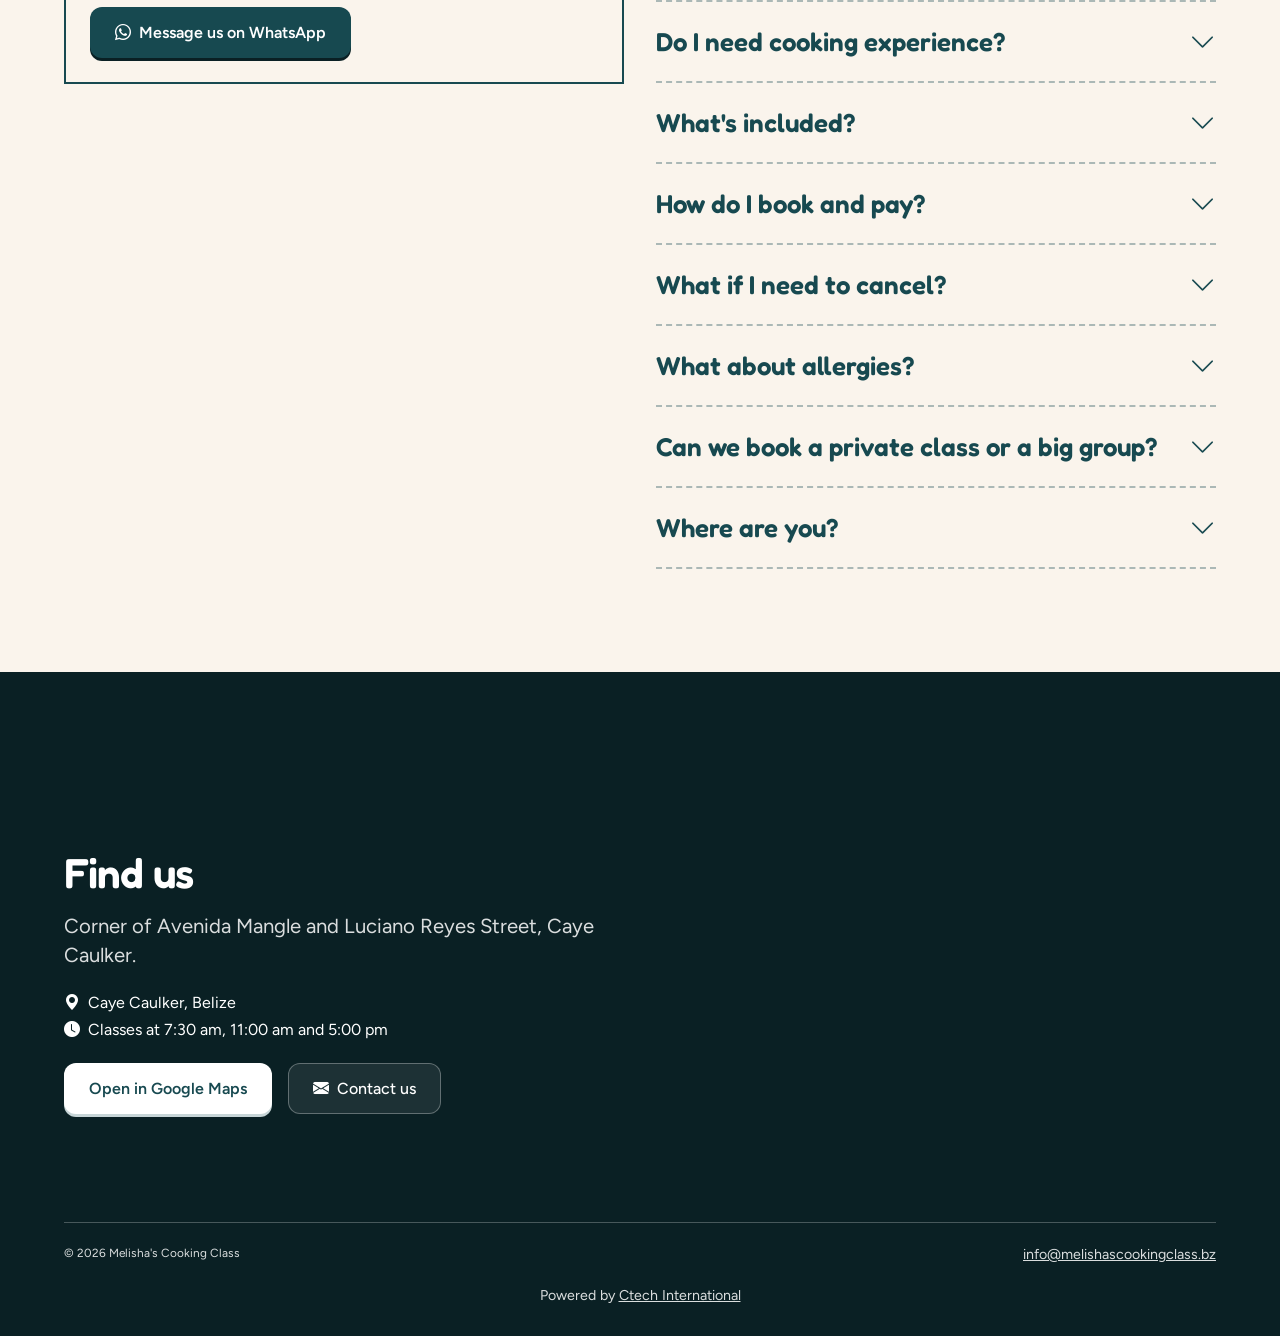
==== commit b31a381f: "form functions" ====
--- a/index.html
+++ b/index.html
@@ -3,19 +3,67 @@
 <head>
   <meta charset="utf-8">
   <meta name="viewport" content="width=device-width, initial-scale=1">
-  <title>Melisha's Cooking Class</title>
-  <meta name="description" content="Hands-on cooking classes with Melisha in Caye Caulker. No experience needed, just an appetite.">
+  <meta name="theme-color" content="#174950">
+  <title>Caye Caulker Cooking Classes | Melisha's Cooking Class</title>
+  <meta name="description" content="Hands-on Belizean cooking classes in Caye Caulker. Make fry jacks, rice and beans with stew chicken, or coconut creole shrimp with Melisha. Book now.">
+  <meta name="robots" content="index, follow, max-image-preview:large">
+  <link rel="canonical" href="https://melishascookingclass.bz/">
   <link rel="icon" href="favicon.ico" sizes="any">
   <link rel="apple-touch-icon" href="apple-touch-icon.png">
 
+  <meta property="og:type" content="website">
+  <meta property="og:site_name" content="Melisha's Cooking Class">
+  <meta property="og:locale" content="en_US">
+  <meta property="og:title" content="Caye Caulker Cooking Classes | Melisha's Cooking Class">
+  <meta property="og:description" content="Hands-on Belizean cooking classes in Caye Caulker. Make fry jacks, rice and beans with stew chicken, or coconut creole shrimp with Melisha. Book now.">
+  <meta property="og:url" content="https://melishascookingclass.bz/">
+  <meta property="og:image" content="https://melishascookingclass.bz/images/og-image.jpg">
+  <meta property="og:image:width" content="1200">
+  <meta property="og:image:height" content="630">
+  <meta property="og:image:alt" content="Melisha's Cooking Class monogram beside three stuffed fry jacks">
+  <meta name="twitter:card" content="summary_large_image">
+  <meta name="twitter:title" content="Caye Caulker Cooking Classes | Melisha's Cooking Class">
+  <meta name="twitter:description" content="Hands-on Belizean cooking classes in Caye Caulker. Make fry jacks, rice and beans with stew chicken, or coconut creole shrimp with Melisha. Book now.">
+  <meta name="twitter:image" content="https://melishascookingclass.bz/images/og-image.jpg">
+  <meta name="twitter:image:alt" content="Melisha's Cooking Class monogram beside three stuffed fry jacks">
+
   <link rel="preconnect" href="https://fonts.googleapis.com">
   <link rel="preconnect" href="https://fonts.gstatic.com" crossorigin>
+  <link rel="preconnect" href="https://cdn.jsdelivr.net" crossorigin>
   <link href="https://fonts.googleapis.com/css2?family=Figtree:wght@400;500;600&family=Fredoka:wght@600;700&display=swap" rel="stylesheet">
   <link rel="stylesheet" href="https://cdn.jsdelivr.net/npm/bootstrap-icons@1.11.3/font/bootstrap-icons.min.css">
   <link rel="stylesheet" href="css/styles.css">
+  <script type="application/ld+json">
+{
+  "@context": "https://schema.org",
+  "@type": "LocalBusiness",
+  "@id": "https://melishascookingclass.bz/#business",
+  "name": "Melisha's Cooking Class",
+  "url": "https://melishascookingclass.bz/",
+  "description": "Hands-on Belizean cooking classes led by Melisha in Caye Caulker, Belize.",
+  "image": "https://melishascookingclass.bz/images/og-image.jpg",
+  "logo": "https://melishascookingclass.bz/apple-touch-icon.png",
+  "email": "info@melishascookingclass.bz",
+  "telephone": "+501 609 4868",
+  "priceRange": "US$50-US$75 per person",
+  "address": {
+    "@type": "PostalAddress",
+    "streetAddress": "Corner of Avenida Mangle and Luciano Reyes Street",
+    "addressLocality": "Caye Caulker",
+    "addressCountry": "BZ"
+  },
+  "geo": {
+    "@type": "GeoCoordinates",
+    "latitude": 17.7407604,
+    "longitude": -88.0289901
+  },
+  "hasMap": "https://www.google.com/maps?cid=9305273752172079696"
+}
+  </script>
   <script src="js/main.js" defer></script>
 </head>
 <body>
+  <a class="skip-link" href="#main">Skip to main content</a>
   <header class="site-header">
     <a class="logo" href="index.html">
       <img class="logo__light" src="images/logo.webp" alt="Melisha's Cooking Class" width="900" height="403">
@@ -45,7 +93,7 @@
     </nav>
   </header>
 
-  <main>
+  <main id="main">
     <section class="hero" id="home">
       <div class="hero__content">
         <h1>Cooking Classes in <br>Caye Caulker</h1>
@@ -95,11 +143,11 @@
         <article class="class">
           <p class="class__when">
             <i class="bi bi-sunrise class__icon" aria-hidden="true"></i>
-            <time class="class__time" datetime="07:30">7:30 <span class="class__period">am</span></time>
+            <time class="class__time" datetime="07:30">7:30&nbsp;<span class="class__period">am</span></time>
           </p>
           <div class="class__text">
             <h3>Stuffed Fry Jacks</h3>
-            <p class="class__details"><i class="bi bi-clock" aria-hidden="true"></i>2 hours 30 minutes</p>
+            <p class="class__details"><i class="bi bi-clock" aria-hidden="true"></i>2&nbsp;hours 30&nbsp;minutes</p>
             <p class="class__desc">Knead the dough, fry it golden and stuff it the Belizean way with stewed beans, eggs, cheese, or jam and syrup.</p>
             <p class="class__meta">Includes</p>
             <ul class="class__includes">
@@ -107,7 +155,7 @@
               <li><i class="bi bi-droplet" aria-hidden="true"></i>Water</li>
               <li><i class="bi bi-cup-straw" aria-hidden="true"></i>Fresh fruit punch</li>
             </ul>
-            <p class="class__price"><span class="price__usd">US$50</span> <span class="price__bzd">BZ$100</span></p>
+            <p class="class__price"><span class="price__usd">US$50</span>&nbsp;<span class="price__bzd">BZ$100</span></p>
             <a class="btn btn--brand" href="contact.html?class=breakfast">Book the breakfast class</a>
           </div>
           <img src="images/breakfast.webp" alt="Fry jack with scrambled eggs, bacon and beans" width="807" height="960" loading="lazy">
@@ -116,11 +164,11 @@
           <p class="class__chip">Master chef's choice</p>
           <p class="class__when">
             <i class="bi bi-sun class__icon" aria-hidden="true"></i>
-            <time class="class__time" datetime="11:00">11:00 <span class="class__period">am</span></time>
+            <time class="class__time" datetime="11:00">11:00&nbsp;<span class="class__period">am</span></time>
           </p>
           <div class="class__text">
             <h3>Rice and Beans with Stew Chicken</h3>
-            <p class="class__details"><i class="bi bi-clock" aria-hidden="true"></i>3 hours</p>
+            <p class="class__details"><i class="bi bi-clock" aria-hidden="true"></i>3&nbsp;hours</p>
             <p class="class__desc">Cook Belize's classic plate: rice and beans with tender stew chicken, fresh coleslaw and sweet fried plantains. While the rice and beans cook, you'll also make fresh ceviche.</p>
             <p class="class__meta">Includes</p>
             <ul class="class__includes">
@@ -128,7 +176,7 @@
               <li><i class="bi bi-droplet" aria-hidden="true"></i>Water</li>
               <li><i class="bi bi-cup-straw" aria-hidden="true"></i>Fresh fruit punch</li>
             </ul>
-            <p class="class__price"><span class="price__usd">US$75</span> <span class="price__bzd">BZ$150</span></p>
+            <p class="class__price"><span class="price__usd">US$75</span>&nbsp;<span class="price__bzd">BZ$150</span></p>
             <a class="btn btn--brand" href="contact.html?class=lunch">Book the lunch class</a>
           </div>
           <img src="images/lunch.webp" alt="Rice and beans with stew chicken, coleslaw and fried plantains on a white plate" width="1000" height="750" loading="lazy">
@@ -136,18 +184,18 @@
         <article class="class">
           <p class="class__when">
             <i class="bi bi-moon-stars class__icon" aria-hidden="true"></i>
-            <time class="class__time" datetime="17:00">5:00 <span class="class__period">pm</span></time>
+            <time class="class__time" datetime="17:00">5:00&nbsp;<span class="class__period">pm</span></time>
           </p>
           <div class="class__text">
             <h3>Coconut Creole Shrimp</h3>
-            <p class="class__details"><i class="bi bi-clock" aria-hidden="true"></i>3 hours</p>
+            <p class="class__details"><i class="bi bi-clock" aria-hidden="true"></i>3&nbsp;hours</p>
             <p class="class__desc">Simmer locally caught shrimp in a rich, spiced Creole coconut sauce, served with coconut white rice and fried plantains.</p>
             <p class="class__meta">Includes</p>
             <ul class="class__includes">
               <li><i class="bi bi-cup" aria-hidden="true"></i>Rum punch</li>
               <li><i class="bi bi-droplet" aria-hidden="true"></i>Water</li>
             </ul>
-            <p class="class__price"><span class="price__usd">US$75</span> <span class="price__bzd">BZ$150</span></p>
+            <p class="class__price"><span class="price__usd">US$75</span>&nbsp;<span class="price__bzd">BZ$150</span></p>
             <a class="btn btn--brand" href="contact.html?class=dinner">Book the dinner class</a>
           </div>
           <img src="images/dinner.webp" alt="Coconut creole shrimp in a creamy sauce, served with white rice and coleslaw" width="1000" height="750" loading="lazy">
@@ -330,7 +378,7 @@
         <p class="find__lead">Corner of Avenida Mangle and Luciano Reyes Street, Caye Caulker.</p>
         <ul class="find__facts">
           <li><i class="bi bi-geo-alt-fill" aria-hidden="true"></i>Caye Caulker, Belize</li>
-          <li><i class="bi bi-clock-fill" aria-hidden="true"></i>Classes at 7:30 am, 11:00 am and 5:00 pm</li>
+          <li><i class="bi bi-clock-fill" aria-hidden="true"></i>Classes at 7:30&nbsp;am, 11:00&nbsp;am and 5:00&nbsp;pm</li>
         </ul>
         <div class="find__actions">
           <a class="btn btn--primary" href="https://www.google.com/maps?cid=9305273752172079696">Open in Google Maps</a>
--- a/css/styles.css
+++ b/css/styles.css
@@ -7,7 +7,7 @@
   --primary-deep-muted: rgb(10 32 36 / 0.8);
   --radius: 0.75rem;
   --section-space: clamp(4rem, 8vw, 7rem);
-  --header-height: 4.5rem; /* the header once it has shrunk on scroll */
+  --header-height: 4.75rem; /* the header once it has shrunk on scroll */
   --line: rgb(23 73 80 / 0.35);
   --line-strong: rgb(23 73 80 / 0.4);
   --error: rgb(176 35 24);
@@ -65,6 +65,33 @@
 
 [hidden] {
   display: none !important;
+}
+
+/* first stop for keyboard users: hidden until it has focus */
+.skip-link {
+  position: absolute;
+  z-index: 20;
+  top: var(--space-2);
+  left: var(--space-2);
+  padding: var(--space-1) var(--space-2);
+  border-radius: var(--radius);
+  background: var(--text);
+  color: var(--primary);
+  font-weight: 600;
+  transform: translateY(-200%);
+}
+
+.skip-link:focus-visible {
+  transform: none;
+  outline-color: var(--primary);
+}
+
+/* no double-tap delay on touch screens */
+a,
+button,
+label,
+summary {
+  touch-action: manipulation;
 }
 
 .visually-hidden {
@@ -246,7 +273,7 @@
 }
 
 .site-header.is-scrolled .menu-toggle {
-  height: 2.5rem;
+  height: 2.75rem;
   color: var(--primary);
 }
 
@@ -643,9 +670,9 @@
   display: flex;
   align-items: center;
   gap: var(--space-1);
-  font-size: var(--fs-0-half);
-  font-weight: 600;
-  color: rgb(10 32 36 / 0.65);
+  font-size: var(--fs-0-quarter);
+  font-weight: 600;
+  color: var(--primary-deep-muted);
 }
 
 /* icon fonts have one weight, so a thin outline makes the icons look bolder */
@@ -1137,6 +1164,11 @@
 
 .summary__stub::after {
   right: -0.75rem;
+}
+
+/* room for the captcha box, so the form does not jump when it appears */
+.h-captcha {
+  min-height: 78px;
 }
 
 .booking__note {
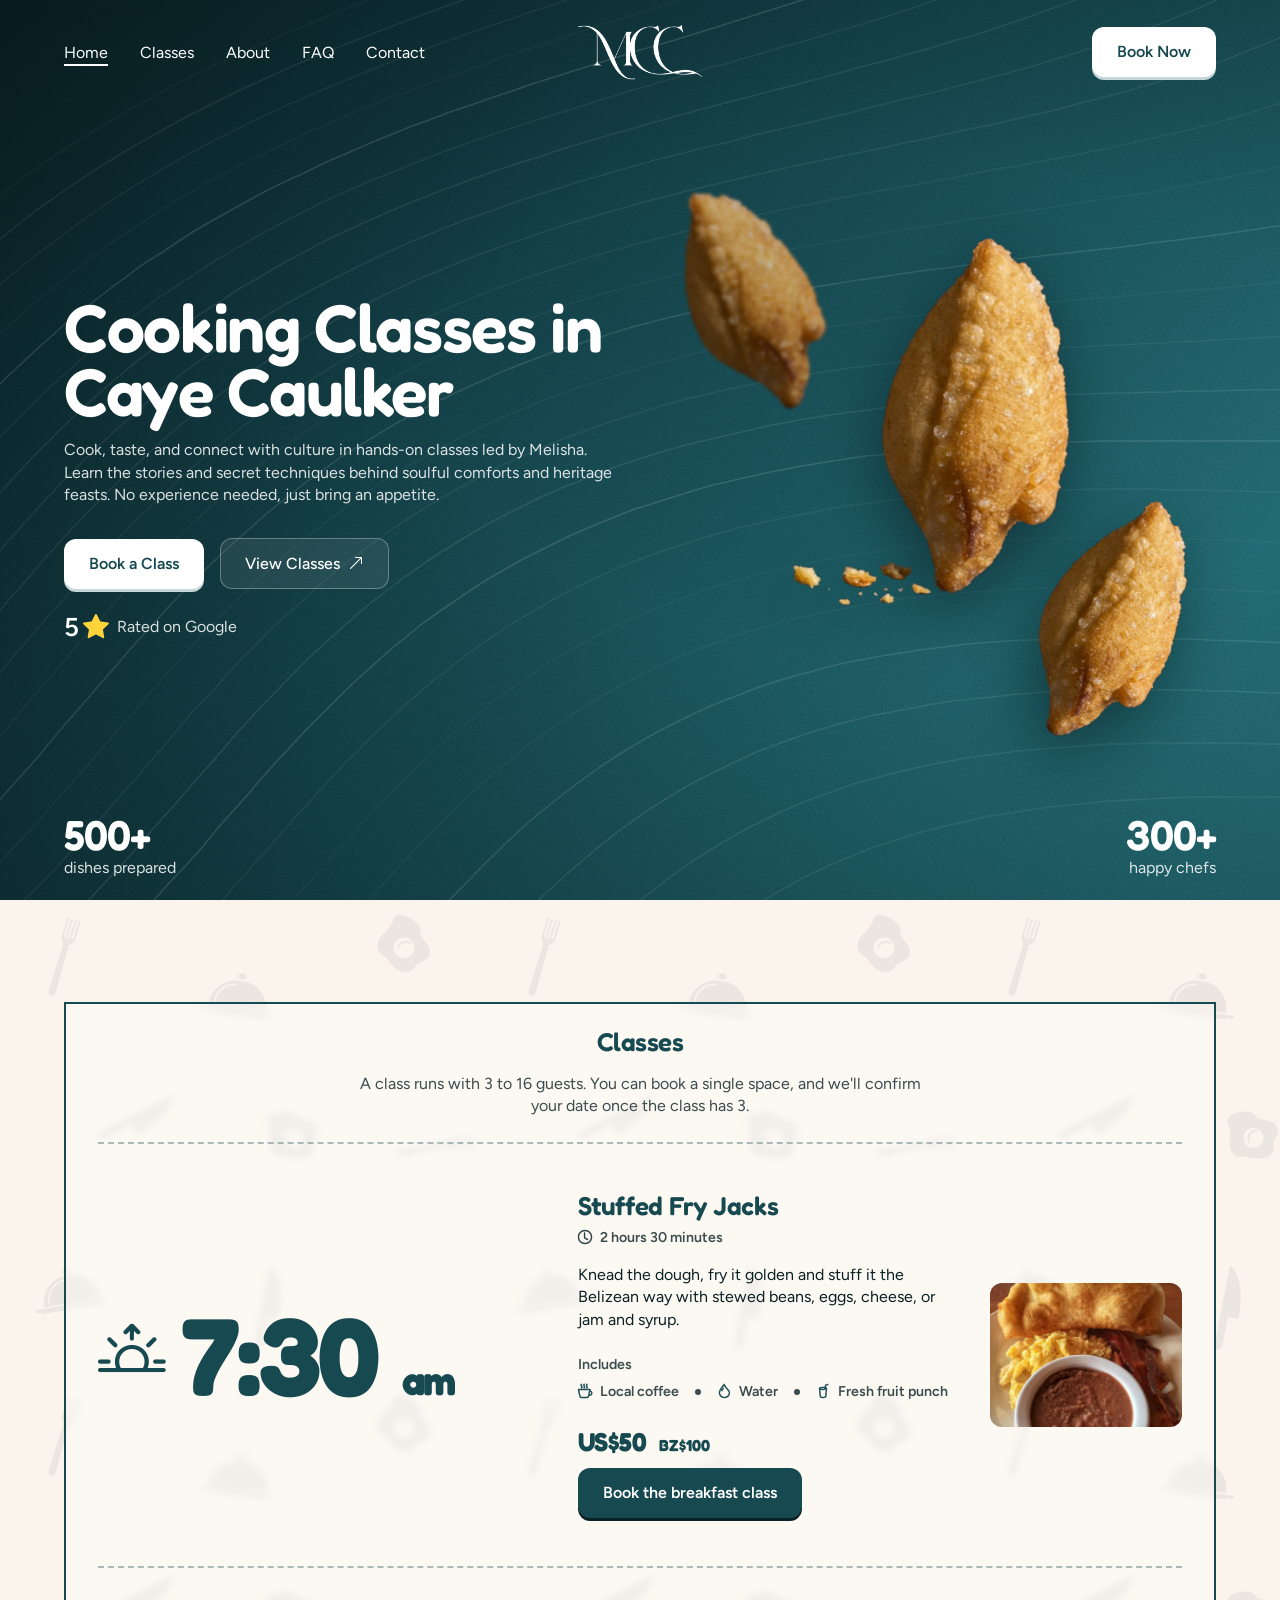
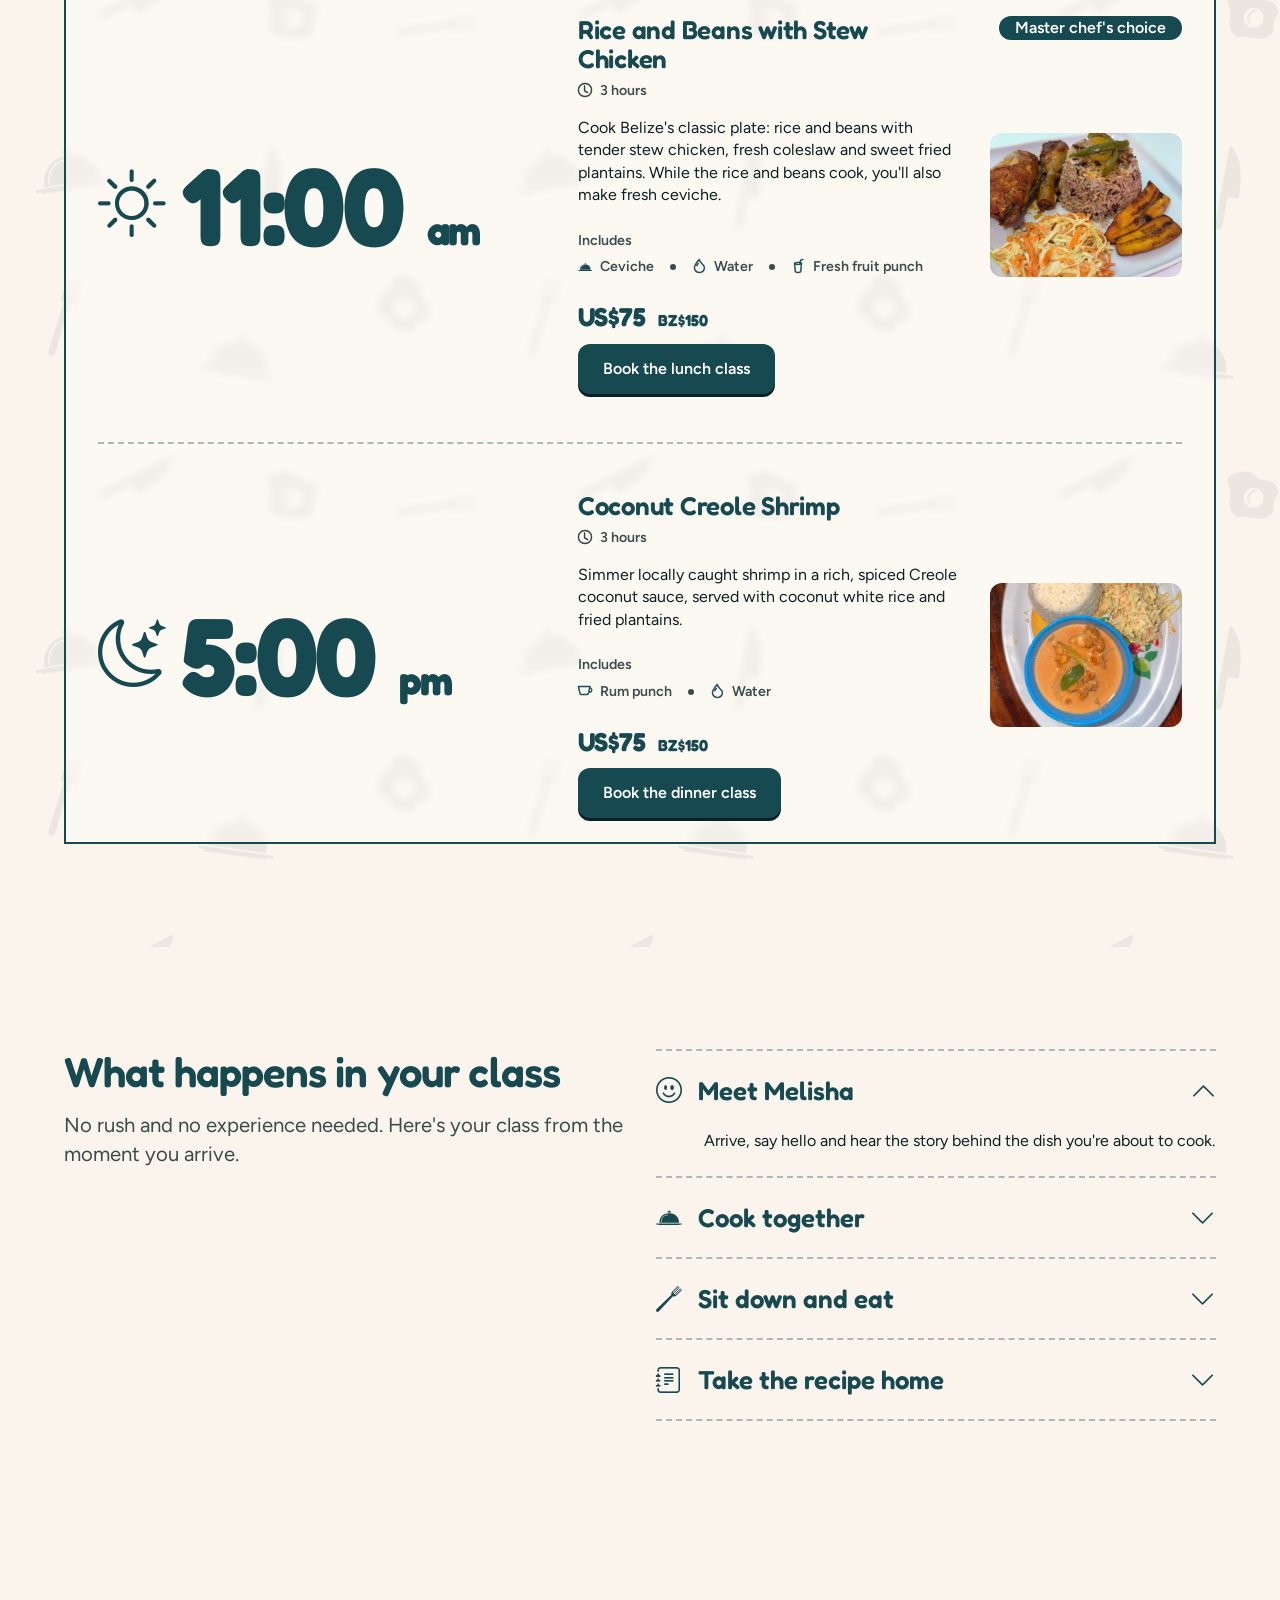
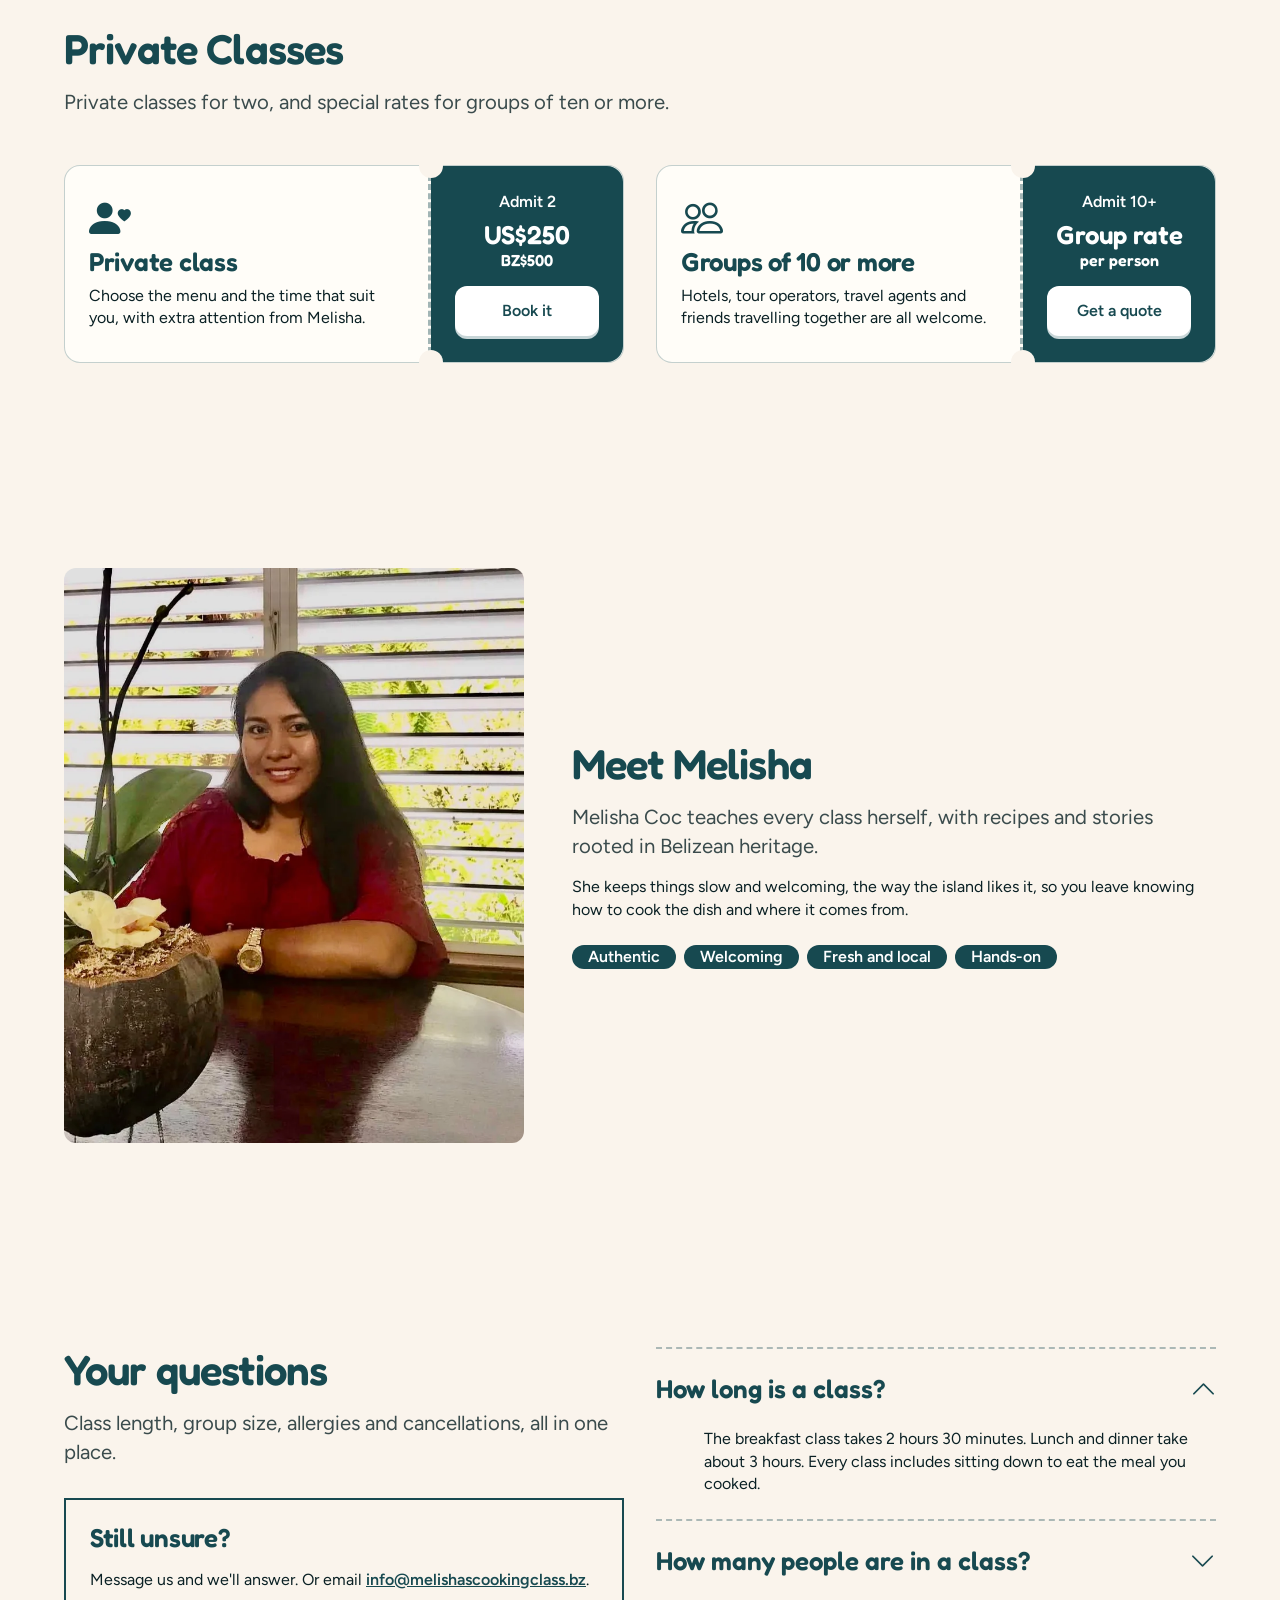
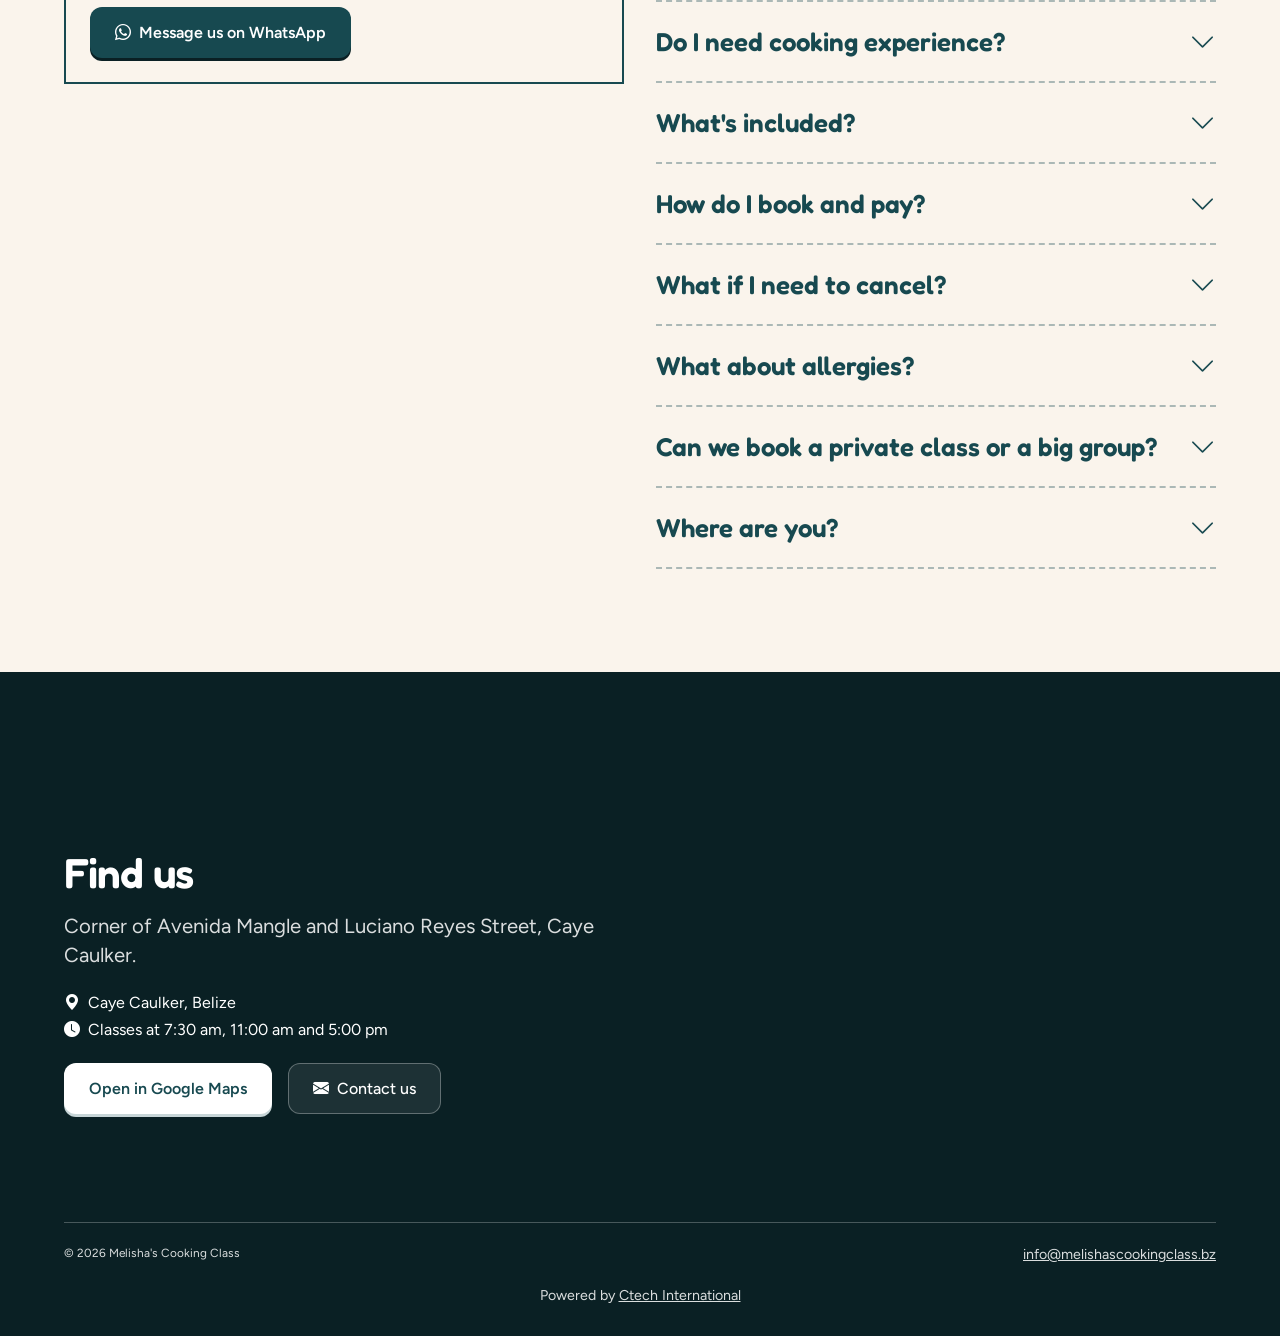
==== commit 47c96b4b: "SEO updates" ====
--- a/index.html
+++ b/index.html
@@ -6,6 +6,9 @@
   <meta name="theme-color" content="#174950">
   <title>Caye Caulker Cooking Classes | Melisha's Cooking Class</title>
   <meta name="description" content="Hands-on Belizean cooking classes in Caye Caulker. Make fry jacks, rice and beans with stew chicken, or coconut creole shrimp with Melisha. Book now.">
+  <meta name="keywords" content="Caye Caulker cooking class, Belize cooking classes, Belizean food, stuffed fry jacks, rice and beans with stew chicken, coconut creole shrimp, things to do in Caye Caulker">
+  <meta name="author" content="Melisha's Cooking Class">
+  <meta name="publisher" content="Melisha's Cooking Class">
   <meta name="robots" content="index, follow, max-image-preview:large">
   <link rel="canonical" href="https://melishascookingclass.bz/">
   <link rel="icon" href="favicon.ico" sizes="any">
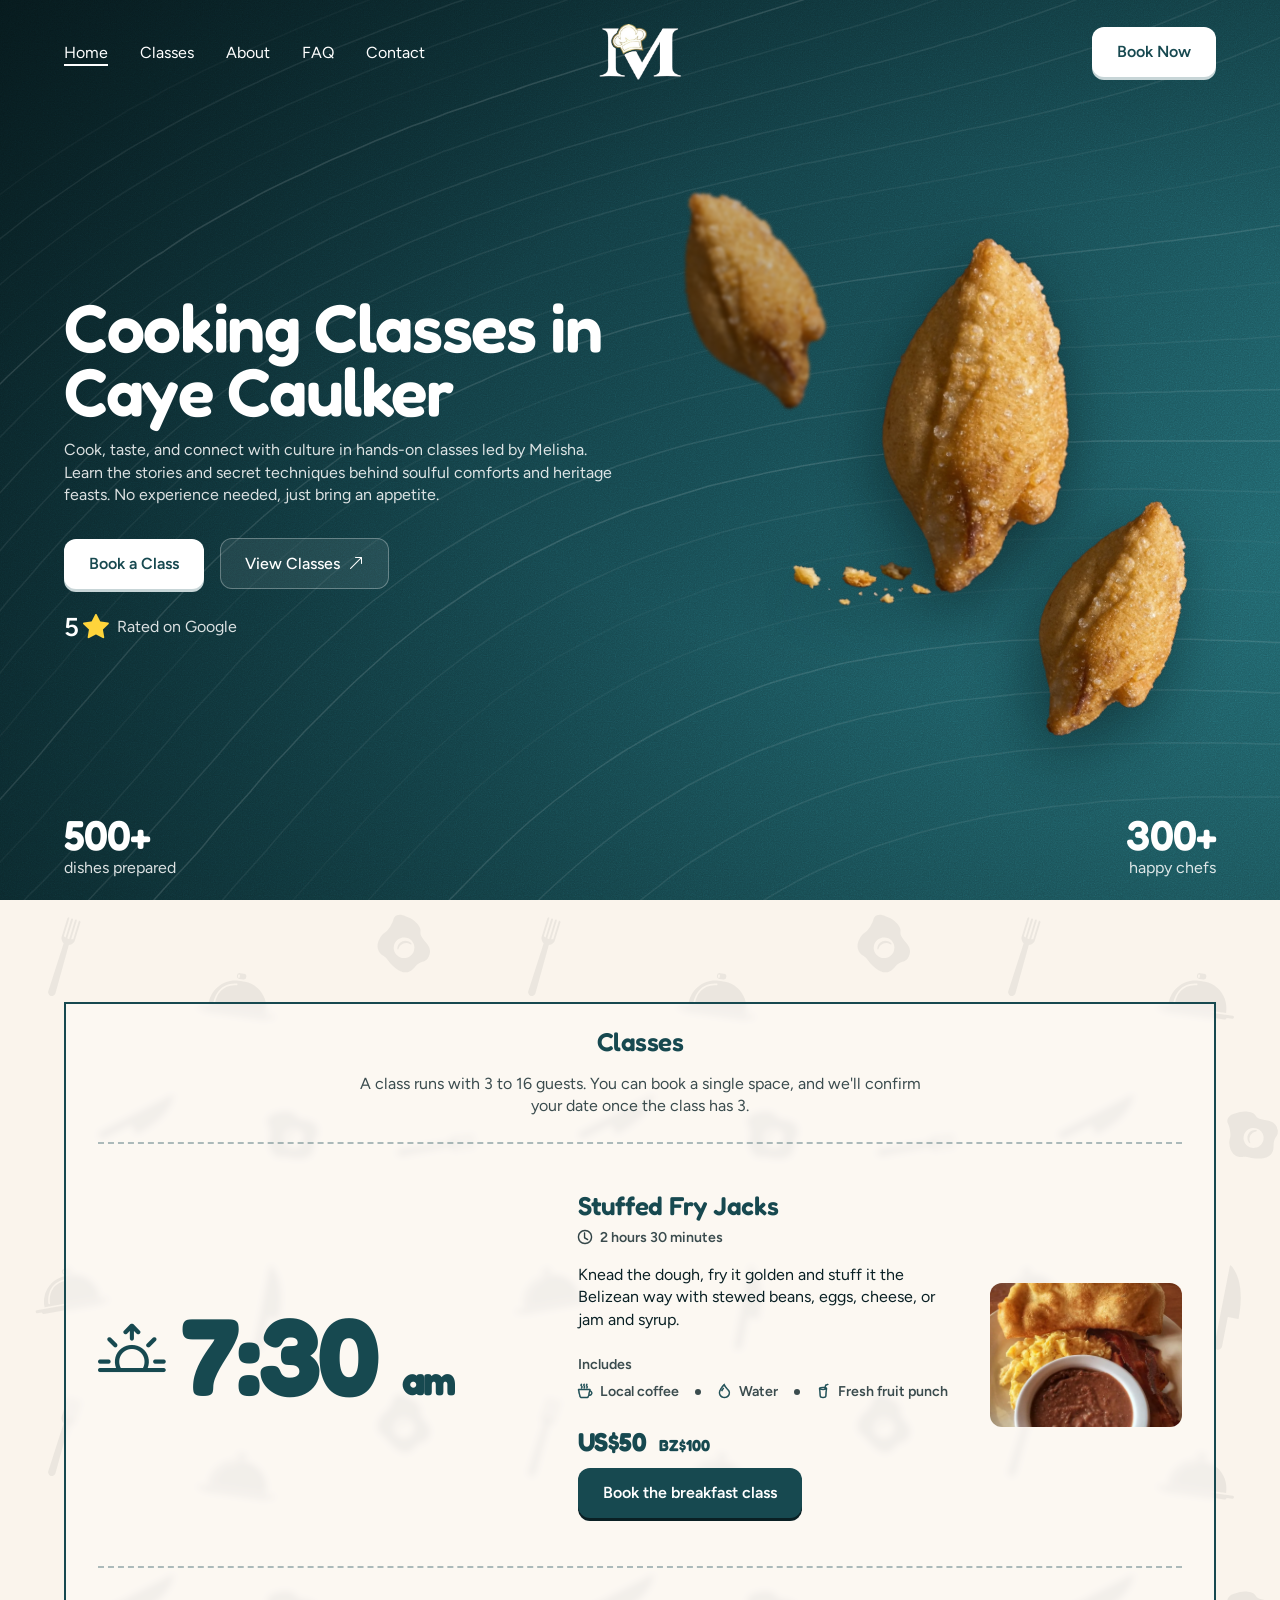
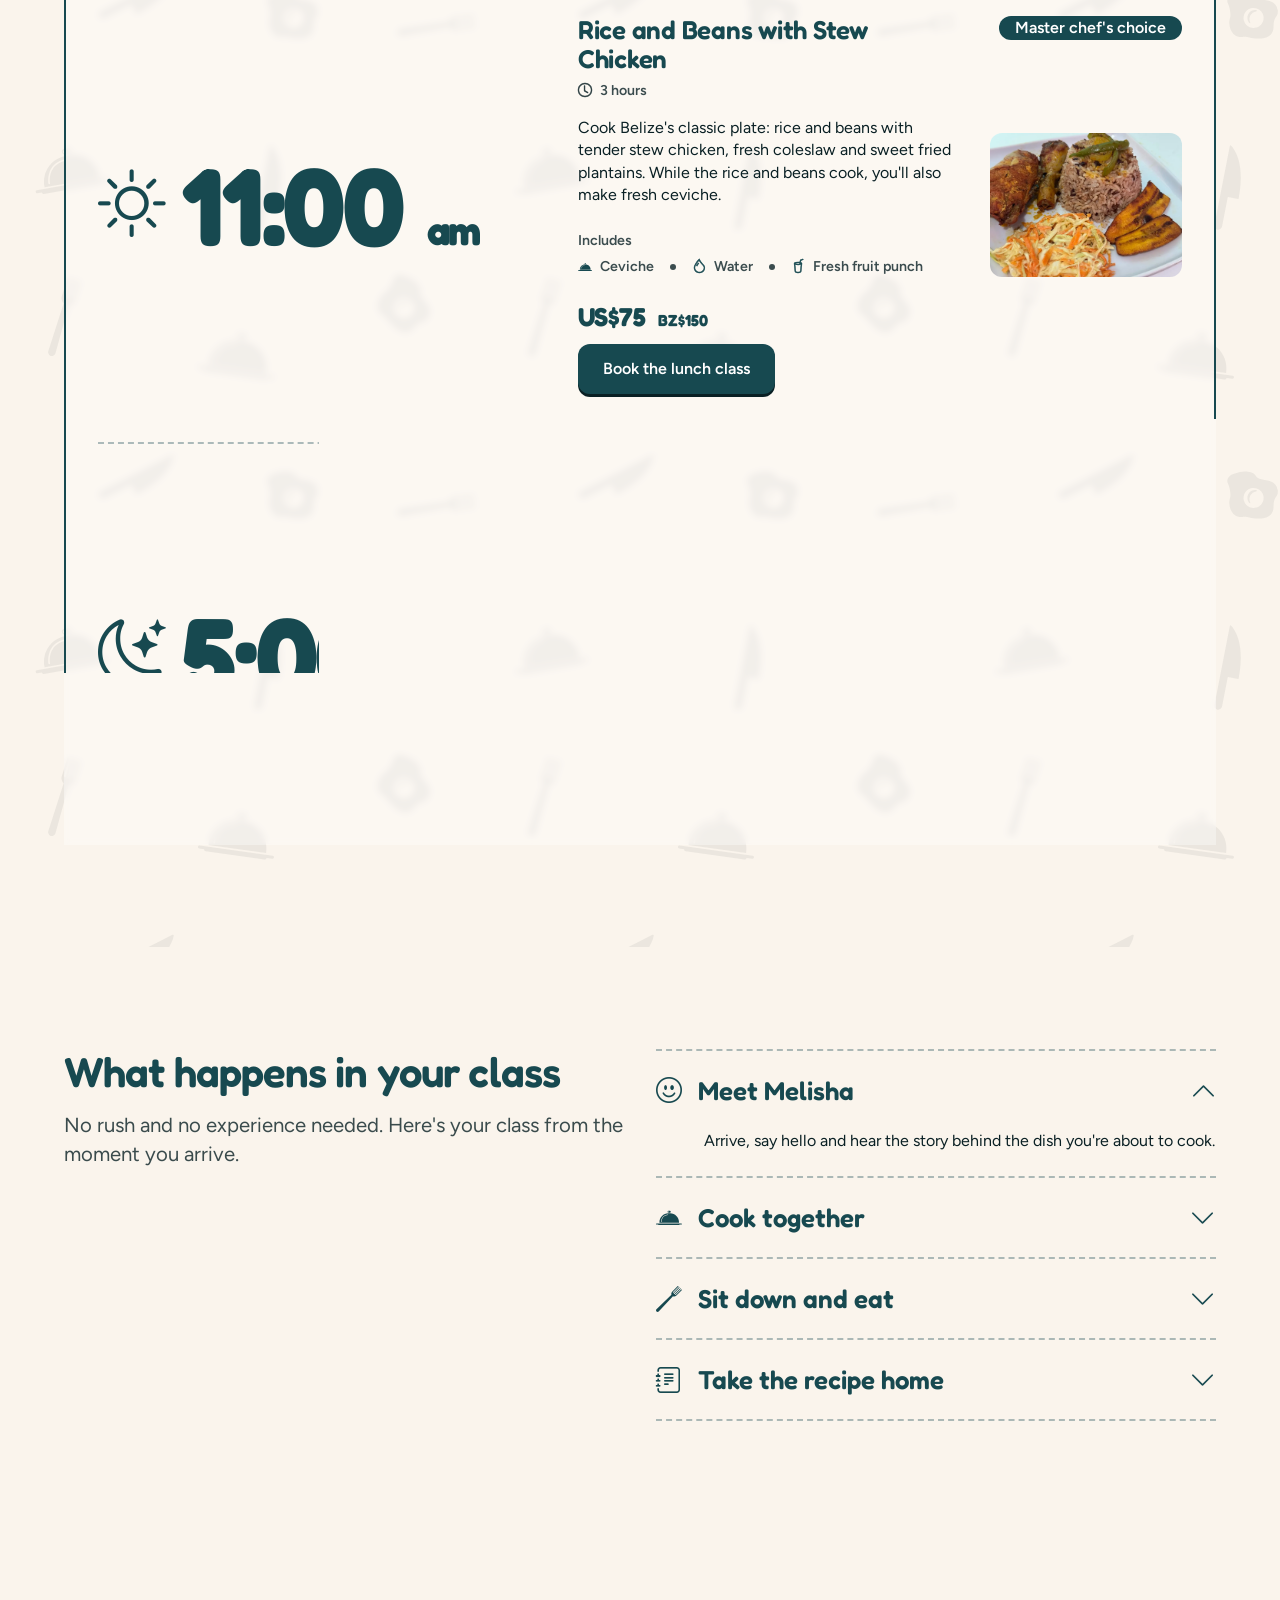
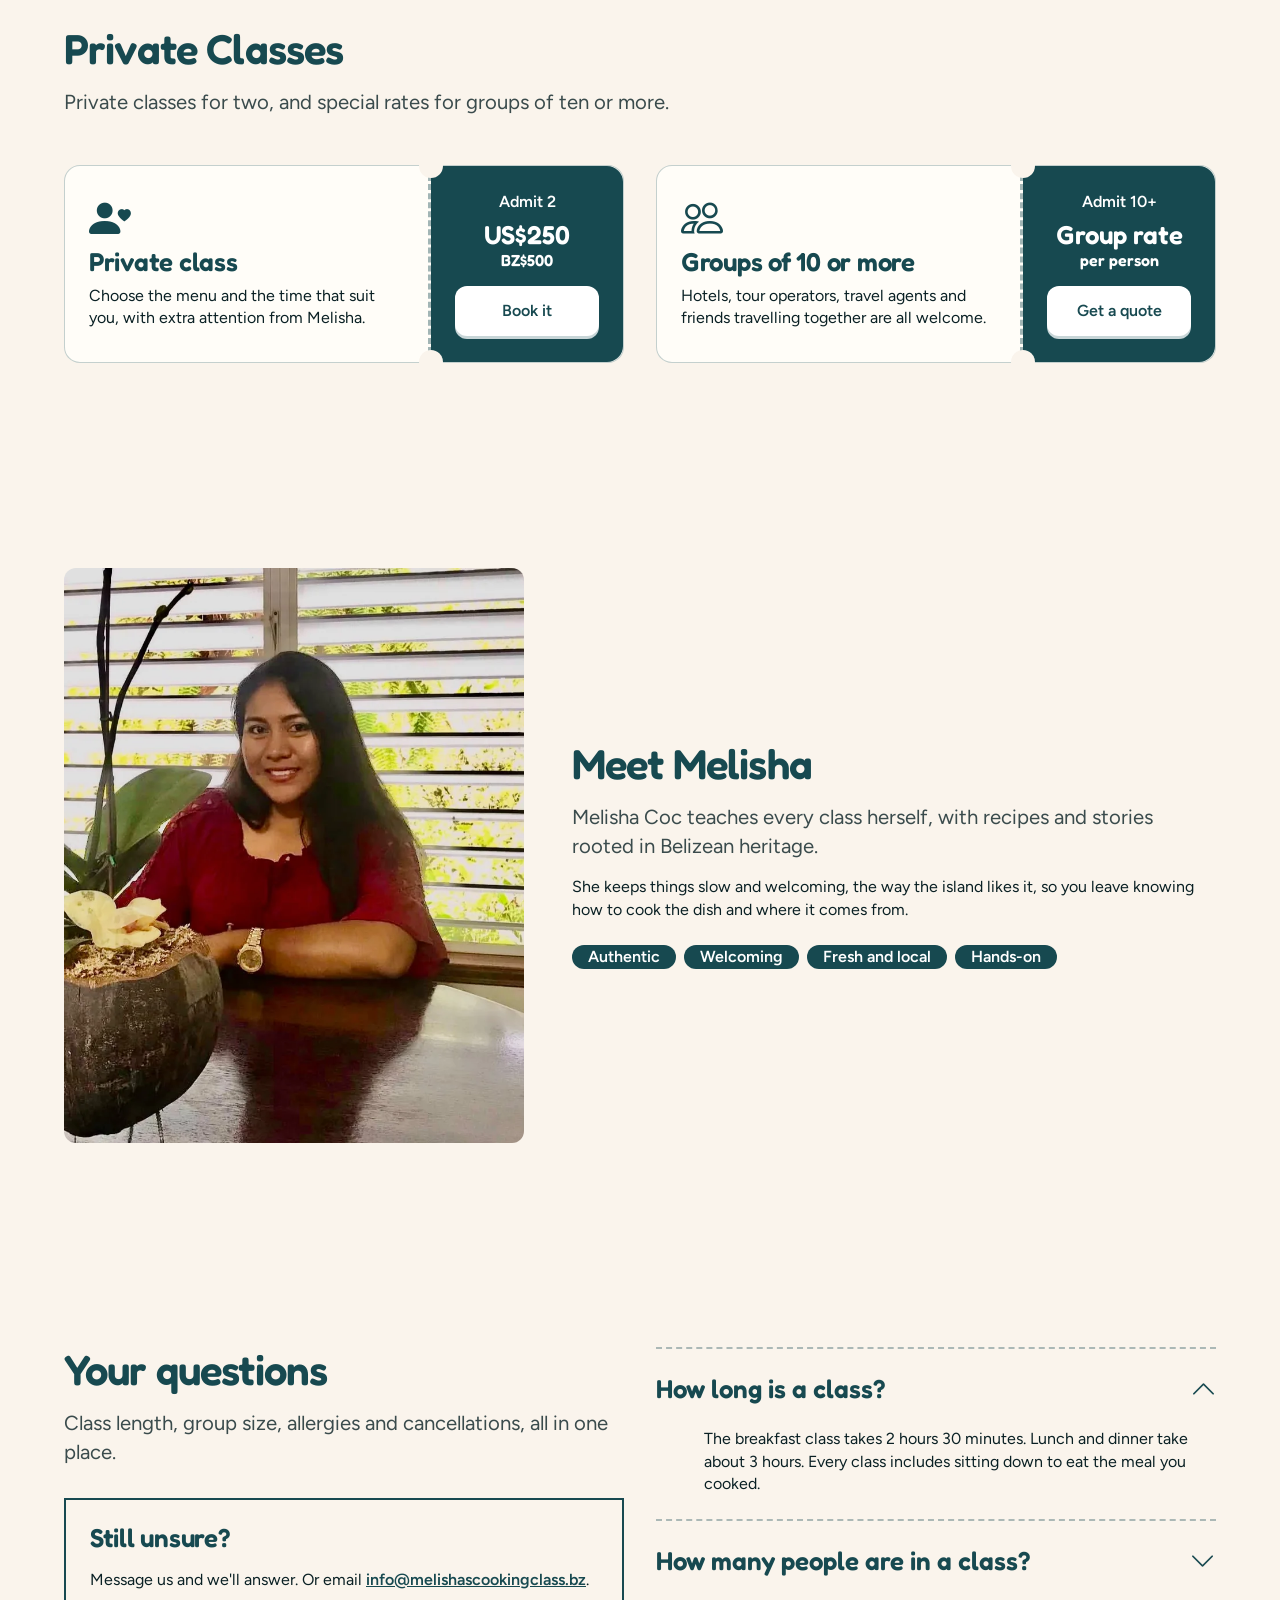
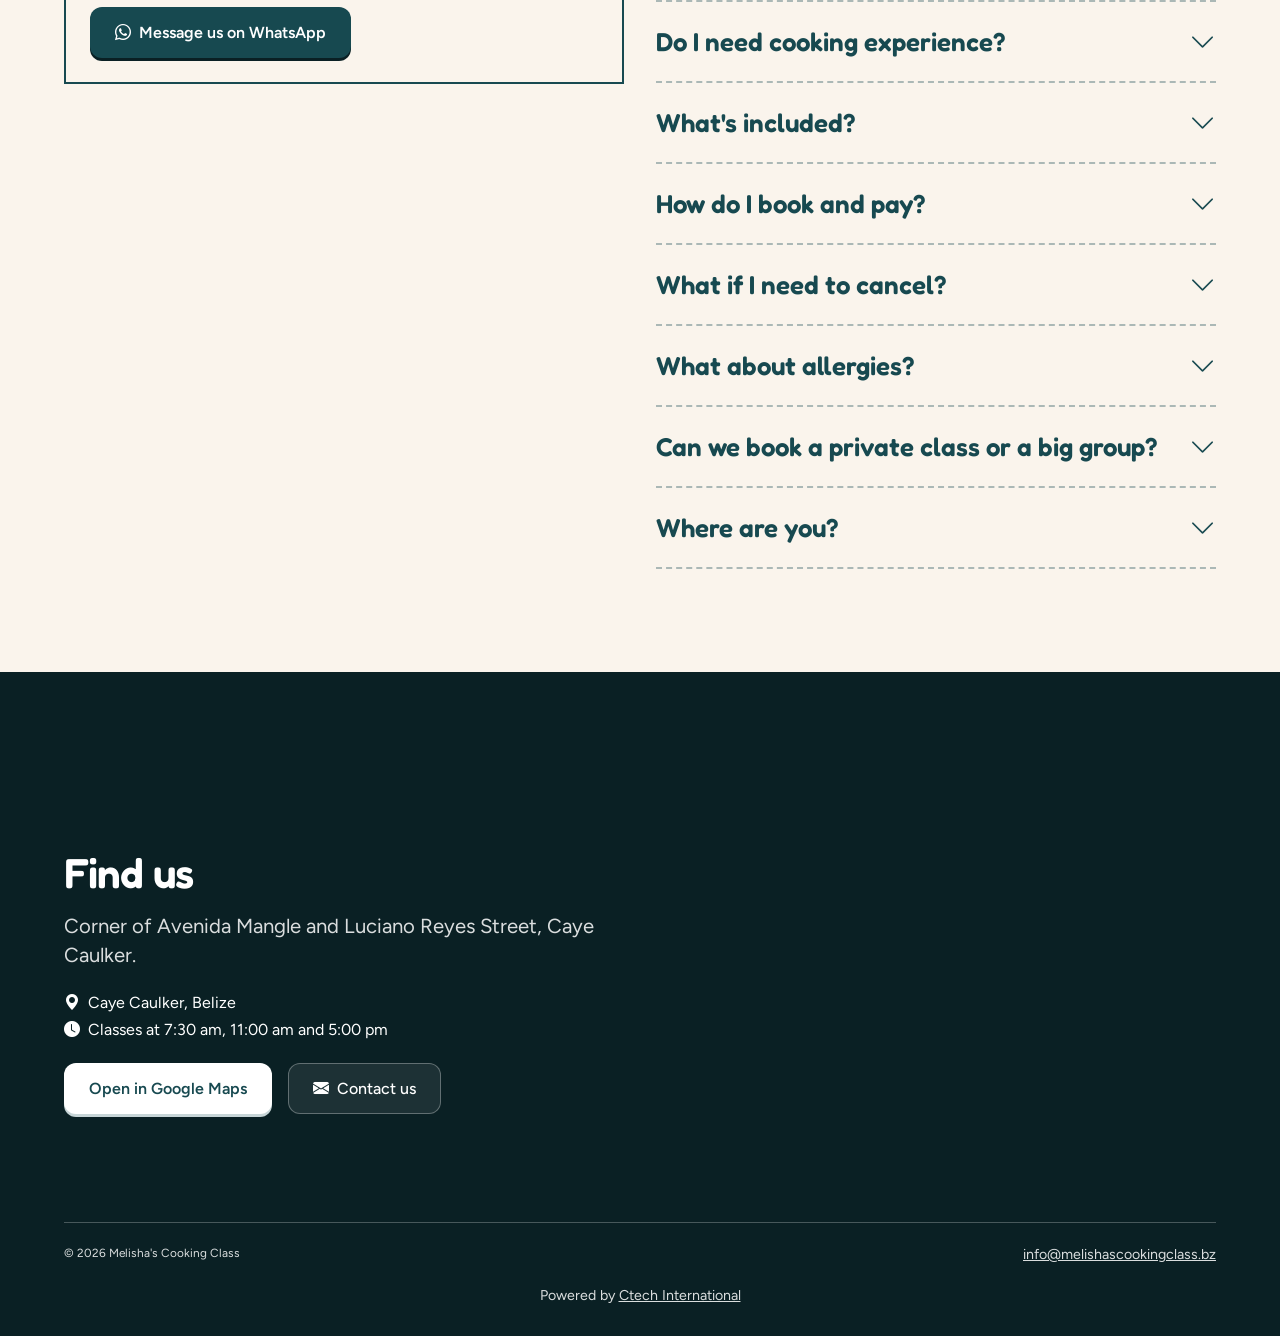
==== commit 690f18a0: "Updated logo" ====
--- a/index.html
+++ b/index.html
@@ -23,12 +23,12 @@
   <meta property="og:image" content="https://melishascookingclass.bz/images/og-image.jpg">
   <meta property="og:image:width" content="1200">
   <meta property="og:image:height" content="630">
-  <meta property="og:image:alt" content="Melisha's Cooking Class monogram beside three stuffed fry jacks">
+  <meta property="og:image:alt" content="Melisha's Cooking Class logo beside three stuffed fry jacks">
   <meta name="twitter:card" content="summary_large_image">
   <meta name="twitter:title" content="Caye Caulker Cooking Classes | Melisha's Cooking Class">
   <meta name="twitter:description" content="Hands-on Belizean cooking classes in Caye Caulker. Make fry jacks, rice and beans with stew chicken, or coconut creole shrimp with Melisha. Book now.">
   <meta name="twitter:image" content="https://melishascookingclass.bz/images/og-image.jpg">
-  <meta name="twitter:image:alt" content="Melisha's Cooking Class monogram beside three stuffed fry jacks">
+  <meta name="twitter:image:alt" content="Melisha's Cooking Class logo beside three stuffed fry jacks">
 
   <link rel="preconnect" href="https://fonts.googleapis.com">
   <link rel="preconnect" href="https://fonts.gstatic.com" crossorigin>
@@ -69,8 +69,8 @@
   <a class="skip-link" href="#main">Skip to main content</a>
   <header class="site-header">
     <a class="logo" href="index.html">
-      <img class="logo__light" src="images/logo.webp" alt="Melisha's Cooking Class" width="900" height="403">
-      <img class="logo__dark" src="images/logo-dark.webp" alt="Melisha's Cooking Class" width="900" height="403">
+      <img class="logo__light" src="images/logo.webp" alt="Melisha's Cooking Class" width="501" height="343">
+      <img class="logo__dark" src="images/logo-dark.webp" alt="Melisha's Cooking Class" width="501" height="343">
     </a>
 
     <button class="menu-toggle" type="button" popovertarget="menu" aria-label="Open menu">
